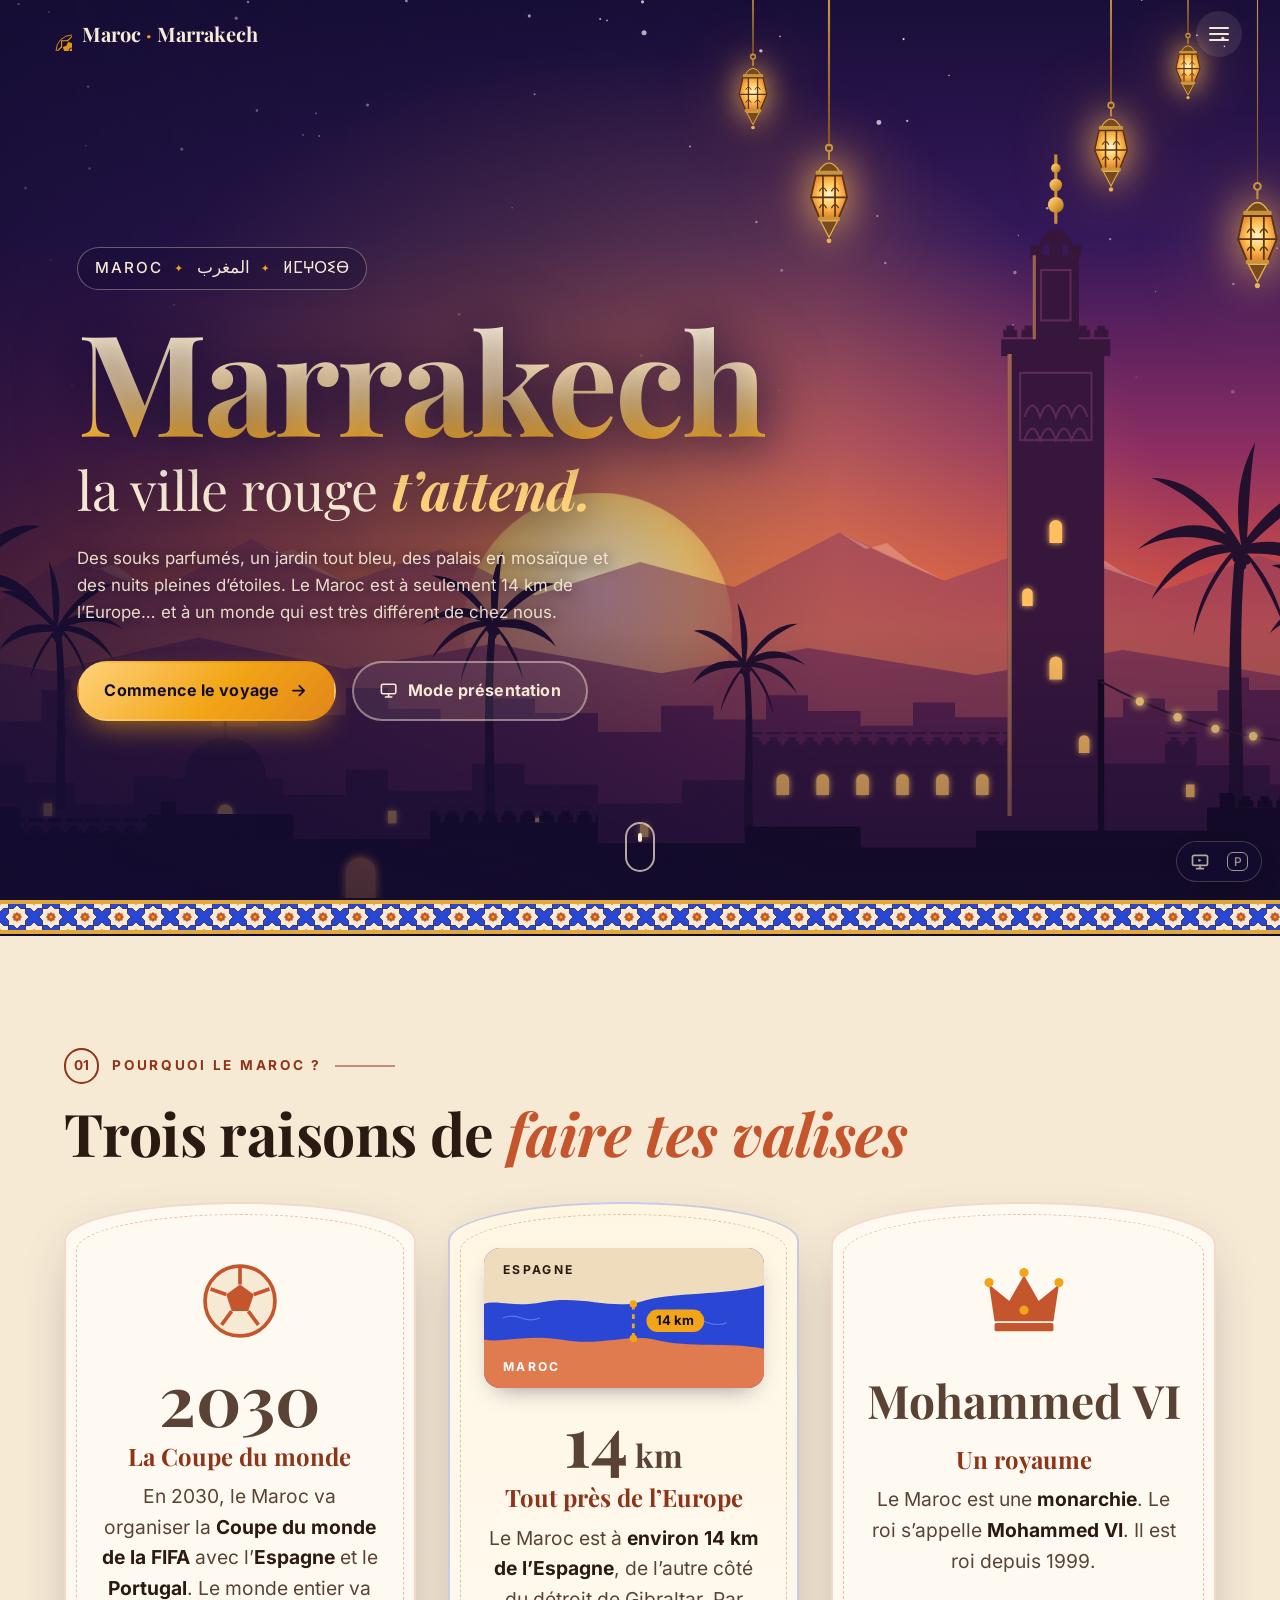
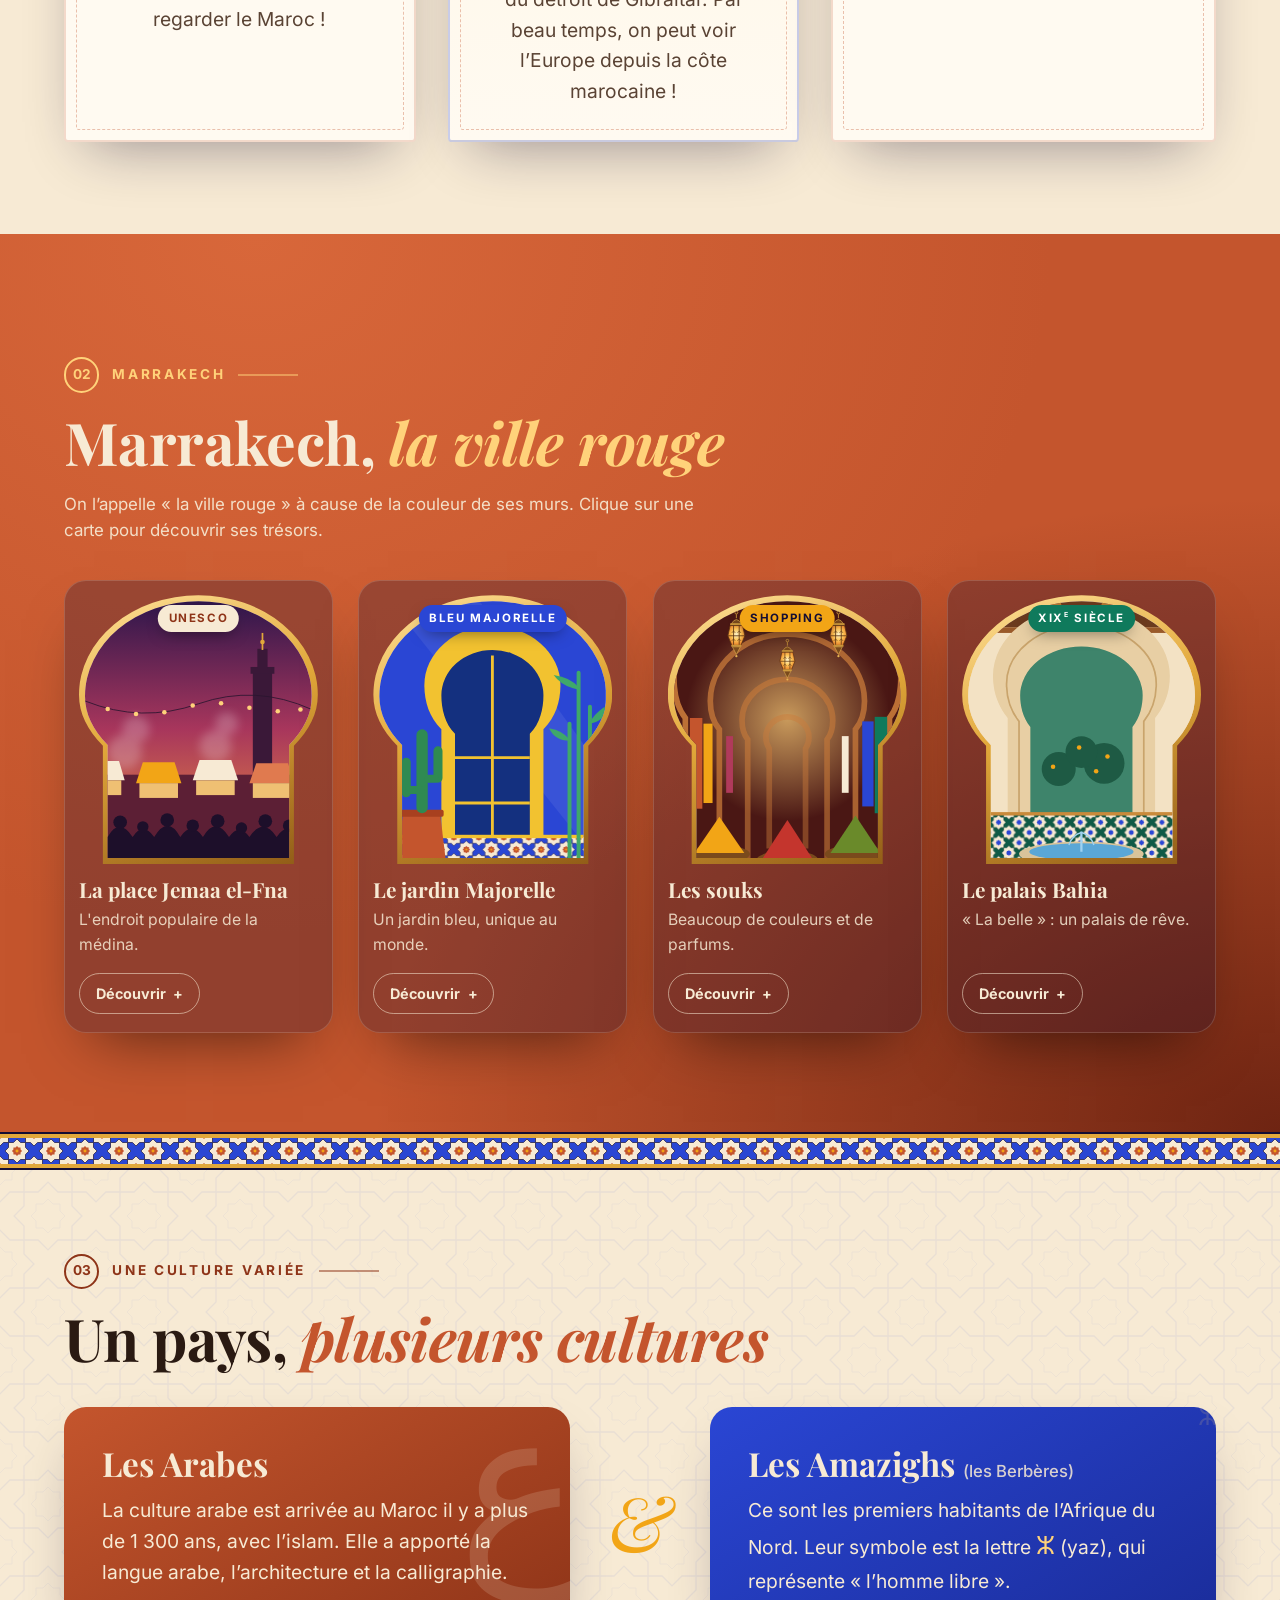
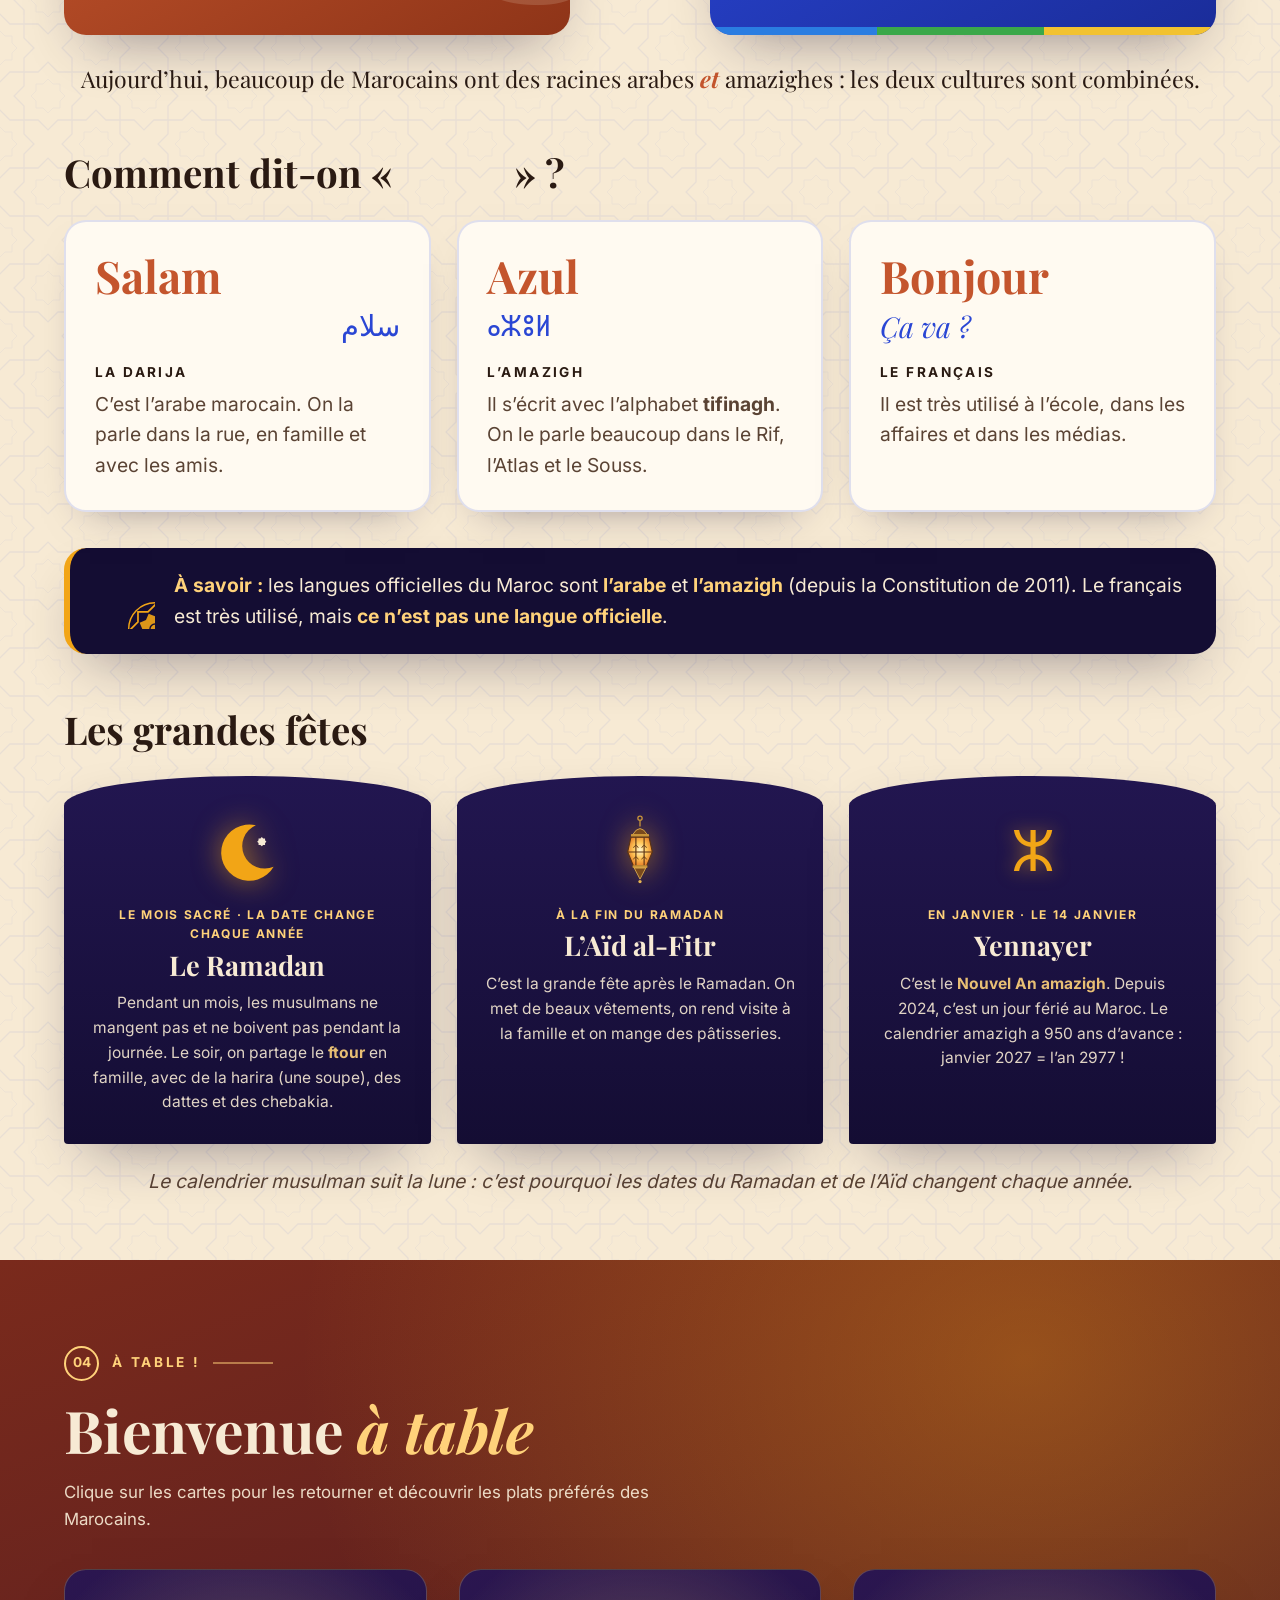
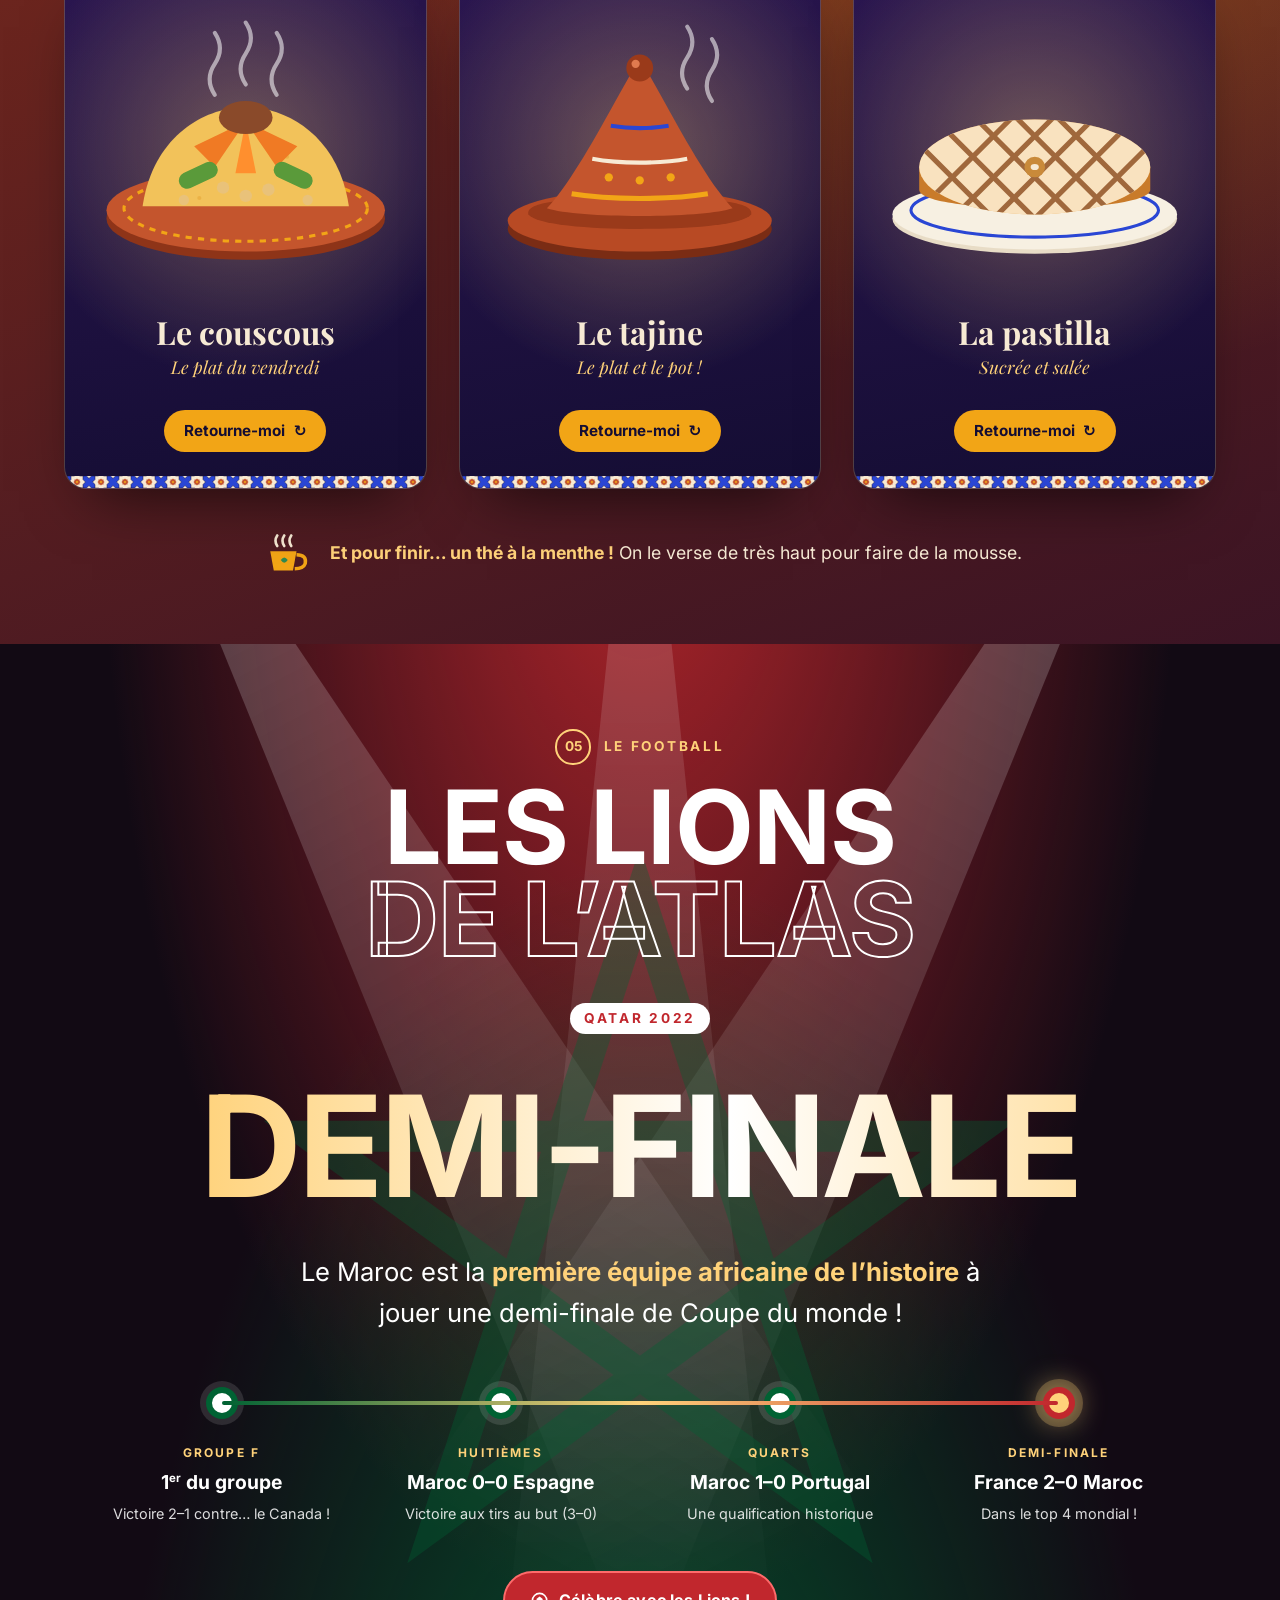
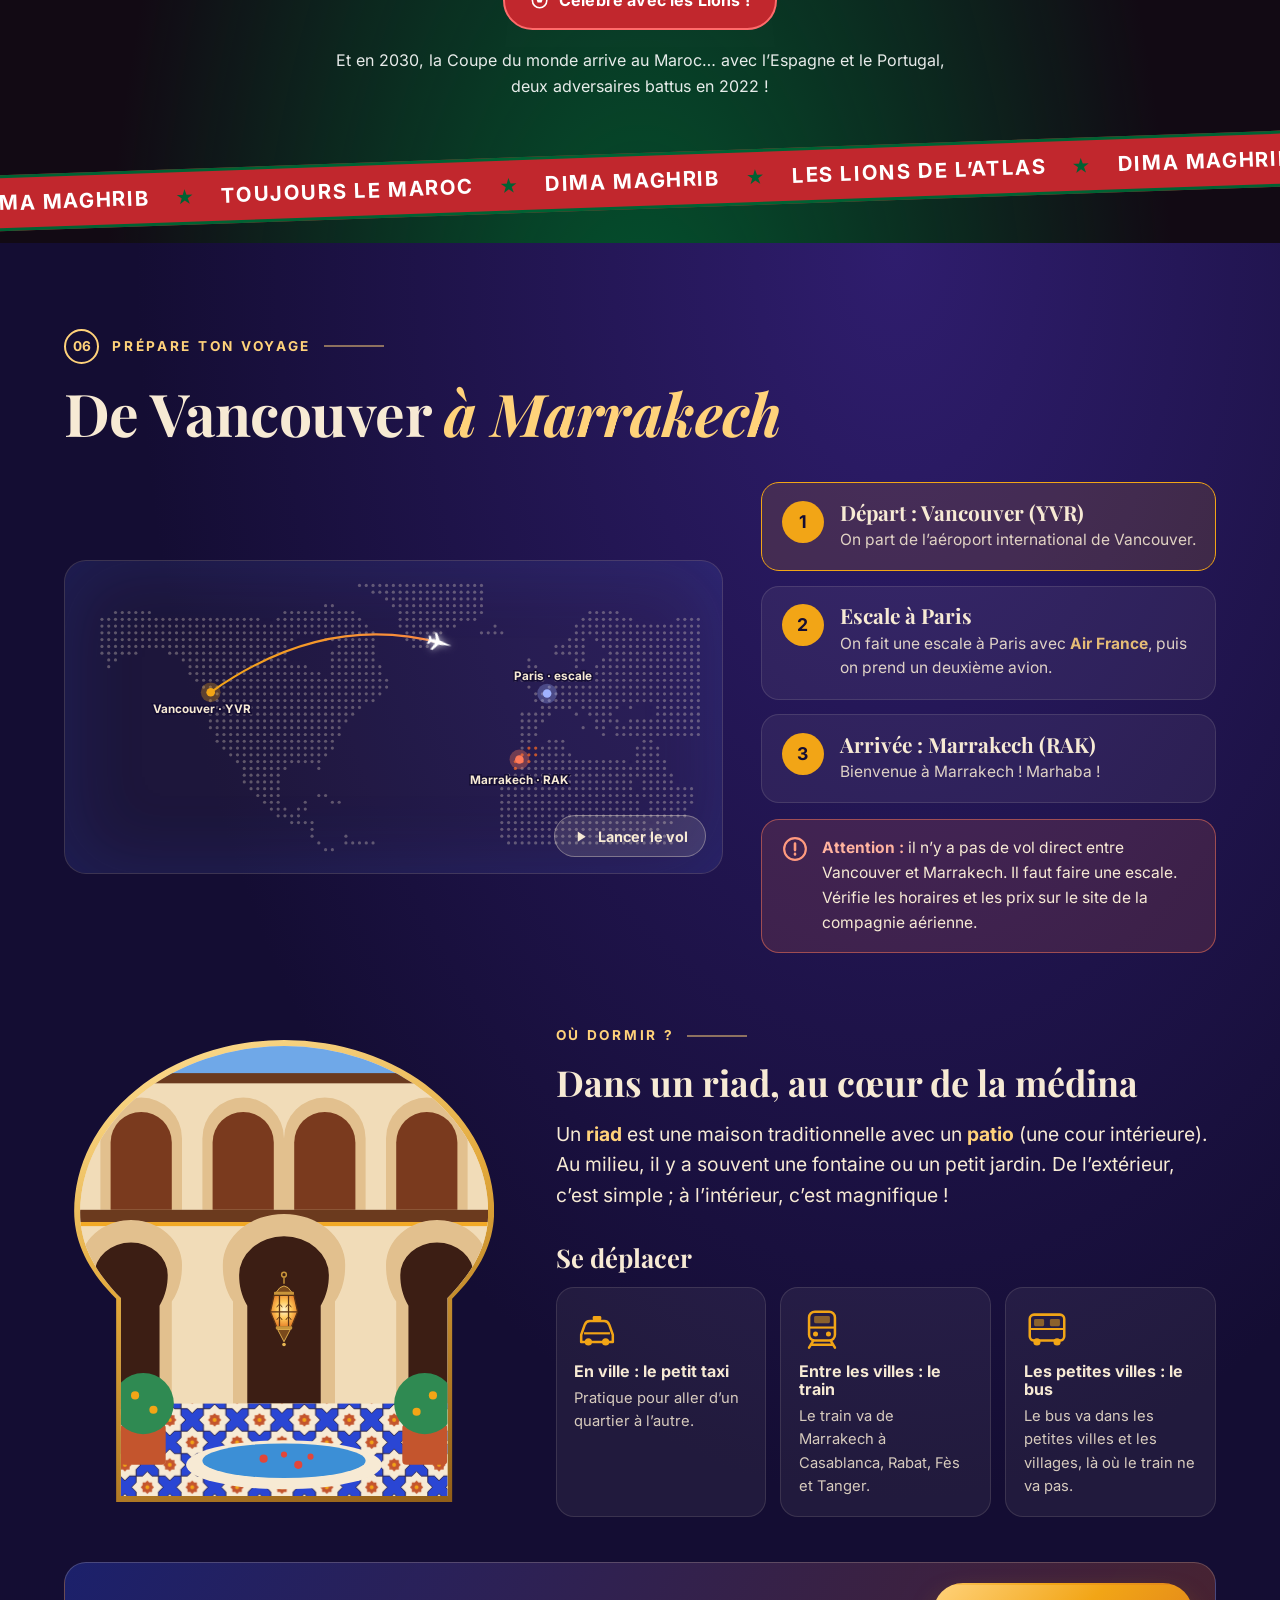
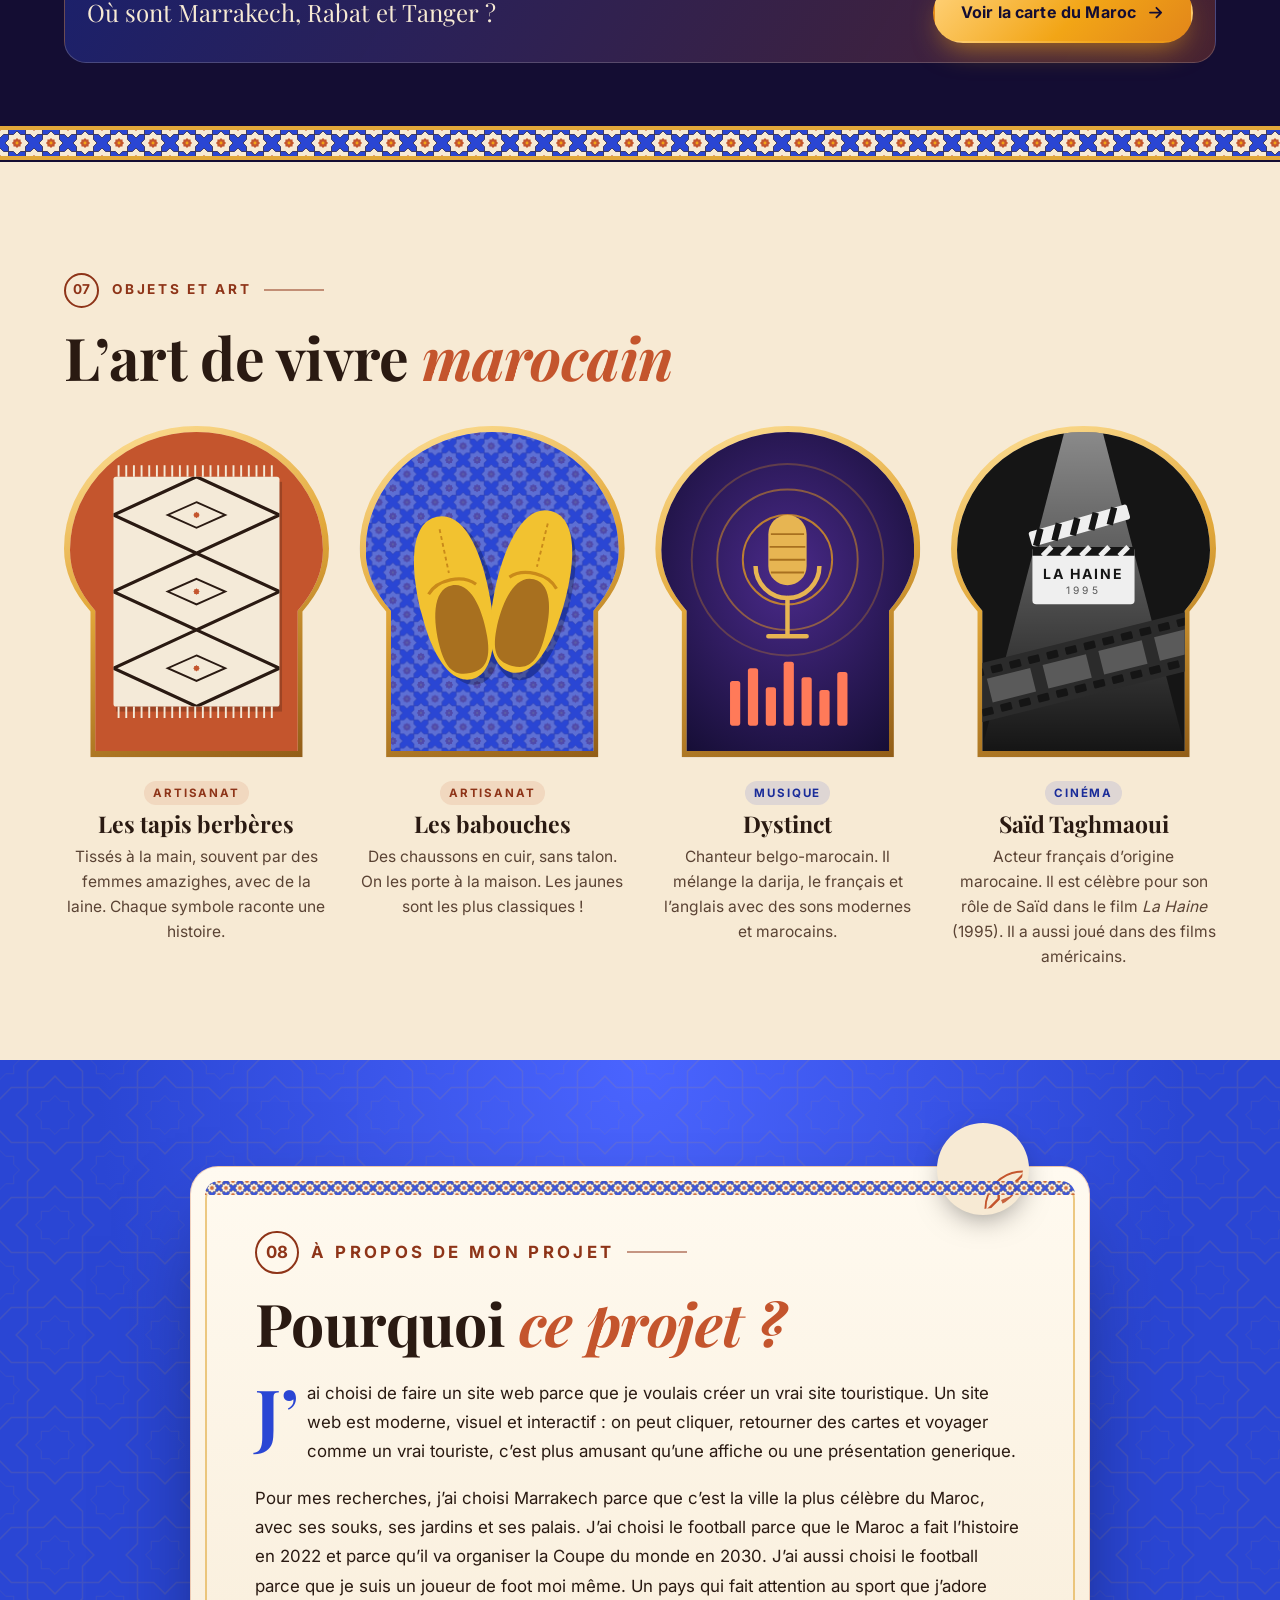
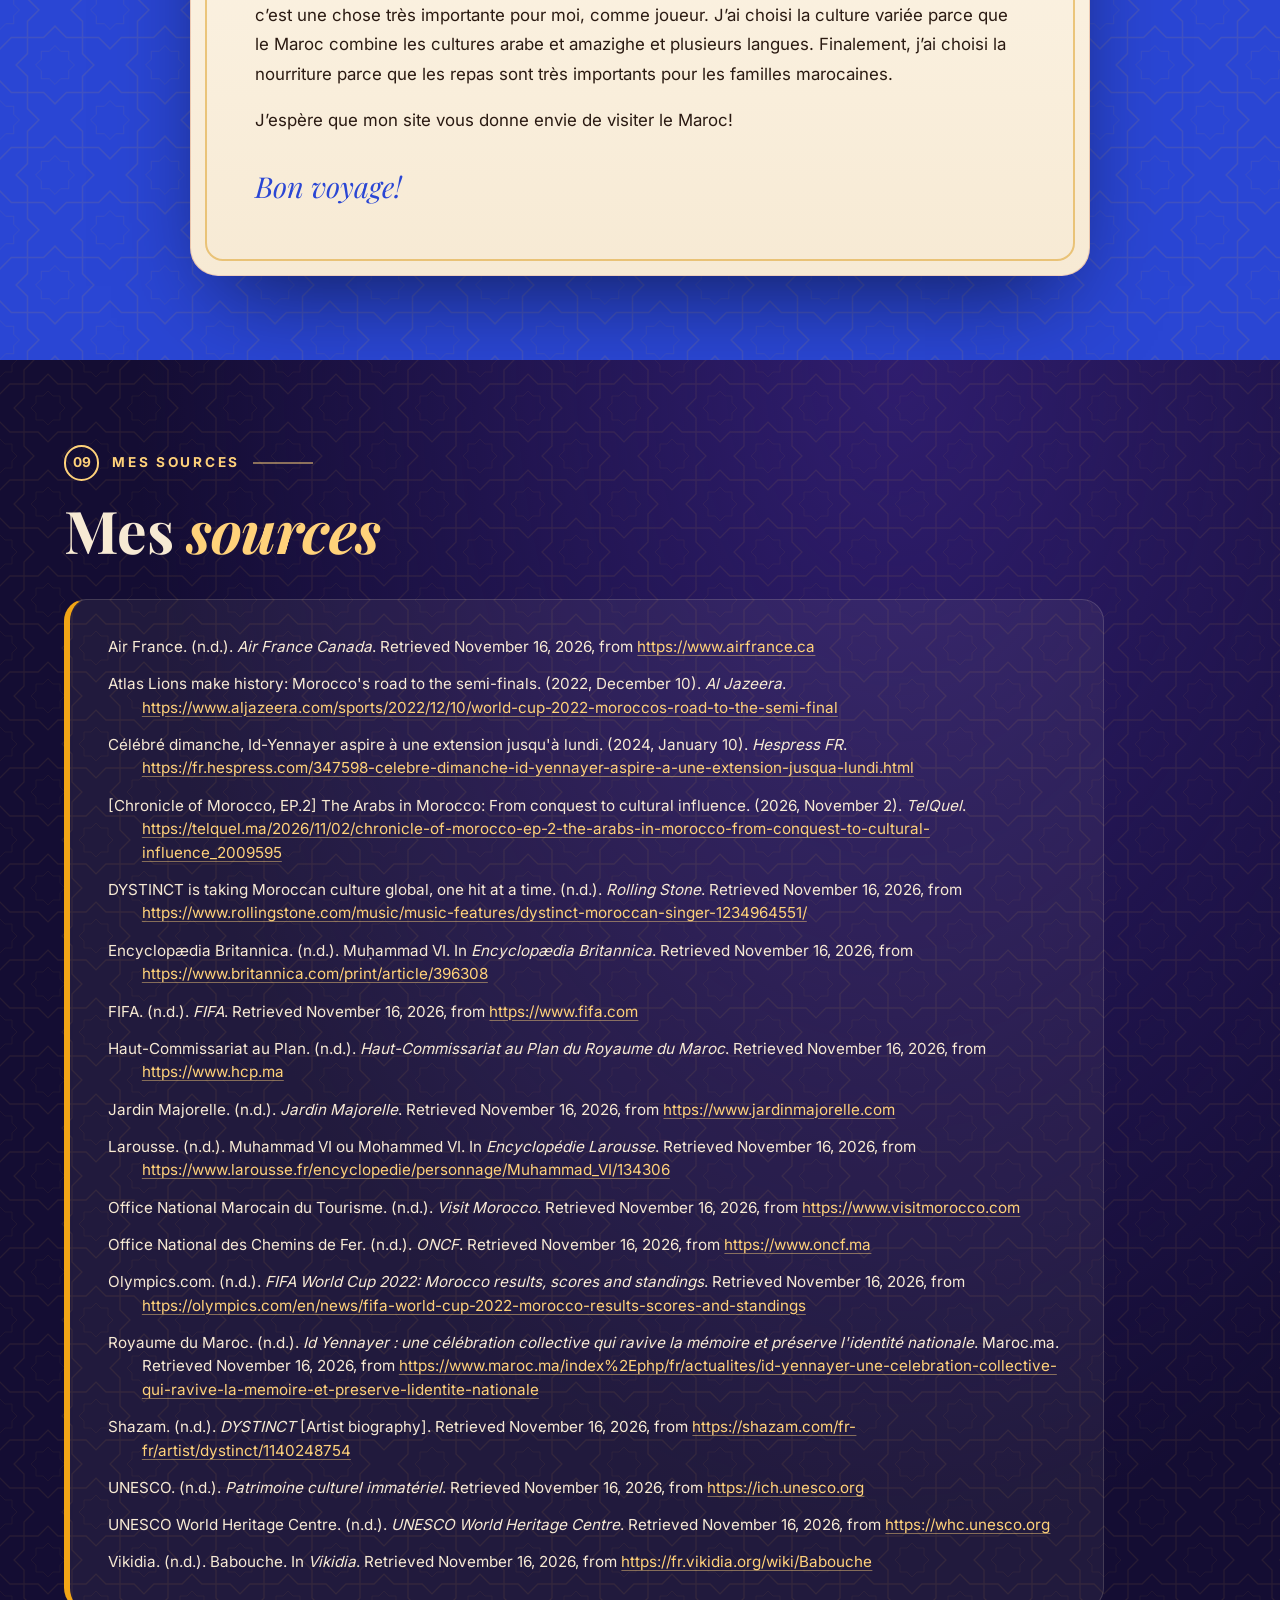
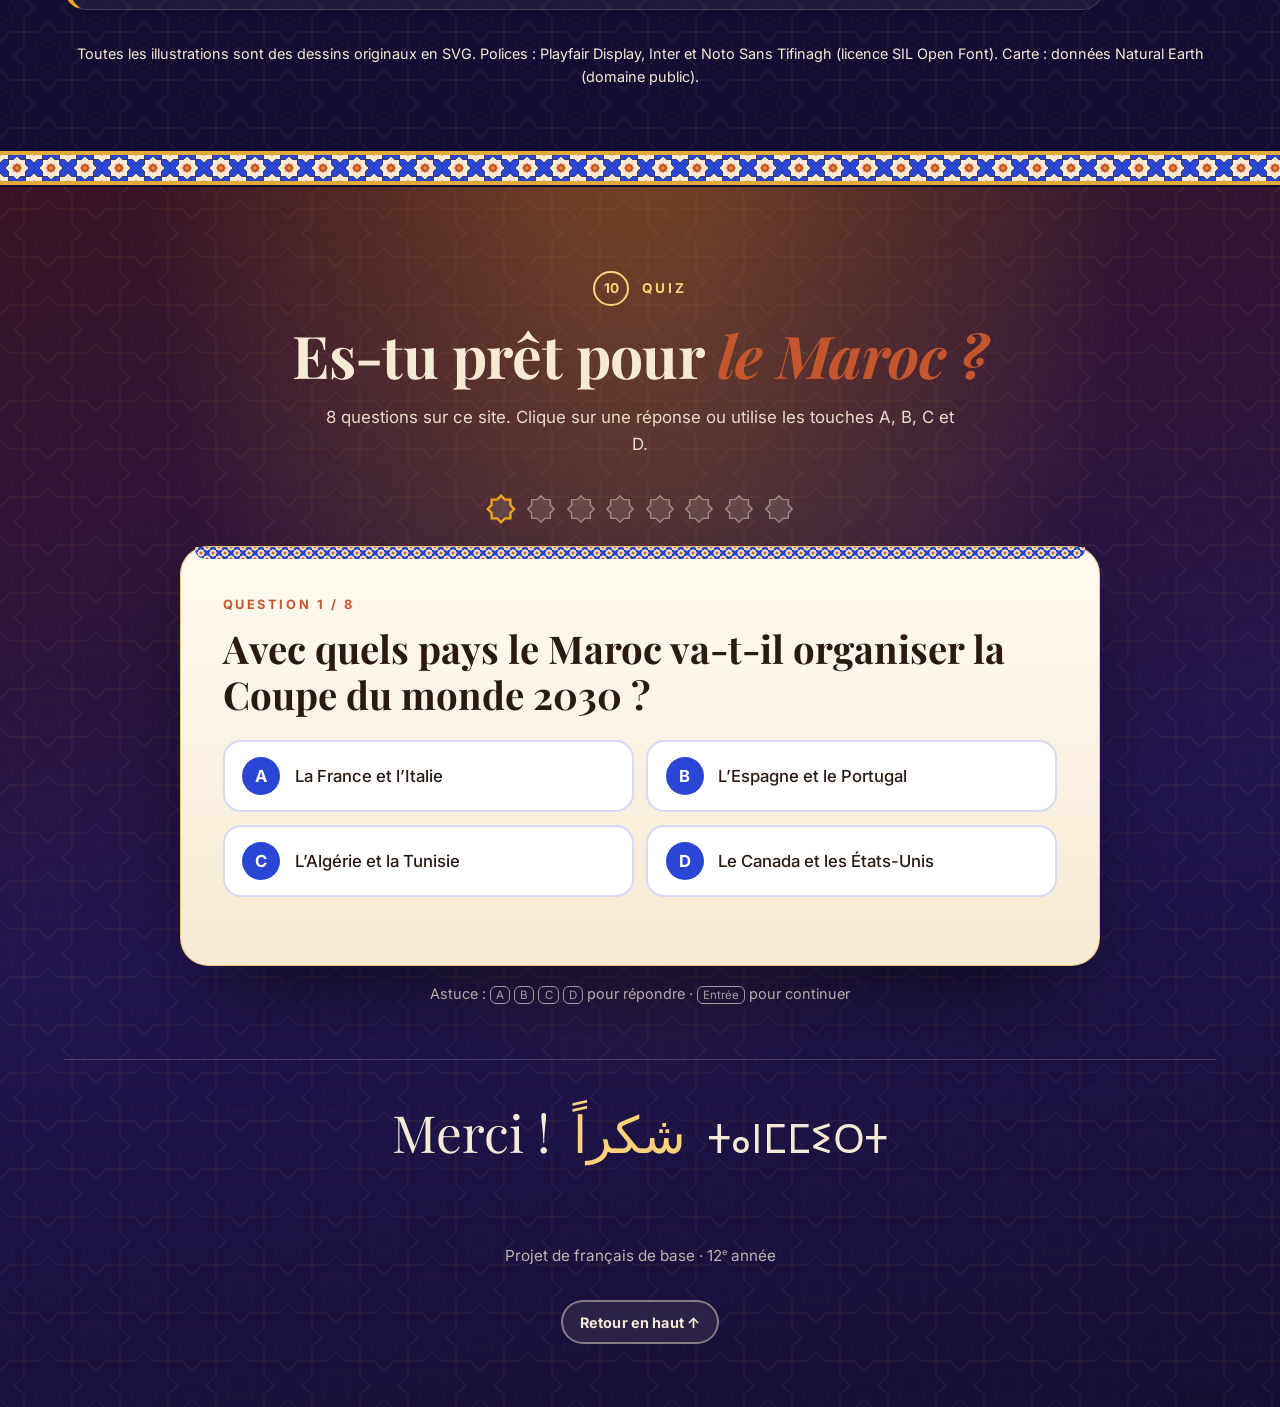
==== index.html @ 2f566de4 "Site touristique : Marrakech t'attend Projet de français de base 12 : site sur le Maroc et Marrakech" ====
<!doctype html>
<html lang="fr">
<head>
  <meta charset="utf-8">
  <meta name="viewport" content="width=device-width, initial-scale=1">
  <title>Marrakech t’attend — Découvre le Maroc</title>
  <meta name="description" content="Une publicité touristique pour le Maroc et Marrakech : culture, cuisine, football et conseils de voyage. Projet de français de base, 12e année.">
  <meta name="theme-color" content="#140d33">
  <link rel="icon" href="data:image/svg+xml,%3Csvg xmlns='http://www.w3.org/2000/svg' viewBox='-32 -32 64 64'%3E%3Cpath d='M28.28 0L20 8.28L20 20L8.28 20L0 28.28L-8.28 20L-20 20L-20 8.28L-28.28 0L-20 -8.28L-20 -20L-8.28 -20L0 -28.28L8.28 -20L20 -20L20 -8.28Z' fill='%23f2a516'/%3E%3Ccircle r='9' fill='%232a46d4'/%3E%3C/svg%3E">
  <script>document.documentElement.classList.add('js');</script>
  <link rel="stylesheet" href="css/style.css">
</head>
<body>

<!-- ============================================================
     Bibliothèque SVG partagée : motifs, symboles, masques
     ============================================================ -->
<svg class="svg-defs" width="0" height="0" aria-hidden="true" focusable="false">
  <defs>
    <path id="star8" d="M28.28 0L20 8.28L20 20L8.28 20L0 28.28L-8.28 20L-20 20L-20 8.28L-28.28 0L-20 -8.28L-20 -20L-8.28 -20L0 -28.28L8.28 -20L20 -20L20 -8.28Z"/>

    <!-- Arc outrepassé (en fer à cheval) -->
    <clipPath id="arch-clip" clipPathUnits="objectBoundingBox">
      <path d="M0.1,1 V0.56 C0.035,0.5 0,0.44 0,0.37 A0.5,0.37 0 0 1 1,0.37 C1,0.44 0.965,0.5 0.9,0.56 V1 Z"/>
    </clipPath>

    <!-- Zellige plein -->
    <pattern id="zellige-fill" width="44" height="44" patternUnits="userSpaceOnUse" viewBox="0 0 80 80">
      <rect width="80" height="80" fill="#2a46d4"/>
      <g fill="#f7ead4" stroke="#140d33" stroke-width="1.5">
        <use href="#star8" x="40" y="40"/><use href="#star8"/><use href="#star8" x="80"/><use href="#star8" y="80"/><use href="#star8" x="80" y="80"/>
      </g>
      <g fill="#c4552d">
        <use href="#star8" transform="translate(40 40) scale(.42)"/><use href="#star8" transform="scale(.42)"/><use href="#star8" transform="translate(80 0) scale(.42)"/><use href="#star8" transform="translate(0 80) scale(.42)"/><use href="#star8" transform="translate(80 80) scale(.42)"/>
      </g>
      <g fill="#f2a516"><circle cx="40" cy="40" r="3.5"/><circle r="3.5"/><circle cx="80" r="3.5"/><circle cy="80" r="3.5"/><circle cx="80" cy="80" r="3.5"/></g>
    </pattern>

    <!-- Zellige vert et blanc (pour la cuisine et le palais) -->
    <pattern id="zellige-green" width="36" height="36" patternUnits="userSpaceOnUse" viewBox="0 0 80 80">
      <rect width="80" height="80" fill="#0f5a46"/>
      <g fill="#f7ead4" stroke="#0a3a2e" stroke-width="1.5">
        <use href="#star8" x="40" y="40"/><use href="#star8"/><use href="#star8" x="80"/><use href="#star8" y="80"/><use href="#star8" x="80" y="80"/>
      </g>
      <g fill="#2a46d4"><use href="#star8" transform="translate(40 40) scale(.4)"/><use href="#star8" transform="scale(.4)"/><use href="#star8" transform="translate(80 0) scale(.4)"/><use href="#star8" transform="translate(0 80) scale(.4)"/><use href="#star8" transform="translate(80 80) scale(.4)"/></g>
    </pattern>

    <linearGradient id="gold-grad" x1="0" y1="0" x2="1" y2="1">
      <stop offset="0" stop-color="#ffe29a"/><stop offset=".5" stop-color="#e2a83a"/><stop offset="1" stop-color="#a8701f"/>
    </linearGradient>
    <radialGradient id="lantern-light" cx="50%" cy="45%" r="60%">
      <stop offset="0" stop-color="#fff6cf"/><stop offset=".45" stop-color="#ffc85a"/><stop offset="1" stop-color="#e2731f"/>
    </radialGradient>

    <!-- Rosace -->
    <symbol id="rosette" viewBox="-50 -50 100 100">
      <circle r="47" fill="none" stroke="currentColor" stroke-width="2.5"/>
      <use href="#star8" transform="scale(1.52)" fill="none" stroke="currentColor" stroke-width="2"/>
      <use href="#star8" transform="rotate(22.5) scale(1.05)" fill="currentColor" opacity=".9"/>
      <circle r="9" fill="none" stroke="#140d33" stroke-width="2.5"/>
    </symbol>

    <!-- Palmier -->
    <symbol id="palm" viewBox="0 0 200 400">
      <path d="M95,400 C98,300 92,200 103,108 L113,108 C103,200 111,300 111,400 Z"/>
      <path d="M108,108 C80,80 40,80 4,112 C40,92 76,98 108,114 Z"/>
      <path d="M108,108 C82,62 52,40 18,40 C52,54 82,78 106,114 Z"/>
      <path d="M108,108 C100,62 108,30 122,4 C116,40 116,72 113,112 Z"/>
      <path d="M108,108 C140,62 170,46 198,52 C166,62 140,84 110,114 Z"/>
      <path d="M108,108 C150,96 182,112 200,144 C176,122 144,114 110,116 Z"/>
      <path d="M108,110 C88,130 70,160 60,198 C64,160 84,128 106,106 Z"/>
      <path d="M108,110 C130,130 146,160 152,192 C140,160 126,136 106,108 Z"/>
      <path d="M108,108 C70,100 36,124 18,162 C44,128 76,114 108,114 Z"/>
      <circle cx="104" cy="120" r="5"/><circle cx="113" cy="122" r="5"/><circle cx="108" cy="128" r="5"/>
    </symbol>

    <!-- Lanterne marocaine -->
    <symbol id="lantern" viewBox="0 0 40 90">
      <circle cx="20" cy="4" r="2.6" fill="none" stroke="#c9953a" stroke-width="1.6"/>
      <path d="M20,7 V14" stroke="#c9953a" stroke-width="1.6"/>
      <path d="M11,24 Q20,9 29,24 Z" fill="#7a4a1c" stroke="#e7b552" stroke-width="1"/>
      <rect x="9" y="23" width="22" height="4" rx="1" fill="#c9953a"/>
      <path d="M9,27 H31 L35,45 L28,62 H12 L5,45 Z" fill="url(#lantern-light)"/>
      <g fill="none" stroke="#5a3314" stroke-width="1.4">
        <path d="M9,27 H31 L35,45 L28,62 H12 L5,45 Z"/>
        <path d="M15,27 V62 M25,27 V62 M5,45 H35"/>
        <path d="M12,40 q3,-6 6,0 M22,40 q3,-6 6,0 M12,54 q3,-6 6,0 M22,54 q3,-6 6,0" stroke-width="1"/>
      </g>
      <rect x="11" y="61" width="18" height="3.5" rx="1" fill="#c9953a"/>
      <path d="M13,64.5 H27 L20,78 Z" fill="#7a4a1c" stroke="#e7b552" stroke-width="1"/>
      <circle cx="20" cy="81" r="2" fill="#e7b552"/>
    </symbol>
  </defs>
</svg>

<a class="skip-link" href="#pourquoi">Aller au contenu</a>

<!-- Ouverture : les portes de la médina -->
<div class="intro" id="intro" aria-hidden="true">
  <div class="intro__door intro__door--l"><span class="intro__studs"></span></div>
  <div class="intro__door intro__door--r"><span class="intro__studs"></span></div>
  <div class="intro__center">
    <svg class="intro__rosette" viewBox="-50 -50 100 100"><use href="#rosette"/></svg>
    <p class="intro__hello"><span>Bienvenue</span><span lang="ar" dir="rtl">مرحبا</span><span class="tfng" lang="zgh">ⴰⵣⵓⵍ</span></p>
  </div>
</div>

<div class="progress" aria-hidden="true"><span id="progress-bar"></span></div>

<header class="nav" id="nav">
  <a class="nav__brand" href="#accueil" aria-label="Retour à l’accueil">
    <svg viewBox="-50 -50 100 100" aria-hidden="true"><use href="#rosette"/></svg>
    <span>Maroc<em>·</em>Marrakech</span>
  </a>
  <button class="nav__burger" id="nav-burger" aria-expanded="false" aria-controls="nav-menu">
    <span></span><span></span><span></span><span class="sr-only">Ouvrir le menu</span>
  </button>
  <nav id="nav-menu" class="nav__menu" aria-label="Navigation principale">
    <ul>
      <li><a href="#accueil">Accueil</a></li>
      <li><a href="#pourquoi">Pourquoi&nbsp;?</a></li>
      <li><a href="#marrakech">Marrakech</a></li>
      <li><a href="#culture">Culture</a></li>
      <li><a href="#cuisine">À&nbsp;table</a></li>
      <li><a href="#football">Football</a></li>
      <li><a href="#voyage">Voyage</a></li>
      <li><a href="#art">Art</a></li>
      <li><a href="#projet">Mon projet</a></li>
      <li><a href="#sources">Sources</a></li>
      <li><a href="#quiz">Quiz</a></li>
      <li><a href="map.html" class="nav__map">Carte&nbsp;↗</a></li>
    </ul>
  </nav>
</header>

<main id="main">

<!-- =========================================================
     1. HERO
     ========================================================= -->
<section id="accueil" class="hero" data-slide="Accueil" aria-labelledby="hero-title">
  <div class="hero__layers" aria-hidden="true">
    <!-- Ciel + soleil -->
    <div class="hero__layer" data-depth="0.6">
      <svg viewBox="0 0 1600 900" preserveAspectRatio="xMidYMax slice">
        <defs>
          <linearGradient id="sky" x1="0" y1="0" x2="0" y2="1">
            <stop offset="0" stop-color="#140d33"/>
            <stop offset=".3" stop-color="#34185a"/>
            <stop offset=".52" stop-color="#8a2d63"/>
            <stop offset=".68" stop-color="#cf4f45"/>
            <stop offset=".82" stop-color="#ef8f3a"/>
            <stop offset="1" stop-color="#f8c45e"/>
          </linearGradient>
          <radialGradient id="sun-glow" cx="760" cy="650" r="560" gradientUnits="userSpaceOnUse">
            <stop offset="0" stop-color="#ffd884" stop-opacity=".95"/>
            <stop offset=".22" stop-color="#f9a04a" stop-opacity=".55"/>
            <stop offset="1" stop-color="#f9a04a" stop-opacity="0"/>
          </radialGradient>
          <radialGradient id="sun-disc" cx="50%" cy="38%" r="65%">
            <stop offset="0" stop-color="#fff7d6"/><stop offset=".55" stop-color="#ffd270"/><stop offset="1" stop-color="#f4863a"/>
          </radialGradient>
        </defs>
        <rect width="1600" height="900" fill="url(#sky)"/>
        <g id="hero-stars" class="stars"></g>
        <circle cx="760" cy="650" r="560" fill="url(#sun-glow)"/>
        <g class="sun"><circle cx="760" cy="640" r="128" fill="url(#sun-disc)"/></g>
        <g class="birds" fill="none" stroke="#2a1035" stroke-width="2.4" stroke-linecap="round">
          <path d="M0,0 q7,-7 14,0 q7,-7 14,0"/>
          <path d="M40,22 q5,-5 10,0 q5,-5 10,0"/>
          <path d="M-30,30 q4,-4 8,0 q4,-4 8,0"/>
        </g>
      </svg>
    </div>
    <!-- Atlas -->
    <div class="hero__layer" data-depth="0.45">
      <svg viewBox="0 0 1600 900" preserveAspectRatio="xMidYMax slice">
        <path d="M0,640 L90,606 L170,626 L260,572 L340,606 L430,556 L520,598 L610,566 L700,610 L800,578 L890,602 L990,550 L1090,596 L1190,560 L1300,604 L1390,572 L1490,608 L1600,580 V900 H0 Z" fill="#8c3d62" opacity=".55"/>
        <path d="M260,572 L282,585 L300,580 L318,594 L340,606 L300,592 Z M430,556 L452,570 L470,566 L495,584 L520,598 L470,578 Z M990,550 L1015,566 L1035,560 L1060,580 L1090,596 L1035,572 Z M1190,560 L1212,574 L1232,570 L1260,588 L1300,604 L1230,580 Z" fill="#f6c9b3" opacity=".35"/>
        <path d="M0,690 L120,664 L240,682 L380,650 L520,680 L660,656 L820,684 L960,660 L1120,686 L1260,662 L1420,688 L1600,666 V900 H0 Z" fill="#6c2a55" opacity=".7"/>
      </svg>
    </div>
    <!-- Ville lointaine -->
    <div class="hero__layer" data-depth="0.35">
      <svg viewBox="0 0 1600 900" preserveAspectRatio="xMidYMax slice">
        <path fill="#54204a" d="M0,900 V738 H38 V722 H52 V712 H64 V722 H96 V744 H140 V716 H186 V730 H230 V700 H246 V690 H258 V700 H290 V726 H340 V710 H392 V735 H436 V706 H480 V724 H520 V698 H560 V718 H610 V730 H660 V708 H700 V722 H760 V740 H820 V715 H870 V728 H920 V705 H960 V720 H1010 V734 H1060 V712 H1100 V726 H1260 V708 H1300 V720 H1350 V700 H1366 V688 H1380 V700 H1420 V724 H1470 V710 H1520 V730 H1560 V714 H1600 V900 Z"/>
      </svg>
    </div>
    <!-- Koutoubia + médina -->
    <div class="hero__layer" data-depth="0.25">
      <svg viewBox="0 0 1600 900" preserveAspectRatio="xMidYMax slice">
        <defs>
          <pattern id="merl-mid" width="17.333" height="14" patternUnits="userSpaceOnUse">
            <path d="M2,14 V7 H5 V3 H12.3 V7 H15.3 V14 Z" fill="#37163c"/>
          </pattern>
          <filter id="win-glow" x="-200%" y="-200%" width="500%" height="500%">
            <feGaussianBlur stdDeviation="3" result="b"/>
            <feMerge><feMergeNode in="b"/><feMergeNode in="SourceGraphic"/></feMerge>
          </filter>
        </defs>
        <g fill="#37163c">
          <path d="M0,900 V792 H48 V780 H112 V800 H170 V770 H214 V788 H262 V808 H318 V782 H352 V900 Z"/>
          <rect x="350" y="784" width="110" height="116"/>
          <path d="M366,784 A39,39 0 0 1 444,784 Z"/>
          <rect x="403.5" y="728" width="3" height="20"/><circle cx="405" cy="726" r="4"/>
          <path d="M460,900 V800 H520 V776 H560 V796 H640 V770 H690 V790 H760 V808 H840 V786 H900 V900 Z"/>
          <rect x="905" y="752" width="245" height="148"/>
          <rect x="905" y="740" width="245" height="14" fill="url(#merl-mid)"/>
          <path d="M1242,900 V770 H1300 V752 H1330 V772 H1400 V790 H1460 V760 H1510 V780 H1560 V800 H1600 V900 Z"/>
          <rect x="1300" y="740" width="30" height="14" fill="url(#merl-mid)"/>
          <!-- Minaret -->
          <rect x="1150" y="380" width="92" height="520"/>
          <rect x="1144" y="366" width="104" height="16"/>
          <rect x="1144" y="352" width="104" height="14" fill="url(#merl-mid)"/>
          <rect x="1174" y="286" width="44" height="82"/>
          <rect x="1172" y="276" width="12" height="12"/><rect x="1190" y="276" width="12" height="12"/><rect x="1208" y="276" width="12" height="12"/>
          <path d="M1180,276 Q1196,244 1212,276 Z"/>
        </g>
        <!-- Lumière dorée sur l’arête gauche -->
        <rect x="1150" y="380" width="4" height="440" fill="#f0a35c" opacity=".55"/>
        <rect x="1174" y="286" width="3" height="80" fill="#f0a35c" opacity=".55"/>
        <!-- Décor du minaret -->
        <g fill="none" stroke="#5c2a58" stroke-width="2">
          <rect x="1162" y="398" width="68" height="64"/>
          <path d="M1166,462 q8,-22 15,0 q8,-22 15,0 q8,-22 15,0 q8,-22 15,0"/>
          <path d="M1166,440 q8,-22 15,0 q8,-22 15,0 q8,-22 15,0 q8,-22 15,0"/>
          <rect x="1182" y="300" width="28" height="48"/>
        </g>
        <!-- Flèche dorée et boules (jamour) -->
        <rect x="1194.5" y="190" width="3" height="66" fill="#c89036"/>
        <circle cx="1196" cy="238" r="7.5" fill="url(#gold-grad)"/>
        <circle cx="1196" cy="219" r="6" fill="url(#gold-grad)"/>
        <circle cx="1196" cy="203" r="4.5" fill="url(#gold-grad)"/>
        <!-- Fenêtres allumées -->
        <g fill="#ffbf5e" filter="url(#win-glow)">
          <path d="M1190,560 v-16 a6,6 0 0 1 12,0 v16 z"/>
          <path d="M1190,690 v-16 a6,6 0 0 1 12,0 v16 z"/>
          <path d="M1164,620 v-12 a5,5 0 0 1 10,0 v12 z"/>
          <path d="M1218,760 v-12 a5,5 0 0 1 10,0 v12 z"/>
          <path d="M930,800 v-14 a6,6 0 0 1 12,0 v14 z"/><path d="M968,800 v-14 a6,6 0 0 1 12,0 v14 z"/><path d="M1006,800 v-14 a6,6 0 0 1 12,0 v14 z"/><path d="M1044,800 v-14 a6,6 0 0 1 12,0 v14 z"/><path d="M1082,800 v-14 a6,6 0 0 1 12,0 v14 z"/><path d="M1120,800 v-14 a6,6 0 0 1 12,0 v14 z"/>
          <rect x="60" y="812" width="8" height="12"/><rect x="130" y="822" width="8" height="12"/><rect x="232" y="808" width="8" height="12"/>
          <path d="M398,830 v-14 a7,7 0 0 1 14,0 v14 z"/>
          <rect x="560" y="815" width="8" height="12"/><rect x="700" y="822" width="8" height="12"/><rect x="800" y="828" width="8" height="12"/>
          <rect x="1320" y="790" width="8" height="12"/><rect x="1420" y="810" width="8" height="12"/><rect x="1480" y="786" width="8" height="12"/><rect x="1540" y="814" width="8" height="12"/>
        </g>
      </svg>
    </div>
    <!-- Palmiers -->
    <div class="hero__layer" data-depth="0.12">
      <svg viewBox="0 0 1600 900" preserveAspectRatio="xMidYMax slice" fill="#22102c">
        <use href="#palm" x="60" y="500" width="170" height="340"/>
        <use href="#palm" x="190" y="570" width="120" height="250" transform="translate(500 0) scale(-1 1)"/>
        <use href="#palm" x="590" y="560" width="130" height="270"/>
        <use href="#palm" x="1270" y="460" width="190" height="380"/>
        <use href="#palm" x="1400" y="540" width="140" height="290" transform="translate(2940 0) scale(-1 1)"/>
        <use href="#palm" x="850" y="610" width="110" height="230" transform="translate(1810 0) scale(-1 1)"/>
      </svg>
    </div>
    <!-- Premier plan : toits-terrasses -->
    <div class="hero__layer" data-depth="0">
      <svg viewBox="0 0 1600 900" preserveAspectRatio="xMidYMax slice">
        <defs>
          <pattern id="merl-front" width="18" height="14" patternUnits="userSpaceOnUse">
            <path d="M2,14 V7 H5 V3 H13 V7 H16 V14 Z" fill="#130920"/>
          </pattern>
          <filter id="bulb-glow" x="-300%" y="-300%" width="700%" height="700%">
            <feGaussianBlur stdDeviation="4" result="b"/>
            <feMerge><feMergeNode in="b"/><feMergeNode in="b"/><feMergeNode in="SourceGraphic"/></feMerge>
          </filter>
        </defs>
        <path fill="#130920" d="M0,900 V812 H70 V800 H84 V812 H210 V836 H330 V818 H344 V806 H358 V818 H470 V842 H600 V826 H760 V846 H900 V830 H1010 V850 H1120 V834 H1236 V690 H1242 V834 H1340 V812 H1352 V798 H1366 V812 H1480 V826 H1600 V900 Z"/>
        <rect x="0" y="798" width="70" height="14" fill="url(#merl-front)"/>
        <rect x="210" y="822" width="120" height="14" fill="url(#merl-front)"/>
        <rect x="600" y="812" width="160" height="14" fill="url(#merl-front)"/>
        <rect x="1366" y="798" width="114" height="14" fill="url(#merl-front)"/>
        <path d="M520,900 V874 a14,14 0 0 1 28,0 V900 Z" fill="#ff9d45" opacity=".85" filter="url(#bulb-glow)"/>
        <path d="M1239,692 Q1420,790 1600,724" fill="none" stroke="#2b1630" stroke-width="2"/>
        <g class="bulbs" fill="#ffd27a" filter="url(#bulb-glow)">
          <circle cx="1276" cy="711" r="4"/><circle cx="1312" cy="726" r="4"/><circle cx="1348" cy="737" r="4"/><circle cx="1384" cy="744" r="4"/><circle cx="1420" cy="747" r="4"/><circle cx="1456" cy="747" r="4"/><circle cx="1492" cy="744" r="4"/><circle cx="1528" cy="739" r="4"/><circle cx="1564" cy="731" r="4"/>
        </g>
      </svg>
    </div>
  </div>

  <div class="hero__lanterns" aria-hidden="true">
    <div class="lantern" style="--x:57%;--rope:70px;--s:.8;--d:6.2s;--delay:-1s"><span class="lantern__rope"></span><svg viewBox="0 0 40 90"><use href="#lantern"/></svg></div>
    <div class="lantern" style="--x:63%;--rope:140px;--s:1.05;--d:5.4s;--delay:-3s"><span class="lantern__rope"></span><svg viewBox="0 0 40 90"><use href="#lantern"/></svg></div>
    <div class="lantern" style="--x:85%;--rope:110px;--s:.95;--d:6.8s;--delay:-2s"><span class="lantern__rope"></span><svg viewBox="0 0 40 90"><use href="#lantern"/></svg></div>
    <div class="lantern" style="--x:91%;--rope:50px;--s:.7;--d:5.8s;--delay:-4s"><span class="lantern__rope"></span><svg viewBox="0 0 40 90"><use href="#lantern"/></svg></div>
    <div class="lantern" style="--x:96.5%;--rope:160px;--s:1.15;--d:7.2s;--delay:-.5s"><span class="lantern__rope"></span><svg viewBox="0 0 40 90"><use href="#lantern"/></svg></div>
  </div>
  <div class="hero__embers" id="hero-embers" aria-hidden="true"></div>
  <div class="hero__shade" aria-hidden="true"></div>

  <div class="hero__content">
    <p class="hero__eyebrow">
      <span>Maroc</span><span class="dot" aria-hidden="true">✦</span><span lang="ar" dir="rtl">المغرب</span><span class="dot" aria-hidden="true">✦</span><span class="tfng" lang="zgh">ⵍⵎⵖⵔⵉⴱ</span>
    </p>
    <h1 id="hero-title" class="hero__title">
      <span class="hero__title-big">Marrakech</span>
      <span class="hero__title-line">la ville rouge <em>t’attend.</em></span>
    </h1>
    <p class="hero__sub">Des souks parfumés, un jardin tout bleu, des palais en mosaïque et des nuits pleines d’étoiles. Le Maroc est à seulement 14&nbsp;km de l’Europe… et à un monde qui est très différent de chez nous.</p>
    <div class="hero__ctas">
      <a href="#pourquoi" class="btn btn--gold">Commence le voyage
        <svg viewBox="0 0 24 24" aria-hidden="true"><path d="M5 12h14M13 6l6 6-6 6" fill="none" stroke="currentColor" stroke-width="2.2" stroke-linecap="round" stroke-linejoin="round"/></svg>
      </a>
      <button type="button" class="btn btn--ghost" data-present>
        <svg viewBox="0 0 24 24" aria-hidden="true"><rect x="3" y="4" width="18" height="12" rx="2" fill="none" stroke="currentColor" stroke-width="2"/><path d="M12 16v4M8 20h8" stroke="currentColor" stroke-width="2" stroke-linecap="round"/></svg>
        Mode présentation
      </button>
    </div>
  </div>
  <a href="#pourquoi" class="hero__scroll" aria-label="Défiler vers la section suivante"><span></span></a>
</section>

<div class="divider" aria-hidden="true"></div>

<!-- =========================================================
     2. POURQUOI LE MAROC ?
     ========================================================= -->
<section id="pourquoi" class="section section--sand" data-slide="Pourquoi le Maroc ?" aria-labelledby="pourquoi-title">
  <div class="container">
    <header class="section__head" data-reveal>
      <p class="kicker"><span>01</span> Pourquoi le Maroc&nbsp;?</p>
      <h2 id="pourquoi-title">Trois raisons de <em>faire tes valises</em></h2>
    </header>

    <div class="facts">
      <article class="fact" data-reveal style="--i:0">
        <div class="fact__icon" aria-hidden="true">
          <svg viewBox="0 0 100 100"><circle cx="50" cy="50" r="38" fill="#f7ead4" stroke="currentColor" stroke-width="4"/><path d="M50 32 l15 11 -6 18 h-18 l-6 -18z" fill="currentColor"/><path d="M50 32 V14 M65 43 l17 -6 M59 61 l11 15 M41 61 l-11 15 M35 43 l-17 -6" stroke="currentColor" stroke-width="4"/></svg>
        </div>
        <p class="fact__big"><span data-count="2030">2030</span></p>
        <h3>La Coupe du monde</h3>
        <p>En 2030, le Maroc va organiser la <strong>Coupe du monde de la FIFA</strong> avec l’<strong>Espagne</strong> et le <strong>Portugal</strong>. Le monde entier va regarder le Maroc&nbsp;!</p>
      </article>

      <article class="fact fact--featured" data-reveal style="--i:1">
        <div class="fact__map" aria-hidden="true">
          <svg viewBox="0 0 300 150">
            <rect width="300" height="150" fill="#2a46d4"/>
            <g stroke="#7d93ff" stroke-width="1.2" fill="none" opacity=".6"><path d="M20,75 q10,-4 20,0 t20,0"/><path d="M220,80 q10,-4 20,0 t20,0"/><path d="M200,68 q8,-3 16,0 t16,0"/></g>
            <path d="M0,0 H300 V40 C255,52 205,46 166,58 C136,66 104,50 62,58 C32,64 12,55 0,60 Z" fill="#efdcbc"/>
            <path d="M0,150 H300 V108 C262,100 222,108 182,98 C154,92 122,106 82,98 C44,92 20,102 0,98 Z" fill="#e07a4f"/>
            <path d="M160,61 V96" stroke="#f2a516" stroke-width="3" stroke-dasharray="5 5" class="strait-line"/>
            <circle cx="160" cy="60" r="4" fill="#f2a516"/><circle cx="160" cy="97" r="4" fill="#f2a516"/>
            <text x="20" y="28" class="map-label">ESPAGNE</text>
            <text x="20" y="132" class="map-label map-label--light">MAROC</text>
            <rect x="174" y="66" width="62" height="24" rx="12" fill="#f2a516"/>
            <text x="205" y="83" text-anchor="middle" class="map-km">14 km</text>
          </svg>
        </div>
        <p class="fact__big"><span data-count="14">14</span><small>&nbsp;km</small></p>
        <h3>Tout près de l’Europe</h3>
        <p>Le Maroc est à <strong>environ 14&nbsp;km de l’Espagne</strong>, de l’autre côté du détroit de Gibraltar. Par beau temps, on peut voir l’Europe depuis la côte marocaine&nbsp;!</p>
      </article>

      <article class="fact" data-reveal style="--i:2">
        <div class="fact__icon" aria-hidden="true">
          <svg viewBox="0 0 100 100"><path d="M18 72 L12 32 L34 50 L50 22 L66 50 L88 32 L82 72 Z" fill="currentColor"/><rect x="18" y="74" width="64" height="9" rx="2" fill="currentColor"/><circle cx="12" cy="30" r="5" fill="#f2a516"/><circle cx="50" cy="19" r="5" fill="#f2a516"/><circle cx="88" cy="30" r="5" fill="#f2a516"/><circle cx="50" cy="60" r="5" fill="#f2a516"/></svg>
        </div>
        <p class="fact__big fact__big--text">Mohammed&nbsp;VI</p>
        <h3>Un royaume</h3>
        <p>Le Maroc est une <strong>monarchie</strong>. Le roi s’appelle <strong>Mohammed&nbsp;VI</strong>. Il est roi depuis 1999.</p>
      </article>
    </div>
  </div>
</section>

<!-- =========================================================
     3. MARRAKECH
     ========================================================= -->
<section id="marrakech" class="section section--terracotta" data-slide="Marrakech" aria-labelledby="marrakech-title">
  <div class="container">
    <header class="section__head" data-reveal>
      <p class="kicker kicker--light"><span>02</span> Marrakech</p>
      <h2 id="marrakech-title">Marrakech, <em>la ville rouge</em></h2>
      <p class="section__lead">On l’appelle «&nbsp;la ville rouge&nbsp;» à cause de la couleur de ses murs. Clique sur une carte pour découvrir ses trésors.</p>
    </header>

    <div class="places">
      <!-- Jemaa el-Fna -->
      <article class="place" data-reveal style="--i:0">
        <div class="place__front">
          <div class="frame">
            <div class="photo" data-photo>
              <svg class="photo__art" viewBox="0 0 400 500" preserveAspectRatio="xMidYMid slice" aria-hidden="true">
                <defs><linearGradient id="j-sky" x1="0" y1="0" x2="0" y2="1"><stop offset="0" stop-color="#22134a"/><stop offset=".5" stop-color="#a8365c"/><stop offset="1" stop-color="#f29a3a"/></linearGradient>
                <filter id="j-blur"><feGaussianBlur stdDeviation="8"/></filter></defs>
                <rect width="400" height="500" fill="url(#j-sky)"/>
                <g fill="#3a1838"><rect x="296" y="150" width="34" height="260"/><rect x="292" y="140" width="42" height="12"/><rect x="304" y="108" width="18" height="34"/><rect x="311.5" y="80" width="3" height="30" fill="#e2a83a"/><circle cx="313" cy="96" r="4" fill="#e2a83a"/></g>
                <rect y="330" width="400" height="170" fill="#5c1f35"/>
                <g fill="#fff" opacity=".22" filter="url(#j-blur)" class="smoke"><circle cx="70" cy="290" r="30"/><circle cx="90" cy="250" r="24"/><circle cx="230" cy="280" r="28"/><circle cx="250" cy="240" r="20"/></g>
                <g>
                  <path d="M0,340 L70,340 L60,306 L10,306 Z" fill="#f7ead4"/><path d="M90,345 L170,345 L158,308 L102,308 Z" fill="#f2a516"/><path d="M190,340 L270,340 L258,304 L202,304 Z" fill="#f7ead4"/><path d="M290,345 L370,345 L358,310 L302,310 Z" fill="#e07a4f"/><path d="M380,340 L400,340 L400,306 Z" fill="#f7ead4"/>
                </g>
                <g fill="#ffd27a"><rect x="8" y="340" width="56" height="26" opacity=".9"/><rect x="96" y="345" width="68" height="26" opacity=".9"/><rect x="196" y="340" width="68" height="26" opacity=".9"/><rect x="296" y="345" width="68" height="26" opacity=".9"/></g>
                <path d="M0,200 Q100,240 200,205 T400,215" fill="none" stroke="#2b1630" stroke-width="1.5"/>
                <g fill="#ffd27a"><circle cx="40" cy="214" r="4"/><circle cx="90" cy="223" r="4"/><circle cx="140" cy="220" r="4"/><circle cx="190" cy="208" r="4"/><circle cx="240" cy="204" r="4"/><circle cx="290" cy="212" r="4"/><circle cx="340" cy="218" r="4"/><circle cx="380" cy="215" r="4"/></g>
                <g fill="#1d0f2a">
                  <path d="M0,500 V440 q20,-30 40,0 q20,-36 44,0 q18,-28 38,0 q24,-40 46,0 q20,-30 40,0 q22,-38 46,0 q18,-26 36,0 q24,-36 48,0 q20,-30 40,0 q14,-24 22,0 V500 Z"/>
                  <circle cx="20" cy="420" r="11"/><circle cx="62" cy="414" r="12"/><circle cx="102" cy="422" r="10"/><circle cx="145" cy="410" r="12"/><circle cx="190" cy="420" r="11"/><circle cx="234" cy="412" r="12"/><circle cx="276" cy="424" r="10"/><circle cx="318" cy="412" r="12"/><circle cx="360" cy="420" r="11"/>
                </g>
              </svg>
              <img src="images/jemaa-el-fna.jpg" alt="La place Jemaa el-Fna à Marrakech, pleine de monde le soir" loading="lazy" decoding="async">
            </div>
          </div>
          <span class="badge">UNESCO</span>
          <h3>La place Jemaa el-Fna</h3>
          <p>L'endroit populaire de la médina.</p>
          <button type="button" class="place__open" aria-expanded="false">Découvrir <span aria-hidden="true">+</span></button>
        </div>
        <div class="place__panel" inert>
          <h3>La place Jemaa el-Fna</h3>
          <p>Le jour, il y a des vendeurs de jus d’orange, des musiciens et des conteurs. Le soir, la place devient un immense restaurant en plein air&nbsp;!</p>
          <p>Elle est inscrite au <strong>patrimoine culturel immatériel de l’UNESCO</strong>.</p>
          <ul class="chips"><li>Conteurs</li><li>Musique</li><li>Cuisine de rue</li></ul>
          <button type="button" class="place__close">Fermer <span aria-hidden="true">×</span></button>
        </div>
      </article>

      <!-- Jardin Majorelle -->
      <article class="place" data-reveal style="--i:1">
        <div class="place__front">
          <div class="frame">
            <div class="photo" data-photo>
              <svg class="photo__art" viewBox="0 0 400 500" preserveAspectRatio="xMidYMid slice" aria-hidden="true">
                <rect width="400" height="500" fill="#2a46d4"/>
                <polygon points="0,0 160,0 400,330 400,500" fill="#fff" opacity=".07"/>
                <path d="M110,500 V250 C88,228 80,200 80,172 A120,104 0 0 1 320,172 C320,200 312,228 290,250 V500 Z" fill="#f2c230"/>
                <path d="M134,500 V258 C116,240 110,214 110,190 A90,80 0 0 1 290,190 C290,214 284,240 266,258 V500 Z" fill="#14307f"/>
                <g stroke="#f2c230" stroke-width="5"><path d="M200,120 V500"/><path d="M134,300 H266 M134,380 H266"/></g>
                <rect y="440" width="400" height="60" fill="url(#zellige-fill)"/>
                <rect y="436" width="400" height="6" fill="#f2c230"/>
                <path d="M30,500 L42,400 H108 L120,500 Z" fill="#c4552d"/><rect x="36" y="392" width="78" height="12" rx="3" fill="#a8401f"/>
                <g fill="#2f8a52"><rect x="66" y="250" width="20" height="148" rx="10"/><rect x="40" y="300" width="16" height="70" rx="8"/><rect x="96" y="280" width="16" height="64" rx="8"/><rect x="46" y="350" width="34" height="14" rx="7"/><rect x="80" y="330" width="26" height="14" rx="7"/></g>
                <g stroke="#3fa86a" stroke-width="7" stroke-linecap="round"><path d="M352,500 V150"/><path d="M372,500 V210"/><path d="M336,500 V240"/></g>
                <g fill="#3fa86a"><path d="M352,180 q-30,-6 -44,-26 q30,4 44,22z"/><path d="M372,240 q30,-6 26,-30 q-20,14 -26,28z"/><path d="M336,270 q-26,0 -36,-22 q24,4 36,20z"/></g>
              </svg>
              <img src="images/majorelle.jpg" alt="Les bâtiments bleu Majorelle et les cactus du jardin Majorelle" loading="lazy" decoding="async">
            </div>
          </div>
          <span class="badge badge--blue">Bleu Majorelle</span>
          <h3>Le jardin Majorelle</h3>
          <p>Un jardin bleu, unique au monde.</p>
          <button type="button" class="place__open" aria-expanded="false">Découvrir <span aria-hidden="true">+</span></button>
        </div>
        <div class="place__panel place__panel--blue" inert>
          <h3>Le jardin Majorelle</h3>
          <p>Le peintre français Jacques Majorelle a créé ce jardin. Ses bâtiments sont peints d’un bleu très intense&nbsp;: le <strong>«&nbsp;bleu Majorelle&nbsp;»</strong>.</p>
          <p>En 1980, le créateur de mode <strong>Yves Saint Laurent</strong> et Pierre Bergé ont acheté le jardin et l’ont <strong>restauré</strong>.</p>
          <ul class="chips"><li>Cactus</li><li>Bambous</li><li>Bâtiments bleus</li></ul>
          <button type="button" class="place__close">Fermer <span aria-hidden="true">×</span></button>
        </div>
      </article>

      <!-- Souks -->
      <article class="place" data-reveal style="--i:2">
        <div class="place__front">
          <div class="frame">
            <div class="photo" data-photo>
              <svg class="photo__art" viewBox="0 0 400 500" preserveAspectRatio="xMidYMid slice" aria-hidden="true">
                <defs><radialGradient id="s-light" cx="50%" cy="48%" r="45%"><stop offset="0" stop-color="#ffd27a"/><stop offset="1" stop-color="#ffd27a" stop-opacity="0"/></radialGradient></defs>
                <rect width="400" height="500" fill="#4a1714"/>
                <circle cx="200" cy="240" r="200" fill="url(#s-light)" opacity=".7"/>
                <g fill="none" stroke="#c97a3a" stroke-width="10">
                  <path d="M20,500 V230 C4,210 0,186 0,160 A200,170 0 0 1 400,160 C400,186 396,210 380,230 V500" opacity=".9"/>
                  <path d="M80,500 V250 C68,236 64,218 64,200 A136,118 0 0 1 336,200 C336,218 332,236 320,250 V500" opacity=".75"/>
                  <path d="M130,500 V268 C122,258 120,246 120,234 A80,72 0 0 1 280,234 C280,246 278,258 270,268 V500" opacity=".6"/>
                  <path d="M168,460 V284 C164,278 162,272 162,264 A38,36 0 0 1 238,264 C238,272 236,278 232,284 V460" opacity=".45"/>
                </g>
                <g><rect x="28" y="230" width="22" height="160" fill="#c4552d"/><rect x="52" y="240" width="16" height="140" fill="#f2a516"/><rect x="332" y="236" width="20" height="150" fill="#2a46d4"/><rect x="354" y="228" width="22" height="170" fill="#0f7a5c"/><rect x="92" y="262" width="12" height="100" fill="#b03a5b"/><rect x="296" y="262" width="12" height="100" fill="#f7ead4"/></g>
                <g><svg x="90" y="40" width="40" height="90" viewBox="0 0 40 90"><use href="#lantern"/></svg><svg x="270" y="40" width="40" height="90" viewBox="0 0 40 90"><use href="#lantern"/></svg><svg x="182" y="90" width="36" height="80" viewBox="0 0 40 90"><use href="#lantern"/></svg></g>
                <g><ellipse cx="80" cy="470" rx="54" ry="16" fill="#7a4a1c"/><path d="M36,468 L80,404 L124,468 Z" fill="#f2a516"/>
                <ellipse cx="200" cy="480" rx="54" ry="16" fill="#7a4a1c"/><path d="M156,478 L200,410 L244,478 Z" fill="#c4352d"/>
                <ellipse cx="320" cy="470" rx="54" ry="16" fill="#7a4a1c"/><path d="M276,468 L320,402 L364,468 Z" fill="#6a8a2a"/></g>
              </svg>
              <img src="images/souks.jpg" alt="Une ruelle des souks de Marrakech avec des lanternes et des épices" loading="lazy" decoding="async">
            </div>
          </div>
          <span class="badge badge--gold">Shopping</span>
          <h3>Les souks</h3>
          <p>Beaucoup de couleurs et de parfums.</p>
          <button type="button" class="place__open" aria-expanded="false">Découvrir <span aria-hidden="true">+</span></button>
        </div>
        <div class="place__panel place__panel--gold" inert>
          <h3>Les souks</h3>
          <p>Derrière la place Jemaa el-Fna, des centaines de petites boutiques vendent des épices, des lanternes, des tapis, du cuir et des babouches.</p>
          <p>Ici, on <strong>négocie le prix</strong>&nbsp;: c’est une tradition&nbsp;!</p>
          <ul class="chips"><li>Épices</li><li>Lanternes</li><li>Cuir</li></ul>
          <button type="button" class="place__close">Fermer <span aria-hidden="true">×</span></button>
        </div>
      </article>

      <!-- Palais Bahia -->
      <article class="place" data-reveal style="--i:3">
        <div class="place__front">
          <div class="frame">
            <div class="photo" data-photo>
              <svg class="photo__art" viewBox="0 0 400 500" preserveAspectRatio="xMidYMid slice" aria-hidden="true">
                <rect width="400" height="500" fill="#f3e2c4"/>
                <rect width="400" height="70" fill="#6b3a1e"/>
                <g fill="#9a5a2a"><rect y="70" width="400" height="10"/></g>
                <g fill="#c98a3a" opacity=".8"><use href="#star8" transform="translate(50 35) scale(.7)"/><use href="#star8" transform="translate(150 35) scale(.7)"/><use href="#star8" transform="translate(250 35) scale(.7)"/><use href="#star8" transform="translate(350 35) scale(.7)"/></g>
                <path d="M70,420 V230 C52,208 44,182 44,156 A156,124 0 0 1 356,156 C356,182 348,208 330,230 V420 Z" fill="#e8cfa4"/>
                <g fill="none" stroke="#c9a46c" stroke-width="3"><path d="M90,420 V236 C74,216 68,192 68,170 A132,104 0 0 1 332,170 C332,192 326,216 310,236 V420"/><path d="M96,190 q13,-20 26,0 q13,-20 26,0 q13,-20 26,0 q13,-20 26,0 q13,-20 26,0 q13,-20 26,0 q13,-20 26,0 q13,-20 26,0"/></g>
                <path d="M110,420 V246 C96,228 92,208 92,190 A108,86 0 0 1 308,190 C308,208 304,228 290,246 V420 Z" fill="#2e7a5e"/>
                <path d="M110,420 V246 C96,228 92,208 92,190 A108,86 0 0 1 308,190 C308,208 304,228 290,246 V420 Z" fill="#fff" opacity=".08"/>
                <g fill="#1e5a44"><circle cx="160" cy="320" r="30"/><circle cx="240" cy="310" r="36"/><circle cx="200" cy="290" r="28"/></g>
                <g fill="#f2a516"><circle cx="150" cy="316" r="4"/><circle cx="246" cy="298" r="4"/><circle cx="226" cy="324" r="4"/><circle cx="196" cy="282" r="4"/></g>
                <rect y="400" width="400" height="100" fill="url(#zellige-green)"/>
                <rect y="396" width="400" height="6" fill="#c98a3a"/>
                <ellipse cx="200" cy="470" rx="110" ry="22" fill="#d9c49a"/>
                <ellipse cx="200" cy="466" rx="92" ry="15" fill="#5aa7d6"/>
                <path d="M200,466 V430" stroke="#9fd2f0" stroke-width="4"/><path d="M200,432 q-16,4 -22,22 M200,432 q16,4 22,22" stroke="#9fd2f0" stroke-width="2.5" fill="none"/>
              </svg>
              <img src="images/bahia.jpg" alt="La cour du palais Bahia avec ses mosaïques et ses arcs" loading="lazy" decoding="async">
            </div>
          </div>
          <span class="badge badge--green">XIX<sup>e</sup> siècle</span>
          <h3>Le palais Bahia</h3>
          <p>«&nbsp;La belle&nbsp;»&nbsp;: un palais de rêve.</p>
          <button type="button" class="place__open" aria-expanded="false">Découvrir <span aria-hidden="true">+</span></button>
        </div>
        <div class="place__panel place__panel--green" inert>
          <h3>Le palais Bahia</h3>
          <p>Construit à la fin du XIX<sup>e</sup>&nbsp;siècle pour un grand vizir, le palais Bahia a des jardins, des cours et des plafonds en bois de cèdre peint.</p>
          <p>Les murs sont couverts de <strong>zellige</strong> (mosaïque) et de stuc sculpté.</p>
          <ul class="chips"><li>Zellige</li><li>Cèdre</li><li>Jardins</li></ul>
          <button type="button" class="place__close">Fermer <span aria-hidden="true">×</span></button>
        </div>
      </article>
    </div>
  </div>
</section>

<div class="divider" aria-hidden="true"></div>

<!-- =========================================================
     4. UNE CULTURE VARIÉE
     ========================================================= -->
<section id="culture" class="section section--sand section--zellige" data-slide="Une culture variée" aria-labelledby="culture-title">
  <div class="container">
    <header class="section__head" data-reveal>
      <p class="kicker"><span>03</span> Une culture variée</p>
      <h2 id="culture-title">Un pays, <em>plusieurs cultures</em></h2>
    </header>

    <div class="peoples">
      <article class="people people--arab" data-reveal style="--i:0">
        <span class="people__glyph" lang="ar" aria-hidden="true">ع</span>
        <h3>Les Arabes</h3>
        <p>La culture arabe est arrivée au Maroc il y a plus de 1&nbsp;300 ans, avec l’islam. Elle a apporté la langue arabe, l’architecture et la calligraphie.</p>
      </article>
      <div class="peoples__and" aria-hidden="true">&amp;</div>
      <article class="people people--amazigh" data-reveal style="--i:1">
        <span class="people__glyph tfng" lang="zgh" aria-hidden="true">ⵣ</span>
        <h3>Les Amazighs <small>(les Berbères)</small></h3>
        <p>Ce sont les premiers habitants de l’Afrique du Nord. Leur symbole est la lettre <span class="tfng" lang="zgh">ⵣ</span> (yaz), qui représente «&nbsp;l’homme libre&nbsp;».</p>
      </article>
    </div>
    <p class="peoples__note" data-reveal>Aujourd’hui, beaucoup de Marocains ont des racines arabes <em>et</em> amazighes&nbsp;: les deux cultures sont combinées.</p>

    <h3 class="sub-title" data-reveal>Comment dit-on «&nbsp;<span class="hello-rotator" id="hello-rotator" aria-live="off">bonjour</span>&nbsp;»&nbsp;?</h3>
    <div class="langs">
      <article class="lang" data-reveal style="--i:0">
        <p class="lang__word">Salam</p>
        <p class="lang__script" lang="ar" dir="rtl">سلام</p>
        <h4>La darija</h4>
        <p>C’est l’arabe marocain. On la parle dans la rue, en famille et avec les amis.</p>
      </article>
      <article class="lang lang--amazigh" data-reveal style="--i:1">
        <p class="lang__word">Azul</p>
        <p class="lang__script tfng" lang="zgh">ⴰⵣⵓⵍ</p>
        <h4>L’amazigh</h4>
        <p>Il s’écrit avec l’alphabet <strong>tifinagh</strong>. On le parle beaucoup dans le Rif, l’Atlas et le Souss.</p>
      </article>
      <article class="lang lang--fr" data-reveal style="--i:2">
        <p class="lang__word">Bonjour</p>
        <p class="lang__script">Ça va&nbsp;?</p>
        <h4>Le français</h4>
        <p>Il est très utilisé à l’école, dans les affaires et dans les médias.</p>
      </article>
    </div>

    <aside class="note" data-reveal>
      <svg viewBox="-50 -50 100 100" aria-hidden="true"><use href="#rosette"/></svg>
      <p><strong>À savoir&nbsp;:</strong> les langues officielles du Maroc sont <strong>l’arabe</strong> et <strong>l’amazigh</strong> (depuis la Constitution de 2011). Le français est très utilisé, mais <strong>ce n’est pas une langue officielle</strong>.</p>
    </aside>

    <h3 class="sub-title" data-reveal>Les grandes fêtes</h3>
    <div class="fetes">
      <article class="fete" data-reveal style="--i:0">
        <div class="fete__icon" aria-hidden="true"><svg viewBox="0 0 100 100"><path d="M62 14 A38 38 0 1 0 86 70 A30 30 0 1 1 62 14 Z" fill="#f2a516"/><use href="#star8" transform="translate(70 36) scale(.22)" fill="#f7ead4"/></svg></div>
        <p class="fete__when">Le mois sacré · la date change chaque année</p>
        <h4>Le Ramadan</h4>
        <p>Pendant un mois, les musulmans ne mangent pas et ne boivent pas pendant la journée. Le soir, on partage le <strong>ftour</strong> en famille, avec de la harira (une soupe), des dattes et des chebakia.</p>
      </article>
      <article class="fete" data-reveal style="--i:1">
        <div class="fete__icon" aria-hidden="true"><svg viewBox="0 0 40 90"><use href="#lantern"/></svg></div>
        <p class="fete__when">À la fin du Ramadan</p>
        <h4>L’Aïd al-Fitr</h4>
        <p>C’est la grande fête après le Ramadan. On met de beaux vêtements, on rend visite à la famille et on mange des pâtisseries.</p>
      </article>
      <article class="fete" data-reveal style="--i:2">
        <div class="fete__icon fete__icon--tfng" aria-hidden="true"><span class="tfng">ⵣ</span></div>
        <p class="fete__when">En janvier · le 14 janvier</p>
        <h4>Yennayer</h4>
        <p>C’est le <strong>Nouvel An amazigh</strong>. Depuis 2024, c’est un jour férié au Maroc. Le calendrier amazigh a 950 ans d’avance&nbsp;: janvier 2027 = l’an 2977&nbsp;!</p>
      </article>
    </div>
    <p class="fetes__tip" data-reveal>Le calendrier musulman suit la lune&nbsp;: c’est pourquoi les dates du Ramadan et de l’Aïd changent chaque année.</p>
  </div>
</section>

<!-- =========================================================
     5. À TABLE !
     ========================================================= -->
<section id="cuisine" class="section section--spice" data-slide="À table !" aria-labelledby="cuisine-title">
  <div class="container">
    <header class="section__head" data-reveal>
      <p class="kicker kicker--light"><span>04</span> À table&nbsp;!</p>
      <h2 id="cuisine-title">Bienvenue <em>à table</em></h2>
      <p class="section__lead">Clique sur les cartes pour les retourner et découvrir les plats préférés des Marocains.</p>
    </header>

    <div class="dishes">
      <!-- Couscous -->
      <article class="flip" data-reveal style="--i:0">
        <div class="flip__inner">
          <div class="flip__face flip__face--front">
            <div class="dish-art photo" data-photo>
              <svg class="photo__art" viewBox="0 0 300 240" aria-hidden="true">
                <g class="steam" fill="none" stroke="#fff" stroke-width="4" stroke-linecap="round" opacity=".55"><path d="M120,70 q-10,-15 0,-30 q10,-15 0,-30"/><path d="M150,60 q-10,-15 0,-30 q10,-15 0,-30"/><path d="M180,70 q-10,-15 0,-30 q10,-15 0,-30"/></g>
                <ellipse cx="150" cy="190" rx="135" ry="40" fill="#8e3418"/>
                <ellipse cx="150" cy="182" rx="135" ry="40" fill="#c4552d"/>
                <ellipse cx="150" cy="180" rx="118" ry="32" fill="none" stroke="#f2a516" stroke-width="3" stroke-dasharray="6 6"/>
                <path d="M50,178 C60,110 110,82 150,82 C190,82 240,110 250,178 Z" fill="#f2c25a"/>
                <g fill="#e8a83a" opacity=".6"><circle cx="90" cy="150" r="2"/><circle cx="120" cy="120" r="2"/><circle cx="190" cy="130" r="2"/><circle cx="210" cy="160" r="2"/><circle cx="150" cy="105" r="2"/><circle cx="105" cy="170" r="2"/></g>
                <path d="M100,120 L150,96 L120,140 Z" fill="#f07a24"/><path d="M200,120 L150,96 L180,140 Z" fill="#f07a24"/>
                <path d="M150,96 L140,146 L160,146 Z" fill="#ff8f2e"/>
                <ellipse cx="150" cy="92" rx="26" ry="16" fill="#8a4a2a"/>
                <rect x="84" y="140" width="40" height="16" rx="8" fill="#5a9a3a" transform="rotate(-25 104 148)"/>
                <rect x="176" y="140" width="40" height="16" rx="8" fill="#5a9a3a" transform="rotate(25 196 148)"/>
                <g fill="#e9c27a"><circle cx="128" cy="160" r="6"/><circle cx="172" cy="162" r="6"/><circle cx="150" cy="168" r="6"/><circle cx="210" cy="172" r="5"/><circle cx="90" cy="172" r="5"/></g>
              </svg>
              <img src="images/couscous.jpg" alt="Un grand plat de couscous aux légumes" loading="lazy" decoding="async">
            </div>
            <h3>Le couscous</h3>
            <p class="flip__hint">Le plat du vendredi</p>
            <button type="button" class="flip__btn" aria-label="Retourner la carte du couscous">Retourne-moi <span aria-hidden="true">↻</span></button>
          </div>
          <div class="flip__face flip__face--back" inert>
            <h3>Le couscous</h3>
            <p>C’est le plat de la famille. <strong>Le vendredi</strong>, la famille se réunit pour manger le couscous ensemble, souvent après la prière.</p>
            <ul class="chips chips--dark"><li>Semoule</li><li>Sept légumes</li><li>Viande</li></ul>
            <p class="flip__fact">Depuis 2020, le couscous fait partie du patrimoine immatériel de l’UNESCO.</p>
            <button type="button" class="flip__btn" aria-label="Revenir à l’image du couscous">Retour <span aria-hidden="true">↺</span></button>
          </div>
        </div>
      </article>

      <!-- Tajine -->
      <article class="flip" data-reveal style="--i:1">
        <div class="flip__inner">
          <div class="flip__face flip__face--front">
            <div class="dish-art photo" data-photo>
              <svg class="photo__art" viewBox="0 0 300 240" aria-hidden="true">
                <g class="steam" fill="none" stroke="#fff" stroke-width="4" stroke-linecap="round" opacity=".55"><path d="M196,64 q-10,-15 0,-30 q10,-15 0,-30"/><path d="M220,76 q-10,-15 0,-30 q10,-15 0,-30"/></g>
                <ellipse cx="150" cy="200" rx="128" ry="30" fill="#7a2c14"/>
                <ellipse cx="150" cy="192" rx="128" ry="30" fill="#b84a24"/>
                <path d="M42,186 C40,176 60,170 150,170 C240,170 260,176 258,186 C250,196 200,200 150,200 C100,200 50,196 42,186 Z" fill="#9a3a1a"/>
                <path d="M60,180 C88,150 118,90 140,52 L160,52 C182,90 212,150 240,180 C210,190 90,190 60,180 Z" fill="#c4552d"/>
                <path d="M84,166 C120,172 180,172 216,166" stroke="#f2a516" stroke-width="5" fill="none"/>
                <path d="M104,132 C130,137 170,137 196,132" stroke="#f7ead4" stroke-width="4" fill="none"/>
                <g fill="#f2a516"><circle cx="120" cy="150" r="4"/><circle cx="150" cy="153" r="4"/><circle cx="180" cy="150" r="4"/></g>
                <path d="M122,100 C140,103 160,103 178,100" stroke="#2a46d4" stroke-width="4" fill="none"/>
                <circle cx="150" cy="44" r="13" fill="#9a3a1a"/><circle cx="146" cy="40" r="4" fill="#e07a4f"/>
              </svg>
              <img src="images/tajine.jpg" alt="Un tajine en terre cuite avec son couvercle en forme de cône" loading="lazy" decoding="async">
            </div>
            <h3>Le tajine</h3>
            <p class="flip__hint">Le plat et le pot&nbsp;!</p>
            <button type="button" class="flip__btn" aria-label="Retourner la carte du tajine">Retourne-moi <span aria-hidden="true">↻</span></button>
          </div>
          <div class="flip__face flip__face--back" inert>
            <h3>Le tajine</h3>
            <p>Un plat cuit lentement dans un pot en terre avec un couvercle en forme de cône. Le mot <strong>«&nbsp;tajine&nbsp;»</strong> désigne le plat <em>et</em> le pot&nbsp;!</p>
            <ul class="chips chips--dark"><li>Poulet</li><li>Citron confit</li><li>Olives</li><li>Épices</li></ul>
            <p class="flip__fact">Le couvercle garde la vapeur&nbsp;: la viande devient très tendre.</p>
            <button type="button" class="flip__btn" aria-label="Revenir à l’image du tajine">Retour <span aria-hidden="true">↺</span></button>
          </div>
        </div>
      </article>

      <!-- Pastilla -->
      <article class="flip" data-reveal style="--i:2">
        <div class="flip__inner">
          <div class="flip__face flip__face--front">
            <div class="dish-art photo" data-photo>
              <svg class="photo__art" viewBox="0 0 300 240" aria-hidden="true">
                <defs><clipPath id="pastilla-top"><ellipse cx="150" cy="140" rx="112" ry="46"/></clipPath></defs>
                <ellipse cx="150" cy="190" rx="138" ry="34" fill="#e8dcc6"/>
                <ellipse cx="150" cy="186" rx="138" ry="34" fill="#f7f0e2"/>
                <ellipse cx="150" cy="182" rx="120" ry="26" fill="none" stroke="#2a46d4" stroke-width="3"/>
                <path d="M38,140 V162 C38,186 262,186 262,162 V140 Z" fill="#c97b2a"/>
                <ellipse cx="150" cy="140" rx="112" ry="46" fill="#e8a64a"/>
                <ellipse cx="150" cy="140" rx="112" ry="46" fill="#fff6e6" opacity=".75"/>
                <g clip-path="url(#pastilla-top)" stroke="#8a4a1c" stroke-width="5" opacity=".8">
                  <path d="M20,60 L180,220 M60,60 L220,220 M100,60 L260,220 M140,60 L300,220 M-20,60 L140,220"/>
                  <path d="M280,60 L120,220 M240,60 L80,220 M200,60 L40,220 M160,60 L0,220 M320,60 L160,220"/>
                </g>
                <g fill="#c98a3a"><circle cx="150" cy="140" r="10"/></g>
                <g fill="#f7ead4"><ellipse cx="150" cy="140" rx="4" ry="3"/></g>
              </svg>
              <img src="images/pastilla.jpg" alt="Une pastilla dorée décorée de sucre glace et de cannelle" loading="lazy" decoding="async">
            </div>
            <h3>La pastilla</h3>
            <p class="flip__hint">Sucrée et salée</p>
            <button type="button" class="flip__btn" aria-label="Retourner la carte de la pastilla">Retourne-moi <span aria-hidden="true">↻</span></button>
          </div>
          <div class="flip__face flip__face--back" inert>
            <h3>La pastilla</h3>
            <p>Une tourte croustillante, <strong>sucrée et salée</strong> en même temps&nbsp;! On la sert pour les fêtes et les mariages.</p>
            <ul class="chips chips--dark"><li>Pâte fine</li><li>Poulet</li><li>Amandes</li><li>Cannelle</li></ul>
            <p class="flip__fact">Sur le dessus&nbsp;: du sucre glace et de la cannelle en motif.</p>
            <button type="button" class="flip__btn" aria-label="Revenir à l’image de la pastilla">Retour <span aria-hidden="true">↺</span></button>
          </div>
        </div>
      </article>
    </div>

    <p class="tea" data-reveal>
      <svg viewBox="0 0 64 64" aria-hidden="true"><path d="M14 30 h30 l-4 22 h-22 z" fill="#f2a516"/><path d="M44 34 q12 0 10 10 q-2 6 -12 6" fill="none" stroke="#f2a516" stroke-width="4"/><path d="M22 24 q-4 -6 0 -12 M30 24 q-4 -6 0 -12 M38 24 q-4 -6 0 -12" stroke="#f7ead4" stroke-width="3" fill="none" stroke-linecap="round"/><path d="M26 40 q4 -6 8 0 q-4 6 -8 0z" fill="#2f8a52"/></svg>
      <span><strong>Et pour finir… un thé à la menthe&nbsp;!</strong> On le verse de très haut pour faire de la mousse.</span>
    </p>
  </div>
</section>

<!-- =========================================================
     6. LE FOOTBALL
     ========================================================= -->
<section id="football" class="section section--foot" data-slide="Le football" aria-labelledby="foot-title">
  <div class="foot__beams" aria-hidden="true"><span></span><span></span><span></span></div>
  <svg class="foot__star" viewBox="-110 -110 220 220" aria-hidden="true"><path d="M0,-100 L58.8,80.9 L-95.1,-30.9 L95.1,-30.9 L-58.8,80.9 Z" fill="none" stroke="currentColor" stroke-width="9" stroke-linejoin="miter"/></svg>
  <div class="container">
    <header class="section__head foot__head" data-reveal>
      <p class="kicker kicker--light"><span>05</span> Le football</p>
      <h2 id="foot-title" class="foot__title"><span>Les Lions</span> <span>de l’Atlas</span></h2>
    </header>

    <div class="foot__hero" data-reveal>
      <p class="foot__year">Qatar 2022</p>
      <p class="foot__big" aria-hidden="true">DEMI-FINALE</p>
      <p class="foot__claim">Le Maroc est la <strong>première équipe africaine de l’histoire</strong> à jouer une demi-finale de Coupe du monde&nbsp;!</p>
    </div>

    <ol class="road" data-reveal aria-label="Le parcours du Maroc en 2022">
      <li class="road__step" style="--i:0">
        <span class="road__round">Groupe F</span>
        <span class="road__score">1<sup>er</sup> du groupe</span>
        <span class="road__extra">Victoire 2–1 contre… le Canada&nbsp;!</span>
      </li>
      <li class="road__step" style="--i:1">
        <span class="road__round">Huitièmes</span>
        <span class="road__score">Maroc 0–0 Espagne</span>
        <span class="road__extra">Victoire aux tirs au but (3–0)</span>
      </li>
      <li class="road__step" style="--i:2">
        <span class="road__round">Quarts</span>
        <span class="road__score">Maroc 1–0 Portugal</span>
        <span class="road__extra">Une qualification historique</span>
      </li>
      <li class="road__step road__step--final" style="--i:3">
        <span class="road__round">Demi-finale</span>
        <span class="road__score">France 2–0 Maroc</span>
        <span class="road__extra">Dans le top 4 mondial&nbsp;!</span>
      </li>
    </ol>

    <div class="foot__cta" data-reveal>
      <button type="button" class="btn btn--red" id="celebrate">
        <svg viewBox="0 0 24 24" aria-hidden="true"><circle cx="12" cy="12" r="9" fill="none" stroke="currentColor" stroke-width="2"/><path d="M12 7l4 3-1.5 4.5h-5L8 10z" fill="currentColor"/></svg>
        Célèbre avec les Lions&nbsp;!
      </button>
      <p class="foot__link">Et en 2030, la Coupe du monde arrive au Maroc… avec l’Espagne et le Portugal, deux adversaires battus en 2022&nbsp;!</p>
    </div>
  </div>
  <div class="marquee" aria-hidden="true">
    <div class="marquee__track">
      <span>Dima Maghrib</span><i>★</i><span>Toujours le Maroc</span><i>★</i><span>Dima Maghrib</span><i>★</i><span>Les Lions de l’Atlas</span><i>★</i><span>Dima Maghrib</span><i>★</i><span>Toujours le Maroc</span><i>★</i><span>Dima Maghrib</span><i>★</i><span>Les Lions de l’Atlas</span><i>★</i>
    </div>
  </div>
</section>

<!-- =========================================================
     7. PRÉPARE TON VOYAGE
     ========================================================= -->
<section id="voyage" class="section section--night" data-slide="Prépare ton voyage" aria-labelledby="voyage-title">
  <div class="container">
    <header class="section__head" data-reveal>
      <p class="kicker kicker--light"><span>06</span> Prépare ton voyage</p>
      <h2 id="voyage-title">De Vancouver <em>à Marrakech</em></h2>
    </header>

    <div class="trip">
      <div class="trip__map" data-reveal>
        <svg class="map" id="map" viewBox="0 0 1000 440" role="img" aria-label="Carte de l’itinéraire : départ de Vancouver, escale à Paris, arrivée à Marrakech">
          <defs>
            <linearGradient id="route-grad" x1="0" x2="1"><stop offset="0" stop-color="#f2a516"/><stop offset="1" stop-color="#ff7a59"/></linearGradient>
          </defs>
          <g id="map-dots" class="map__dots"></g>
          <path id="route-1" class="map__route" d="M204,179 Q470,-10 750,181"/>
          <path id="route-2" class="map__route" d="M750,181 Q800,250 705,288"/>
          <g class="map__pin" transform="translate(204 179)"><circle r="16" class="pulse"/><circle r="7"/><text x="-14" y="34" text-anchor="middle">Vancouver · YVR</text></g>
          <g class="map__pin map__pin--stop" transform="translate(750 181)"><circle r="16" class="pulse"/><circle r="7"/><text x="10" y="-22" text-anchor="middle">Paris · escale</text></g>
          <g class="map__pin map__pin--end" transform="translate(705 288)"><circle r="16" class="pulse"/><circle r="7"/><text x="0" y="40" text-anchor="middle">Marrakech · RAK</text></g>
          <g id="plane" class="map__plane"><path d="M16,0 L-5,-3.5 L-12,-14 L-16,-14 L-11,-3 L-18,-2.4 L-21,-7 L-24,-7 L-22,0 L-24,7 L-21,7 L-18,2.4 L-11,3 L-16,14 L-12,14 L-5,3.5 Z"/></g>
        </svg>
        <button type="button" class="btn btn--small" id="replay-flight">
          <svg viewBox="0 0 24 24" aria-hidden="true"><path d="M8 5v14l11-7z" fill="currentColor"/></svg>
          Lancer le vol
        </button>
      </div>

      <div class="trip__info">
        <ol class="steps">
          <li class="step" data-step="1" data-reveal style="--i:0">
            <span class="step__num">1</span>
            <div><h3>Départ&nbsp;: Vancouver (YVR)</h3><p>On part de l’aéroport international de Vancouver.</p></div>
          </li>
          <li class="step" data-step="2" data-reveal style="--i:1">
            <span class="step__num">2</span>
            <div><h3>Escale à Paris</h3><p>On fait une escale à Paris avec <strong>Air France</strong>, puis on prend un deuxième avion.</p></div>
          </li>
          <li class="step" data-step="3" data-reveal style="--i:2">
            <span class="step__num">3</span>
            <div><h3>Arrivée&nbsp;: Marrakech (RAK)</h3><p>Bienvenue à Marrakech&nbsp;! <span lang="ary">Marhaba&nbsp;!</span></p></div>
          </li>
        </ol>
        <p class="warning" data-reveal>
          <svg viewBox="0 0 24 24" aria-hidden="true"><circle cx="12" cy="12" r="10" fill="none" stroke="currentColor" stroke-width="2"/><path d="M12 7v6M12 16.5v.5" stroke="currentColor" stroke-width="2.4" stroke-linecap="round"/></svg>
          <span><strong>Attention&nbsp;:</strong> il n’y a pas de vol direct entre Vancouver et Marrakech. Il faut faire une escale. Vérifie les horaires et les prix sur le site de la compagnie aérienne.</span>
        </p>
      </div>
    </div>

    <div class="stay">
      <div class="stay__art" data-reveal>
        <div class="frame frame--wide">
          <div class="photo" data-photo>
            <svg class="photo__art" viewBox="0 0 400 500" preserveAspectRatio="xMidYMid slice" aria-hidden="true">
              <rect width="400" height="500" fill="#f1dcb8"/>
              <rect width="400" height="60" fill="#6fa8e8"/>
              <rect y="56" width="400" height="10" fill="#6b3a1e"/>
              <g fill="#e2c08e"><path d="M20,190 V120 a40,40 0 0 1 80,0 V190 Z"/><path d="M120,190 V120 a40,40 0 0 1 80,0 V190 Z"/><path d="M200,190 V120 a40,40 0 0 1 80,0 V190 Z"/><path d="M300,190 V120 a40,40 0 0 1 80,0 V190 Z"/></g>
              <g fill="#7a3a1e"><path d="M30,190 V124 a30,30 0 0 1 60,0 V190 Z"/><path d="M130,190 V124 a30,30 0 0 1 60,0 V190 Z"/><path d="M210,190 V124 a30,30 0 0 1 60,0 V190 Z"/><path d="M310,190 V124 a30,30 0 0 1 60,0 V190 Z"/></g>
              <rect y="190" width="400" height="12" fill="#6b3a1e"/>
              <g fill="#f2a516" opacity=".9"><rect x="0" y="202" width="400" height="4"/></g>
              <g fill="#e2c08e"><path d="M10,380 V280 C2,268 0,256 0,244 A50,44 0 0 1 100,244 C100,256 98,268 90,280 V380 Z"/><path d="M150,380 V280 C142,268 140,256 140,244 A60,50 0 0 1 260,244 C260,256 258,268 250,280 V380 Z"/><path d="M310,380 V280 C302,268 300,256 300,244 A50,44 0 0 1 400,244 C400,256 398,268 390,280 V380 Z"/></g>
              <g fill="#3c1e14"><path d="M22,380 V284 C16,274 14,264 14,254 A36,32 0 0 1 86,254 C86,264 84,274 78,284 V380 Z"/><path d="M164,380 V284 C158,274 156,264 156,254 A44,38 0 0 1 244,254 C244,264 242,274 236,284 V380 Z"/><path d="M322,380 V284 C316,274 314,264 314,254 A36,32 0 0 1 386,254 C386,264 384,274 378,284 V380 Z"/></g>
              <g><svg x="182" y="250" width="36" height="80" viewBox="0 0 40 90"><use href="#lantern"/></svg></g>
              <rect y="380" width="400" height="120" fill="url(#zellige-fill)"/>
              <ellipse cx="200" cy="440" rx="96" ry="24" fill="#f7ead4"/>
              <ellipse cx="200" cy="436" rx="80" ry="17" fill="#3c8fd6"/>
              <g fill="#e2463a"><circle cx="180" cy="434" r="4"/><circle cx="214" cy="440" r="4"/><circle cx="200" cy="430" r="3"/><circle cx="226" cy="432" r="3"/></g>
              <g><rect x="40" y="400" width="44" height="40" rx="4" fill="#c4552d"/><circle cx="62" cy="380" r="30" fill="#2f8a52"/><circle cx="54" cy="372" r="4" fill="#f2a516"/><circle cx="72" cy="386" r="4" fill="#f2a516"/>
              <rect x="316" y="400" width="44" height="40" rx="4" fill="#c4552d"/><circle cx="338" cy="380" r="30" fill="#2f8a52"/><circle cx="330" cy="388" r="4" fill="#f2a516"/><circle cx="346" cy="372" r="4" fill="#f2a516"/></g>
            </svg>
            <img src="images/riad.jpg" alt="Le patio d’un riad avec une fontaine au milieu" loading="lazy" decoding="async">
          </div>
        </div>
      </div>
      <div class="stay__text" data-reveal>
        <p class="kicker kicker--light">Où dormir&nbsp;?</p>
        <h3>Dans un riad, au cœur de la médina</h3>
        <p>Un <strong>riad</strong> est une maison traditionnelle avec un <strong>patio</strong> (une cour intérieure). Au milieu, il y a souvent une fontaine ou un petit jardin. De l’extérieur, c’est simple&nbsp;; à l’intérieur, c’est magnifique&nbsp;!</p>

        <h3 class="move__title">Se déplacer</h3>
        <ul class="move">
          <li class="move__item">
            <svg viewBox="0 0 64 64" aria-hidden="true"><path d="M10 40 l5 -14 q2 -5 7 -5 h20 q5 0 7 5 l5 14 v10 h-44z" fill="none" stroke="currentColor" stroke-width="3.5" stroke-linejoin="round"/><circle cx="20" cy="50" r="5" fill="currentColor"/><circle cx="44" cy="50" r="5" fill="currentColor"/><rect x="26" y="14" width="12" height="6" rx="2" fill="currentColor"/><path d="M14 38 h36" stroke="currentColor" stroke-width="3"/></svg>
            <div><h4>En ville&nbsp;: le petit taxi</h4><p>Pratique pour aller d’un quartier à l’autre.</p></div>
          </li>
          <li class="move__item">
            <svg viewBox="0 0 64 64" aria-hidden="true"><rect x="14" y="8" width="36" height="40" rx="8" fill="none" stroke="currentColor" stroke-width="3.5"/><path d="M14 30 h36" stroke="currentColor" stroke-width="3"/><circle cx="23" cy="39" r="3.5" fill="currentColor"/><circle cx="41" cy="39" r="3.5" fill="currentColor"/><path d="M20 48 l-6 10 M44 48 l6 10 M17 54 h30" stroke="currentColor" stroke-width="3.5" stroke-linecap="round"/><rect x="21" y="14" width="22" height="10" rx="2" fill="currentColor" opacity=".5"/></svg>
            <div><h4>Entre les villes&nbsp;: le train</h4><p>Le train va de Marrakech à Casablanca, Rabat, Fès et Tanger.</p></div>
          </li>
          <li class="move__item">
            <svg viewBox="0 0 64 64" aria-hidden="true"><rect x="8" y="12" width="48" height="36" rx="6" fill="none" stroke="currentColor" stroke-width="3.5"/><path d="M8 32 h48" stroke="currentColor" stroke-width="3"/><rect x="14" y="18" width="14" height="10" rx="2" fill="currentColor" opacity=".5"/><rect x="36" y="18" width="14" height="10" rx="2" fill="currentColor" opacity=".5"/><circle cx="18" cy="50" r="5" fill="currentColor"/><circle cx="46" cy="50" r="5" fill="currentColor"/></svg>
            <div><h4>Les petites villes&nbsp;: le bus</h4><p>Le bus va dans les petites villes et les villages, là où le train ne va pas.</p></div>
          </li>
        </ul>
      </div>
    </div>

    <div class="map-cta" data-reveal>
      <p>Où sont Marrakech, Rabat et Tanger&nbsp;?</p>
      <a class="btn btn--gold" href="map.html">Voir la carte du Maroc
        <svg viewBox="0 0 24 24" aria-hidden="true"><path d="M5 12h14M13 6l6 6-6 6" fill="none" stroke="currentColor" stroke-width="2.2" stroke-linecap="round" stroke-linejoin="round"/></svg>
      </a>
    </div>
  </div>
</section>

<div class="divider" aria-hidden="true"></div>

<!-- =========================================================
     8. OBJETS ET ART
     ========================================================= -->
<section id="art" class="section section--sand" data-slide="Objets et art" aria-labelledby="art-title">
  <div class="container">
    <header class="section__head" data-reveal>
      <p class="kicker"><span>07</span> Objets et art</p>
      <h2 id="art-title">L’art de vivre <em>marocain</em></h2>
    </header>

    <div class="gallery">
      <article class="item" data-reveal style="--i:0">
        <div class="frame">
          <div class="photo" data-photo>
            <svg class="photo__art" viewBox="0 0 400 500" preserveAspectRatio="xMidYMid slice" aria-hidden="true">
              <defs><clipPath id="rug"><rect x="70" y="70" width="260" height="360" rx="4"/></clipPath></defs>
              <rect width="400" height="500" fill="#c4552d"/>
              <rect x="74" y="78" width="260" height="360" fill="#000" opacity=".2"/>
              <rect x="70" y="70" width="260" height="360" rx="4" fill="#f4ead8"/>
              <g clip-path="url(#rug)" fill="none" stroke="#2a1a12" stroke-width="5">
                <path d="M70,130 L200,70 L330,130 L200,190 Z M70,250 L200,190 L330,250 L200,310 Z M70,370 L200,310 L330,370 L200,430 Z"/>
                <path d="M200,110 L245,130 L200,150 L155,130 Z M200,230 L245,250 L200,270 L155,250 Z M200,350 L245,370 L200,390 L155,370 Z" stroke-width="3"/>
              </g>
              <g fill="#c4552d"><use href="#star8" transform="translate(200 130) scale(.18)"/><use href="#star8" transform="translate(200 250) scale(.18)"/><use href="#star8" transform="translate(200 370) scale(.18)"/></g>
              <g stroke="#f4ead8" stroke-width="3"><path d="M78,70 v-18 M90,70 v-18 M102,70 v-18 M114,70 v-18 M126,70 v-18 M138,70 v-18 M150,70 v-18 M162,70 v-18 M174,70 v-18 M186,70 v-18 M198,70 v-18 M210,70 v-18 M222,70 v-18 M234,70 v-18 M246,70 v-18 M258,70 v-18 M270,70 v-18 M282,70 v-18 M294,70 v-18 M306,70 v-18 M318,70 v-18"/><path d="M78,430 v18 M90,430 v18 M102,430 v18 M114,430 v18 M126,430 v18 M138,430 v18 M150,430 v18 M162,430 v18 M174,430 v18 M186,430 v18 M198,430 v18 M210,430 v18 M222,430 v18 M234,430 v18 M246,430 v18 M258,430 v18 M270,430 v18 M282,430 v18 M294,430 v18 M306,430 v18 M318,430 v18"/></g>
            </svg>
            <img src="images/tapis.jpg" alt="Un tapis berbère en laine avec des motifs géométriques" loading="lazy" decoding="async">
          </div>
        </div>
        <p class="item__tag">Artisanat</p>
        <h3>Les tapis berbères</h3>
        <p>Tissés à la main, souvent par des femmes amazighes, avec de la laine. Chaque symbole raconte une histoire.</p>
      </article>

      <article class="item" data-reveal style="--i:1">
        <div class="frame">
          <div class="photo" data-photo>
            <svg class="photo__art" viewBox="0 0 400 500" preserveAspectRatio="xMidYMid slice" aria-hidden="true">
              <rect width="400" height="500" fill="#2a46d4"/>
              <rect width="400" height="500" fill="url(#zellige-fill)" opacity=".25"/>
              <g transform="translate(140 260) rotate(-12)">
                <path d="M0,-130 C44,-130 58,-60 55,14 C52,86 32,130 0,130 C-32,130 -52,86 -55,14 C-58,-60 -44,-130 0,-130Z" fill="#000" opacity=".25" transform="translate(8 10)"/>
                <path d="M0,-130 C44,-130 58,-60 55,14 C52,86 32,130 0,130 C-32,130 -52,86 -55,14 C-58,-60 -44,-130 0,-130Z" fill="#f2c230"/>
                <path d="M0,-20 C32,-20 40,30 38,70 C36,110 22,120 0,120 C-22,120 -36,110 -38,70 C-40,30 -32,-20 0,-20Z" fill="#a8701f"/>
                <path d="M-38,-14 C-20,-34 20,-34 38,-14" fill="none" stroke="#c98a1a" stroke-width="5"/>
                <path d="M0,-110 V-40" stroke="#c98a1a" stroke-width="3" stroke-dasharray="6 5"/>
              </g>
              <g transform="translate(260 250) rotate(14)">
                <path d="M0,-130 C44,-130 58,-60 55,14 C52,86 32,130 0,130 C-32,130 -52,86 -55,14 C-58,-60 -44,-130 0,-130Z" fill="#000" opacity=".25" transform="translate(8 10)"/>
                <path d="M0,-130 C44,-130 58,-60 55,14 C52,86 32,130 0,130 C-32,130 -52,86 -55,14 C-58,-60 -44,-130 0,-130Z" fill="#f2c230"/>
                <path d="M0,-20 C32,-20 40,30 38,70 C36,110 22,120 0,120 C-22,120 -36,110 -38,70 C-40,30 -32,-20 0,-20Z" fill="#a8701f"/>
                <path d="M-38,-14 C-20,-34 20,-34 38,-14" fill="none" stroke="#c98a1a" stroke-width="5"/>
                <path d="M0,-110 V-40" stroke="#c98a1a" stroke-width="3" stroke-dasharray="6 5"/>
              </g>
            </svg>
            <img src="images/babouches.jpg" alt="Des babouches jaunes en cuir dans un souk" loading="lazy" decoding="async">
          </div>
        </div>
        <p class="item__tag">Artisanat</p>
        <h3>Les babouches</h3>
        <p>Des chaussons en cuir, sans talon. On les porte à la maison. Les jaunes sont les plus classiques&nbsp;!</p>
      </article>

      <article class="item" data-reveal style="--i:2">
        <div class="frame">
          <div class="photo" data-photo>
            <svg class="photo__art" viewBox="0 0 400 500" preserveAspectRatio="xMidYMid slice" aria-hidden="true">
              <defs><radialGradient id="mic-bg" cx="50%" cy="45%" r="70%"><stop offset="0" stop-color="#4a2a8a"/><stop offset="1" stop-color="#140d33"/></radialGradient></defs>
              <rect width="400" height="500" fill="url(#mic-bg)"/>
              <g fill="none" stroke="#f2a516" stroke-width="3" class="waves"><circle cx="200" cy="200" r="70" opacity=".7"/><circle cx="200" cy="200" r="110" opacity=".45"/><circle cx="200" cy="200" r="150" opacity=".25"/></g>
              <rect x="170" y="130" width="60" height="110" rx="30" fill="#e7b552"/>
              <g stroke="#a8701f" stroke-width="3"><path d="M174,160 H226 M172,180 H228 M172,200 H228 M174,220 H226"/></g>
              <path d="M150,210 a50,50 0 0 0 100,0" fill="none" stroke="#e7b552" stroke-width="7"/>
              <path d="M200,260 V320 M170,320 H230" stroke="#e7b552" stroke-width="7" stroke-linecap="round"/>
              <g class="eq" fill="#ff7a59"><rect x="110" y="390" width="16" height="70" rx="4"/><rect x="138" y="370" width="16" height="90" rx="4"/><rect x="166" y="400" width="16" height="60" rx="4"/><rect x="194" y="360" width="16" height="100" rx="4"/><rect x="222" y="384" width="16" height="76" rx="4"/><rect x="250" y="404" width="16" height="56" rx="4"/><rect x="278" y="376" width="16" height="84" rx="4"/></g>
            </svg>
            <img src="images/dystinct.jpg" alt="Le chanteur Dystinct en concert" loading="lazy" decoding="async">
          </div>
        </div>
        <p class="item__tag item__tag--blue">Musique</p>
        <h3>Dystinct</h3>
        <p>Chanteur belgo-marocain. Il mélange la darija, le français et l’anglais avec des sons modernes et marocains.</p>
      </article>

      <article class="item" data-reveal style="--i:3">
        <div class="frame">
          <div class="photo" data-photo>
            <svg class="photo__art" viewBox="0 0 400 500" preserveAspectRatio="xMidYMid slice" aria-hidden="true">
              <defs><linearGradient id="spot" x1="0" y1="0" x2="0" y2="1"><stop offset="0" stop-color="#fff" stop-opacity=".5"/><stop offset="1" stop-color="#fff" stop-opacity="0"/></linearGradient></defs>
              <rect width="400" height="500" fill="#151515"/>
              <polygon points="170,0 230,0 360,500 40,500" fill="url(#spot)"/>
              <g transform="rotate(-14 200 250)">
                <rect x="-40" y="320" width="480" height="90" fill="#2b2b2b"/>
                <g fill="#151515"><rect x="-30" y="328" width="18" height="12" rx="2"/><rect x="0" y="328" width="18" height="12" rx="2"/><rect x="30" y="328" width="18" height="12" rx="2"/><rect x="60" y="328" width="18" height="12" rx="2"/><rect x="90" y="328" width="18" height="12" rx="2"/><rect x="120" y="328" width="18" height="12" rx="2"/><rect x="150" y="328" width="18" height="12" rx="2"/><rect x="180" y="328" width="18" height="12" rx="2"/><rect x="210" y="328" width="18" height="12" rx="2"/><rect x="240" y="328" width="18" height="12" rx="2"/><rect x="270" y="328" width="18" height="12" rx="2"/><rect x="300" y="328" width="18" height="12" rx="2"/><rect x="330" y="328" width="18" height="12" rx="2"/><rect x="360" y="328" width="18" height="12" rx="2"/><rect x="390" y="328" width="18" height="12" rx="2"/>
                <rect x="-30" y="390" width="18" height="12" rx="2"/><rect x="0" y="390" width="18" height="12" rx="2"/><rect x="30" y="390" width="18" height="12" rx="2"/><rect x="60" y="390" width="18" height="12" rx="2"/><rect x="90" y="390" width="18" height="12" rx="2"/><rect x="120" y="390" width="18" height="12" rx="2"/><rect x="150" y="390" width="18" height="12" rx="2"/><rect x="180" y="390" width="18" height="12" rx="2"/><rect x="210" y="390" width="18" height="12" rx="2"/><rect x="240" y="390" width="18" height="12" rx="2"/><rect x="270" y="390" width="18" height="12" rx="2"/><rect x="300" y="390" width="18" height="12" rx="2"/><rect x="330" y="390" width="18" height="12" rx="2"/><rect x="360" y="390" width="18" height="12" rx="2"/><rect x="390" y="390" width="18" height="12" rx="2"/></g>
                <g fill="#5a5a5a"><rect x="20" y="346" width="70" height="38"/><rect x="110" y="346" width="70" height="38"/><rect x="200" y="346" width="70" height="38"/><rect x="290" y="346" width="70" height="38"/></g>
              </g>
              <g transform="translate(200 190)">
                <rect x="-80" y="-10" width="160" height="90" rx="6" fill="#efefef"/>
                <g transform="rotate(-16 -80 -10)"><rect x="-80" y="-34" width="160" height="24" rx="4" fill="#efefef"/><path d="M-60,-34 l-14,24 M-30,-34 l-14,24 M0,-34 l-14,24 M30,-34 l-14,24 M60,-34 l-14,24" stroke="#151515" stroke-width="10"/></g>
                <path d="M-80,-10 h160 v14 h-160z" fill="#151515"/>
                <path d="M-50,-10 l-14,14 M-20,-10 l-14,14 M10,-10 l-14,14 M40,-10 l-14,14 M70,-10 l-14,14" stroke="#efefef" stroke-width="8"/>
                <text x="0" y="40" text-anchor="middle" class="clap-text">LA HAINE</text>
                <text x="0" y="64" text-anchor="middle" class="clap-sub">1995</text>
              </g>
            </svg>
            <img src="images/taghmaoui.jpg" alt="L’acteur Saïd Taghmaoui" loading="lazy" decoding="async">
          </div>
        </div>
        <p class="item__tag item__tag--blue">Cinéma</p>
        <h3>Saïd Taghmaoui</h3>
        <p>Acteur français d’origine marocaine. Il est célèbre pour son rôle de Saïd dans le film <cite>La Haine</cite> (1995). Il a aussi joué dans des films américains.</p>
      </article>
    </div>
  </div>
</section>

<!-- =========================================================
     9. À PROPOS DE MON PROJET
     ========================================================= -->
<section id="projet" class="section section--majorelle" data-slide="À propos de mon projet" aria-labelledby="projet-title">
  <div class="container container--narrow">
    <article class="letter" data-reveal>
      <svg class="letter__seal" viewBox="-50 -50 100 100" aria-hidden="true"><use href="#rosette"/></svg>
      <p class="kicker"><span>08</span> À propos de mon projet</p>
      <h2 id="projet-title">Pourquoi <em>ce projet&nbsp;?</em></h2>
      <!-- Texte de l’élève : ne pas corriger. -->
      <p class="letter__dropcap">J’ai choisi de faire un site web parce que je voulais créer un vrai site touristique. Un site web est moderne, visuel et interactif : on peut cliquer, retourner des cartes et voyager comme un vrai touriste, c’est plus amusant qu’une affiche ou une présentation generique.</p>
      <p>Pour mes recherches, j’ai choisi Marrakech parce que c’est la ville la plus célèbre du Maroc, avec ses souks, ses jardins et ses palais. J’ai choisi le football parce que le Maroc a fait l’histoire en 2022 et parce qu’il va organiser la Coupe du monde en 2030. J’ai aussi choisi le football parce que je suis un joueur de foot moi même. Un pays qui fait attention au sport que j’adore c’est une chose très importante pour moi, comme joueur. J’ai choisi la culture variée parce que le Maroc combine les cultures arabe et amazighe et plusieurs langues. Finalement, j’ai choisi la nourriture parce que les repas sont très importants pour les familles marocaines.</p>
      <p>J’espère que mon site vous donne envie de visiter le Maroc!</p>
      <p class="letter__sign">Bon voyage!</p>
    </article>
  </div>
</section>

<!-- =========================================================
     10. MES SOURCES
     ========================================================= -->
<section id="sources" class="section section--night section--zellige-dark" data-slide="Mes sources" aria-labelledby="sources-title">
  <div class="container">
    <header class="section__head" data-reveal>
      <p class="kicker kicker--light"><span>09</span> Mes sources</p>
      <h2 id="sources-title">Mes <em>sources</em></h2>
    </header>

    <!-- Bibliographie APA : entrées de l’élève, copiées telles quelles. -->
    <div class="bib">
      <p class="bib__entry">Air France. (n.d.). <em>Air France Canada</em>. Retrieved November 16, 2026, from <a href="https://www.airfrance.ca" target="_blank" rel="noopener noreferrer">https://www.airfrance.ca</a></p>
      <p class="bib__entry">Atlas Lions make history: Morocco's road to the semi-finals. (2022, December 10). <em>Al Jazeera</em>. <a href="https://www.aljazeera.com/sports/2022/12/10/world-cup-2022-moroccos-road-to-the-semi-final" target="_blank" rel="noopener noreferrer">https://www.aljazeera.com/sports/2022/12/10/world-cup-2022-moroccos-road-to-the-semi-final</a></p>
      <p class="bib__entry">Célébré dimanche, Id-Yennayer aspire à une extension jusqu'à lundi. (2024, January 10). <em>Hespress FR</em>. <a href="https://fr.hespress.com/347598-celebre-dimanche-id-yennayer-aspire-a-une-extension-jusqua-lundi.html" target="_blank" rel="noopener noreferrer">https://fr.hespress.com/347598-celebre-dimanche-id-yennayer-aspire-a-une-extension-jusqua-lundi.html</a></p>
      <p class="bib__entry">[Chronicle of Morocco, EP.2] The Arabs in Morocco: From conquest to cultural influence. (2026, November 2). <em>TelQuel</em>. <a href="https://telquel.ma/2026/11/02/chronicle-of-morocco-ep-2-the-arabs-in-morocco-from-conquest-to-cultural-influence_2009595" target="_blank" rel="noopener noreferrer">https://telquel.ma/2026/11/02/chronicle-of-morocco-ep-2-the-arabs-in-morocco-from-conquest-to-cultural-influence_2009595</a></p>
      <p class="bib__entry">DYSTINCT is taking Moroccan culture global, one hit at a time. (n.d.). <em>Rolling Stone</em>. Retrieved November 16, 2026, from <a href="https://www.rollingstone.com/music/music-features/dystinct-moroccan-singer-1234964551/" target="_blank" rel="noopener noreferrer">https://www.rollingstone.com/music/music-features/dystinct-moroccan-singer-1234964551/</a></p>
      <p class="bib__entry">Encyclopædia Britannica. (n.d.). Muḥammad VI. In <em>Encyclopædia Britannica</em>. Retrieved November 16, 2026, from <a href="https://www.britannica.com/print/article/396308" target="_blank" rel="noopener noreferrer">https://www.britannica.com/print/article/396308</a></p>
      <p class="bib__entry">FIFA. (n.d.). <em>FIFA</em>. Retrieved November 16, 2026, from <a href="https://www.fifa.com" target="_blank" rel="noopener noreferrer">https://www.fifa.com</a></p>
      <p class="bib__entry">Haut-Commissariat au Plan. (n.d.). <em>Haut-Commissariat au Plan du Royaume du Maroc</em>. Retrieved November 16, 2026, from <a href="https://www.hcp.ma" target="_blank" rel="noopener noreferrer">https://www.hcp.ma</a></p>
      <p class="bib__entry">Jardin Majorelle. (n.d.). <em>Jardin Majorelle</em>. Retrieved November 16, 2026, from <a href="https://www.jardinmajorelle.com" target="_blank" rel="noopener noreferrer">https://www.jardinmajorelle.com</a></p>
      <p class="bib__entry">Larousse. (n.d.). Muhammad VI ou Mohammed VI. In <em>Encyclopédie Larousse</em>. Retrieved November 16, 2026, from <a href="https://www.larousse.fr/encyclopedie/personnage/Muhammad_VI/134306" target="_blank" rel="noopener noreferrer">https://www.larousse.fr/encyclopedie/personnage/Muhammad_VI/134306</a></p>
      <p class="bib__entry">Office National Marocain du Tourisme. (n.d.). <em>Visit Morocco</em>. Retrieved November 16, 2026, from <a href="https://www.visitmorocco.com" target="_blank" rel="noopener noreferrer">https://www.visitmorocco.com</a></p>
      <p class="bib__entry">Office National des Chemins de Fer. (n.d.). <em>ONCF</em>. Retrieved November 16, 2026, from <a href="https://www.oncf.ma" target="_blank" rel="noopener noreferrer">https://www.oncf.ma</a></p>
      <p class="bib__entry">Olympics.com. (n.d.). <em>FIFA World Cup 2022: Morocco results, scores and standings</em>. Retrieved November 16, 2026, from <a href="https://olympics.com/en/news/fifa-world-cup-2022-morocco-results-scores-and-standings" target="_blank" rel="noopener noreferrer">https://olympics.com/en/news/fifa-world-cup-2022-morocco-results-scores-and-standings</a></p>
      <p class="bib__entry">Royaume du Maroc. (n.d.). <em>Id Yennayer : une célébration collective qui ravive la mémoire et préserve l'identité nationale</em>. Maroc.ma. Retrieved November 16, 2026, from <a href="https://www.maroc.ma/index%2Ephp/fr/actualites/id-yennayer-une-celebration-collective-qui-ravive-la-memoire-et-preserve-lidentite-nationale" target="_blank" rel="noopener noreferrer">https://www.maroc.ma/index%2Ephp/fr/actualites/id-yennayer-une-celebration-collective-qui-ravive-la-memoire-et-preserve-lidentite-nationale</a></p>
      <p class="bib__entry">Shazam. (n.d.). <em>DYSTINCT</em> [Artist biography]. Retrieved November 16, 2026, from <a href="https://shazam.com/fr-fr/artist/dystinct/1140248754" target="_blank" rel="noopener noreferrer">https://shazam.com/fr-fr/artist/dystinct/1140248754</a></p>
      <p class="bib__entry">UNESCO. (n.d.). <em>Patrimoine culturel immatériel</em>. Retrieved November 16, 2026, from <a href="https://ich.unesco.org" target="_blank" rel="noopener noreferrer">https://ich.unesco.org</a></p>
      <p class="bib__entry">UNESCO World Heritage Centre. (n.d.). <em>UNESCO World Heritage Centre</em>. Retrieved November 16, 2026, from <a href="https://whc.unesco.org" target="_blank" rel="noopener noreferrer">https://whc.unesco.org</a></p>
      <p class="bib__entry">Vikidia. (n.d.). Babouche. In <em>Vikidia</em>. Retrieved November 16, 2026, from <a href="https://fr.vikidia.org/wiki/Babouche" target="_blank" rel="noopener noreferrer">https://fr.vikidia.org/wiki/Babouche</a></p>
    </div>

    <p class="credits" data-reveal>Toutes les illustrations sont des dessins originaux en SVG. Polices&nbsp;: Playfair Display, Inter et Noto Sans Tifinagh (licence SIL Open Font). Carte&nbsp;: données Natural Earth (domaine public).</p>
  </div>
</section>

<div class="divider" aria-hidden="true"></div>

<!-- =========================================================
     11. QUIZ
     ========================================================= -->
<section id="quiz" class="section section--quiz" data-slide="Quiz" aria-labelledby="quiz-title">
  <div class="container">
    <header class="section__head" data-reveal>
      <p class="kicker kicker--light"><span>10</span> Quiz</p>
      <h2 id="quiz-title">Es-tu prêt pour <em>le Maroc&nbsp;?</em></h2>
      <p class="section__lead">8 questions sur ce site. Clique sur une réponse ou utilise les touches A, B, C et D.</p>
    </header>

    <div class="quiz" id="quiz-app" data-reveal>
      <div class="quiz__stars" id="quiz-stars" aria-hidden="true"></div>
      <div class="quiz__card" id="quiz-card" aria-live="polite">
        <noscript><p>Le quiz a besoin de JavaScript.</p></noscript>
      </div>
      <p class="quiz__hint">Astuce&nbsp;: <kbd>A</kbd> <kbd>B</kbd> <kbd>C</kbd> <kbd>D</kbd> pour répondre · <kbd>Entrée</kbd> pour continuer</p>
    </div>

    <footer class="footer" data-reveal>
      <p class="footer__thanks"><span>Merci&nbsp;!</span><span lang="ar" dir="rtl">شكراً</span><span class="tfng" lang="zgh">ⵜⴰⵏⵎⵎⵉⵔⵜ</span></p>
      <p class="footer__meta">Projet de français de base · 12<sup>e</sup> année</p>
      <a href="#accueil" class="btn btn--ghost btn--small">Retour en haut ↑</a>
    </footer>
  </div>
</section>

</main>

<!-- Mode présentation -->
<button type="button" class="pres-toggle" id="pres-toggle" data-present aria-label="Mode présentation : flèches pour naviguer, Échap pour quitter">
  <svg viewBox="0 0 24 24" aria-hidden="true"><rect x="3" y="4" width="18" height="12" rx="2" fill="none" stroke="currentColor" stroke-width="2"/><path d="M10 8l4 2-4 2z" fill="currentColor"/><path d="M12 16v4M8 20h8" stroke="currentColor" stroke-width="2" stroke-linecap="round"/></svg>
  <span class="pres-toggle__label">Mode présentation</span>
  <span class="pres-toggle__keys"><kbd>P</kbd></span>
</button>
<div class="pres-hud" id="pres-hud" aria-live="polite">
  <span class="pres-hud__count" id="pres-count">1 / 10</span>
  <span class="pres-hud__title" id="pres-title">Accueil</span>
  <span class="pres-hud__keys"><kbd>←</kbd><kbd>→</kbd> naviguer · <kbd>Échap</kbd> quitter</span>
</div>
<div class="pres-dots" id="pres-dots" aria-hidden="true"></div>

<canvas class="confetti" id="confetti" aria-hidden="true"></canvas>

<script src="js/main.js" defer></script>
<script src="js/quiz.js" defer></script>
</body>
</html>
---- css/style.css ----
/* ==========================================================
   Marrakech au coucher du soleil — feuille de style
   ========================================================== */

/* ---------- Polices (auto-hébergées, licence SIL OFL) ---------- */
@font-face { font-family: "Playfair Display"; src: url("../fonts/playfair-display-latin-400-normal.woff2") format("woff2"); font-weight: 400; font-style: normal; font-display: swap; }
@font-face { font-family: "Playfair Display"; src: url("../fonts/playfair-display-latin-700-normal.woff2") format("woff2"); font-weight: 700; font-style: normal; font-display: swap; }
@font-face { font-family: "Playfair Display"; src: url("../fonts/playfair-display-latin-400-italic.woff2") format("woff2"); font-weight: 400; font-style: italic; font-display: swap; }
@font-face { font-family: "Playfair Display"; src: url("../fonts/playfair-display-latin-700-italic.woff2") format("woff2"); font-weight: 700; font-style: italic; font-display: swap; }
@font-face { font-family: "Inter"; src: url("../fonts/inter-latin-400-normal.woff2") format("woff2"); font-weight: 400; font-style: normal; font-display: swap; }
@font-face { font-family: "Inter"; src: url("../fonts/inter-latin-500-normal.woff2") format("woff2"); font-weight: 500; font-style: normal; font-display: swap; }
@font-face { font-family: "Inter"; src: url("../fonts/inter-latin-700-normal.woff2") format("woff2"); font-weight: 700; font-style: normal; font-display: swap; }
@font-face { font-family: "Noto Sans Tifinagh"; src: url("../fonts/noto-sans-tifinagh-tifinagh-400-normal.woff2") format("woff2"); font-weight: 400; font-style: normal; font-display: swap; unicode-range: U+2D30-2D7F; }

/* ---------- Jetons de design ---------- */
:root {
  --majorelle: #2a46d4;
  --majorelle-deep: #1a2c99;
  --terracotta: #c4552d;
  --terracotta-deep: #8e3418;
  --saffron: #f2a516;
  --gold: #e2a83a;
  --gold-soft: #ffd27a;
  --sand: #f7ead4;
  --sand-2: #efdcbc;
  --indigo: #140d33;
  --indigo-2: #221650;
  --plum: #3a1838;
  --rose: #b03a5b;
  --ink: #2a1a12;
  --ink-soft: #5a4334;
  --green: #0f7a5c;
  --ma-red: #c1272d;
  --ma-green: #006233;

  --serif: "Playfair Display", Georgia, "Times New Roman", serif;
  --sans: "Inter", system-ui, -apple-system, "Segoe UI", Roboto, Arial, sans-serif;
  --tfng: "Noto Sans Tifinagh", "Ebrima", "Segoe UI Historic", sans-serif;

  --nav-h: 68px;
  --radius: 22px;
  --ease: cubic-bezier(.22, 1, .36, 1);
  --shadow: 0 24px 60px -24px rgba(20, 13, 51, .45);

  /* Zellige : contours dorés (fonds sombres) */
  --zellige-gold: url("data:image/svg+xml,%3Csvg xmlns='http://www.w3.org/2000/svg' viewBox='0 0 80 80'%3E%3Cdefs%3E%3Cpath id='s' d='M28.28 0L20 8.28L20 20L8.28 20L0 28.28L-8.28 20L-20 20L-20 8.28L-28.28 0L-20 -8.28L-20 -20L-8.28 -20L0 -28.28L8.28 -20L20 -20L20 -8.28Z'/%3E%3C/defs%3E%3Cg fill='none' stroke='%23e2a83a' stroke-width='1.1'%3E%3Cuse href='%23s' x='40' y='40'/%3E%3Cuse href='%23s'/%3E%3Cuse href='%23s' x='80'/%3E%3Cuse href='%23s' y='80'/%3E%3Cuse href='%23s' x='80' y='80'/%3E%3Cuse href='%23s' transform='translate(40 40) scale(.5)'/%3E%3Cuse href='%23s' transform='scale(.5)'/%3E%3Cuse href='%23s' transform='translate(80 0) scale(.5)'/%3E%3Cuse href='%23s' transform='translate(0 80) scale(.5)'/%3E%3Cuse href='%23s' transform='translate(80 80) scale(.5)'/%3E%3C/g%3E%3C/svg%3E");
  /* Zellige : contours bleus (fonds clairs) */
  --zellige-blue: url("data:image/svg+xml,%3Csvg xmlns='http://www.w3.org/2000/svg' viewBox='0 0 80 80'%3E%3Cdefs%3E%3Cpath id='s' d='M28.28 0L20 8.28L20 20L8.28 20L0 28.28L-8.28 20L-20 20L-20 8.28L-28.28 0L-20 -8.28L-20 -20L-8.28 -20L0 -28.28L8.28 -20L20 -20L20 -8.28Z'/%3E%3C/defs%3E%3Cg fill='none' stroke='%232a46d4' stroke-width='1.1'%3E%3Cuse href='%23s' x='40' y='40'/%3E%3Cuse href='%23s'/%3E%3Cuse href='%23s' x='80'/%3E%3Cuse href='%23s' y='80'/%3E%3Cuse href='%23s' x='80' y='80'/%3E%3Cuse href='%23s' transform='translate(40 40) scale(.5)'/%3E%3Cuse href='%23s' transform='scale(.5)'/%3E%3Cuse href='%23s' transform='translate(80 0) scale(.5)'/%3E%3Cuse href='%23s' transform='translate(0 80) scale(.5)'/%3E%3Cuse href='%23s' transform='translate(80 80) scale(.5)'/%3E%3C/g%3E%3C/svg%3E");
  /* Zellige : carreau plein (frises) */
  --zellige-tile: url("data:image/svg+xml,%3Csvg xmlns='http://www.w3.org/2000/svg' viewBox='0 0 80 80'%3E%3Cdefs%3E%3Cpath id='s' d='M28.28 0L20 8.28L20 20L8.28 20L0 28.28L-8.28 20L-20 20L-20 8.28L-28.28 0L-20 -8.28L-20 -20L-8.28 -20L0 -28.28L8.28 -20L20 -20L20 -8.28Z'/%3E%3C/defs%3E%3Crect width='80' height='80' fill='%232a46d4'/%3E%3Cg fill='%23f7ead4' stroke='%23140d33' stroke-width='1.6'%3E%3Cuse href='%23s' x='40' y='40'/%3E%3Cuse href='%23s'/%3E%3Cuse href='%23s' x='80'/%3E%3Cuse href='%23s' y='80'/%3E%3Cuse href='%23s' x='80' y='80'/%3E%3C/g%3E%3Cg fill='%23c4552d'%3E%3Cuse href='%23s' transform='translate(40 40) scale(.42)'/%3E%3Cuse href='%23s' transform='scale(.42)'/%3E%3Cuse href='%23s' transform='translate(80 0) scale(.42)'/%3E%3Cuse href='%23s' transform='translate(0 80) scale(.42)'/%3E%3Cuse href='%23s' transform='translate(80 80) scale(.42)'/%3E%3C/g%3E%3Cg fill='%23f2a516'%3E%3Ccircle cx='40' cy='40' r='3.5'/%3E%3Ccircle r='3.5'/%3E%3Ccircle cx='80' r='3.5'/%3E%3Ccircle cy='80' r='3.5'/%3E%3Ccircle cx='80' cy='80' r='3.5'/%3E%3C/g%3E%3C/svg%3E");
}

/* ---------- Base ---------- */
*, *::before, *::after { box-sizing: border-box; }
html { scroll-behavior: smooth; scroll-padding-top: var(--nav-h); -webkit-text-size-adjust: 100%; }
body {
  margin: 0;
  font-family: var(--sans);
  font-size: clamp(1rem, .55vw + .8rem, 1.2rem);
  line-height: 1.6;
  color: var(--ink);
  background: var(--indigo);
  overflow-x: hidden;
  -webkit-font-smoothing: antialiased;
}
img, svg { display: block; max-width: 100%; }
h1, h2, h3, h4 { margin: 0; line-height: 1.12; }
p { margin: 0 0 1em; }
p:last-child { margin-bottom: 0; }
a { color: inherit; }
button { font: inherit; color: inherit; cursor: pointer; }
ul, ol { margin: 0; padding: 0; list-style: none; }
em { font-style: italic; }
sup { font-size: .6em; line-height: 0; }
.tfng { font-family: var(--tfng); font-style: normal; }
[lang="ar"] { font-family: "Geeza Pro", "Segoe UI", "Noto Naskh Arabic", "Arial", sans-serif; font-style: normal; }
.svg-defs { position: absolute; width: 0; height: 0; overflow: hidden; }
.sr-only { position: absolute; width: 1px; height: 1px; padding: 0; margin: -1px; overflow: hidden; clip: rect(0 0 0 0); white-space: nowrap; border: 0; }
.skip-link { position: fixed; top: -100px; left: 16px; z-index: 1000; padding: .7em 1.2em; border-radius: 999px; background: var(--saffron); color: var(--indigo); font-weight: 700; text-decoration: none; }
.skip-link:focus { top: 16px; }
:focus-visible { outline: 3px solid var(--saffron); outline-offset: 3px; border-radius: 6px; }
kbd { font-family: var(--sans); font-size: .8em; padding: .1em .45em; border-radius: 6px; border: 1px solid currentColor; opacity: .9; }

.container { width: 100%; max-width: 1240px; margin: 0 auto; position: relative; z-index: 2; }
.container--narrow { max-width: 900px; }

/* ---------- Boutons ---------- */
.btn {
  display: inline-flex; align-items: center; gap: .6em;
  padding: .95em 1.6em; border-radius: 999px; border: 2px solid transparent;
  font-weight: 700; font-size: 1rem; letter-spacing: .01em; text-decoration: none;
  transition: transform .35s var(--ease), box-shadow .35s var(--ease), background-color .3s, color .3s;
}
.btn svg { width: 1.2em; height: 1.2em; }
.btn:hover { transform: translateY(-3px); }
.btn--gold { background: linear-gradient(135deg, #ffd27a, var(--saffron) 55%, #e2861a); color: var(--indigo); box-shadow: 0 12px 30px -10px rgba(242, 165, 22, .7); }
.btn--gold:hover { box-shadow: 0 18px 40px -10px rgba(242, 165, 22, .9); }
.btn--gold:hover svg { transform: translateX(4px); }
.btn--gold svg { transition: transform .3s var(--ease); }
.btn--ghost { background: rgba(247, 234, 212, .08); color: var(--sand); border-color: rgba(247, 234, 212, .45); backdrop-filter: blur(6px); }
.btn--ghost:hover { background: rgba(247, 234, 212, .18); border-color: var(--sand); }
.btn--red { background: var(--ma-red); color: #fff; border-color: #ff6b6b; box-shadow: 0 0 0 0 rgba(193, 39, 45, .6); animation: pulse-red 2.4s infinite; }
.btn--small { padding: .6em 1.15em; font-size: .9rem; }

/* ---------- Barre de progression ---------- */
.progress { position: fixed; inset: 0 0 auto 0; height: 3px; z-index: 120; pointer-events: none; }
.progress span { display: block; height: 100%; width: 100%; transform-origin: 0 50%; transform: scaleX(0); background: linear-gradient(90deg, var(--saffron), var(--terracotta), var(--majorelle)); }

/* ---------- Navigation ---------- */
.nav {
  position: fixed; inset: 0 0 auto 0; z-index: 110; height: var(--nav-h);
  display: flex; align-items: center; justify-content: space-between; gap: 1rem;
  padding: 0 clamp(16px, 3vw, 40px);
  color: var(--sand);
  transition: background-color .4s, box-shadow .4s, transform .5s var(--ease);
}
.nav.is-solid { background: rgba(20, 13, 51, .86); backdrop-filter: blur(14px) saturate(140%); -webkit-backdrop-filter: blur(14px) saturate(140%); box-shadow: 0 10px 30px -18px rgba(0, 0, 0, .6); }
.nav__brand { display: flex; align-items: center; gap: .6rem; text-decoration: none; font-family: var(--serif); font-weight: 700; font-size: 1.25rem; white-space: nowrap; }
.nav__brand svg { width: 34px; height: 34px; color: var(--saffron); transition: transform 1.2s var(--ease); }
.nav__brand:hover svg { transform: rotate(180deg); }
.nav__brand em { color: var(--saffron); margin: 0 .25em; font-style: normal; }
.nav__menu ul { display: flex; gap: .2rem; }
.nav__menu a {
  position: relative; display: block; padding: .5em .7em; border-radius: 999px;
  font-size: .9rem; font-weight: 500; text-decoration: none; white-space: nowrap; opacity: .85;
  transition: opacity .3s, background-color .3s;
}
.nav__menu a::after { content: ""; position: absolute; left: .7em; right: .7em; bottom: .25em; height: 2px; background: var(--saffron); transform: scaleX(0); transition: transform .4s var(--ease); }
.nav__menu a:hover { opacity: 1; background: rgba(247, 234, 212, .08); }
.nav__menu a.is-active { opacity: 1; color: var(--gold-soft); }
.nav__menu a.is-active::after { transform: scaleX(1); }
.nav__burger { display: none; width: 46px; height: 46px; border: 0; border-radius: 50%; background: rgba(247, 234, 212, .1); position: relative; }
.nav__burger span:not(.sr-only) { position: absolute; left: 13px; right: 13px; height: 2px; background: var(--sand); border-radius: 2px; transition: transform .35s var(--ease), opacity .3s; }
.nav__burger span:nth-child(1) { top: 16px; }
.nav__burger span:nth-child(2) { top: 22px; }
.nav__burger span:nth-child(3) { top: 28px; }
.nav__burger[aria-expanded="true"] span:nth-child(1) { transform: translateY(6px) rotate(45deg); }
.nav__burger[aria-expanded="true"] span:nth-child(2) { opacity: 0; }
.nav__burger[aria-expanded="true"] span:nth-child(3) { transform: translateY(-6px) rotate(-45deg); }

@media (max-width: 1360px) {
  .nav__burger { display: block; }
  .nav__menu {
    position: fixed; inset: var(--nav-h) 0 auto 0; max-height: calc(100vh - var(--nav-h)); overflow-y: auto;
    background: rgba(20, 13, 51, .97); backdrop-filter: blur(14px);
    padding: 1rem 16px 1.5rem; transform: translateY(-12px); opacity: 0; visibility: hidden;
    transition: transform .4s var(--ease), opacity .3s, visibility .3s;
  }
  .nav__menu.is-open { transform: none; opacity: 1; visibility: visible; }
  .nav__menu ul { flex-direction: column; gap: .2rem; max-width: 520px; margin: 0 auto; }
  .nav__menu a { font-size: 1.15rem; padding: .7em 1em; }
  .nav__menu a::after { display: none; }
  .nav.menu-open { background: rgba(20, 13, 51, .97); }
}

/* ---------- Ouverture : portes ---------- */
.intro { display: none; }
.js .intro { display: flex; position: fixed; inset: 0; z-index: 2000; align-items: center; justify-content: center; perspective: 1600px; pointer-events: auto; cursor: pointer; }
.intro__door {
  position: absolute; top: 0; bottom: 0; width: 50.5%;
  background:
    radial-gradient(ellipse at 50% 40%, rgba(242, 165, 22, .18), transparent 60%),
    var(--zellige-gold) 0 0 / 90px 90px,
    linear-gradient(180deg, #2a1650, var(--indigo));
  transition: transform 1.5s cubic-bezier(.7, 0, .2, 1);
  box-shadow: inset 0 0 120px rgba(0, 0, 0, .6);
}
.intro__door--l { left: 0; transform-origin: 0 50%; border-right: 3px solid var(--gold); }
.intro__door--r { right: 0; transform-origin: 100% 50%; border-left: 3px solid var(--gold); }
.intro__studs { position: absolute; top: 12%; bottom: 12%; width: 10px; background: radial-gradient(circle, var(--gold) 3.5px, transparent 4.5px) 0 0 / 10px 36px repeat-y; }
.intro__door--l .intro__studs { right: 26px; }
.intro__door--r .intro__studs { left: 26px; }
.intro__center { position: relative; z-index: 2; text-align: center; color: var(--sand); transition: opacity .6s, transform .8s var(--ease); }
.intro__rosette { width: 120px; height: 120px; margin: 0 auto 1.4rem; color: var(--saffron); animation: spin 14s linear infinite; filter: drop-shadow(0 0 24px rgba(242, 165, 22, .6)); }
.intro__hello { display: flex; gap: 1.2rem; justify-content: center; align-items: baseline; font-family: var(--serif); font-size: clamp(1.6rem, 3.5vw, 2.6rem); }
.intro__hello span { opacity: 0; animation: rise .9s var(--ease) forwards; }
.intro__hello span:nth-child(2) { animation-delay: .25s; color: var(--gold-soft); }
.intro__hello span:nth-child(3) { animation-delay: .5s; }
.intro.is-opening .intro__door--l { transform: rotateY(105deg); }
.intro.is-opening .intro__door--r { transform: rotateY(-105deg); }
.intro.is-opening .intro__center { opacity: 0; transform: scale(1.2); }
.intro.is-opening { pointer-events: none; }
.intro.is-gone { display: none; }

/* ==========================================================
   HERO
   ========================================================== */
.hero {
  position: relative; height: 100vh; height: 100svh; min-height: 620px;
  overflow: hidden; color: var(--sand); background: #140d33;
  display: flex; align-items: center;
  padding: var(--nav-h) clamp(16px, 6vw, 96px) 0;
}
.hero__layers { position: absolute; inset: 0; }
.hero__layer { position: absolute; inset: 0; will-change: transform; }
.hero__layer svg { width: 100%; height: 100%; }
@media (max-aspect-ratio: 1/1) {
  /* En portrait, on garde la Koutoubia bien visible à droite */
  .hero__layers { left: calc(72vw - 131vh); right: auto; width: 178vh; }
  .hero__layers .hero__layer svg { width: 178vh; }
}
.stars circle { fill: #fff; animation: twinkle var(--tw, 3s) ease-in-out infinite; animation-delay: var(--td, 0s); }
.sun { animation: sunrise 3.2s var(--ease) both; animation-delay: .6s; }
.birds { animation: birds 38s linear infinite; }
.bulbs circle { animation: bulb 2.6s ease-in-out infinite; }
.bulbs circle:nth-child(odd) { animation-delay: -1.3s; }

.hero__shade { position: absolute; inset: 0; pointer-events: none; background: linear-gradient(90deg, rgba(20, 13, 51, .72) 0%, rgba(20, 13, 51, .35) 42%, transparent 65%), linear-gradient(0deg, rgba(20, 13, 51, .55), transparent 30%); }

.hero__lanterns { position: absolute; inset: 0 0 auto 0; height: 0; z-index: 3; pointer-events: none; }
.lantern { position: absolute; left: var(--x); top: 0; transform-origin: 50% 0; transform: scale(var(--s)); animation: swing var(--d) ease-in-out infinite; animation-delay: var(--delay); }
.lantern__rope { display: block; width: 1.5px; height: var(--rope); margin: 0 auto; background: linear-gradient(#c9953a, #7a4a1c); }
.lantern svg { width: 46px; height: 104px; margin: -4px auto 0; filter: drop-shadow(0 0 18px rgba(255, 190, 90, .85)) drop-shadow(0 0 40px rgba(255, 140, 40, .45)); animation: flicker 3.4s ease-in-out infinite; }

.hero__embers { position: absolute; inset: 0; z-index: 3; pointer-events: none; overflow: hidden; }
.ember { position: absolute; bottom: -10px; width: var(--size, 4px); height: var(--size, 4px); border-radius: 50%; background: var(--gold-soft); box-shadow: 0 0 10px 2px rgba(255, 190, 90, .8); opacity: 0; animation: ember var(--dur, 9s) linear infinite; animation-delay: var(--delay, 0s); }

.hero__content { position: relative; z-index: 5; max-width: 760px; }
.hero__eyebrow { display: inline-flex; flex-wrap: wrap; align-items: center; gap: .7rem; margin-bottom: 1.4rem; padding: .45em 1.1em; border: 1px solid rgba(247, 234, 212, .35); border-radius: 999px; background: rgba(20, 13, 51, .35); backdrop-filter: blur(6px); font-size: .95rem; font-weight: 500; letter-spacing: .14em; text-transform: uppercase; }
.hero__eyebrow [lang="ar"], .hero__eyebrow .tfng { letter-spacing: 0; font-size: 1.05rem; }
.hero__eyebrow .dot { color: var(--saffron); font-size: .7em; }
.hero__title { font-family: var(--serif); font-weight: 700; text-shadow: 0 4px 40px rgba(20, 13, 51, .6); }
.hero__title-big {
  display: block; font-size: clamp(3.6rem, 11vw, 9.5rem); line-height: .95; letter-spacing: -.02em;
  background: linear-gradient(180deg, #fff7e8 0%, #ffe1a6 55%, #f2a516 100%);
  -webkit-background-clip: text; background-clip: text; color: transparent;
  filter: drop-shadow(0 6px 30px rgba(20, 13, 51, .55));
}
.hero__title-line { display: block; margin-top: .25em; font-size: clamp(1.7rem, 4.2vw, 3.4rem); font-weight: 400; color: var(--sand); }
.hero__title-line em { color: var(--gold-soft); font-weight: 700; }
.hero__sub { max-width: 560px; margin: 1.6rem 0 2.2rem; font-size: clamp(1.05rem, 1.3vw, 1.3rem); color: rgba(247, 234, 212, .92); text-shadow: 0 2px 14px rgba(20, 13, 51, .8); }
.hero__ctas { display: flex; flex-wrap: wrap; gap: 1rem; }
.hero__content > * { opacity: 0; transform: translateY(30px); animation: rise 1.1s var(--ease) forwards; }
.hero__content > :nth-child(1) { animation-delay: .9s; }
.hero__content > :nth-child(2) { animation-delay: 1.05s; }
.hero__content > :nth-child(3) { animation-delay: 1.25s; }
.hero__content > :nth-child(4) { animation-delay: 1.4s; }
.hero__scroll { position: absolute; left: 50%; bottom: 28px; z-index: 6; width: 30px; height: 50px; margin-left: -15px; border: 2px solid rgba(247, 234, 212, .7); border-radius: 20px; }
.hero__scroll span { position: absolute; left: 50%; top: 9px; width: 4px; height: 9px; margin-left: -2px; border-radius: 2px; background: var(--sand); animation: scroll-cue 1.8s ease-in-out infinite; }

/* ---------- Frise de zellige ---------- */
.divider { position: relative; z-index: 3; height: 34px; background: var(--zellige-tile) 0 50% / 34px 34px repeat-x; border-block: 4px solid var(--gold); box-shadow: 0 0 0 2px var(--indigo); }

/* ==========================================================
   SECTIONS
   ========================================================== */
.section { position: relative; min-height: 100vh; display: flex; flex-direction: column; justify-content: center; padding: clamp(80px, 9.5vh, 120px) clamp(16px, 5vw, 64px) clamp(56px, 7vh, 100px); overflow: hidden; }
.section--sand { background: var(--sand); }
.section--zellige::before, .section--zellige-dark::before { content: ""; position: absolute; inset: 0; pointer-events: none; background: var(--zellige-blue) 0 0 / 96px 96px; opacity: .07; }
.section--zellige-dark::before { background-image: var(--zellige-gold); opacity: .09; }
.section--terracotta { background: radial-gradient(ellipse at 20% 0%, #d8673a 0%, transparent 55%), radial-gradient(ellipse at 100% 100%, #6e2412, transparent 50%), var(--terracotta); color: var(--sand); }
.section--spice { background: radial-gradient(ellipse at 80% 10%, rgba(242, 165, 22, .35), transparent 50%), linear-gradient(160deg, #7a2a1c, #3b1424); color: var(--sand); }
.section--night { background: radial-gradient(ellipse at 70% 0%, #2f1d6e 0%, transparent 60%), var(--indigo); color: var(--sand); }
.section--majorelle { background: radial-gradient(ellipse at 50% 0%, #4a64ff 0%, transparent 60%), var(--majorelle); color: var(--sand); }
.section--majorelle::before { content: ""; position: absolute; inset: 0; background: var(--zellige-gold) 0 0 / 110px 110px; opacity: .12; }

.section__head { max-width: 980px; margin-bottom: clamp(1.6rem, 4vh, 3rem); }
.section__head h2, .letter h2 { font-family: var(--serif); font-size: clamp(2.3rem, 4.6vw, 4.1rem); font-weight: 700; letter-spacing: -.01em; }
.section__head h2 em, .letter h2 em { color: var(--terracotta); }
.section--terracotta .section__head h2 em, .section--spice .section__head h2 em, .section--night .section__head h2 em { color: var(--gold-soft); }
.section__lead { margin-top: 1rem; font-size: clamp(1.05rem, 1.25vw, 1.3rem); max-width: 640px; opacity: .92; }
.kicker { display: flex; align-items: center; gap: .8rem; margin-bottom: 1rem; font-size: .85rem; font-weight: 700; letter-spacing: .2em; text-transform: uppercase; color: var(--terracotta-deep); }
.kicker span { display: inline-grid; place-items: center; min-width: 2.6em; height: 2.6em; padding: 0 .4em; border-radius: 50%; border: 2px solid currentColor; letter-spacing: 0; }
.kicker::after { content: ""; flex: 0 0 60px; height: 2px; background: currentColor; opacity: .5; }
.kicker--light { color: var(--gold-soft); }
.sub-title { font-family: var(--serif); font-size: clamp(1.6rem, 3vw, 2.4rem); margin: clamp(2.5rem, 6vh, 4rem) 0 1.6rem; }

/* ---------- Apparition au défilement ---------- */
.js [data-reveal] { opacity: 0; transform: translateY(40px); transition: opacity 1s var(--ease), transform 1s var(--ease); transition-delay: calc(var(--i, 0) * 120ms); }
.js [data-reveal].is-visible { opacity: 1; transform: none; }

/* ---------- Cadre en arc outrepassé + photos ---------- */
.frame { position: relative; aspect-ratio: 4 / 5; padding: 6px; background: linear-gradient(160deg, #ffe29a, var(--gold) 45%, #8e5a16); -webkit-clip-path: url(#arch-clip); clip-path: url(#arch-clip); }
.frame--wide { aspect-ratio: 4 / 4.4; }
.photo { position: relative; width: 100%; height: 100%; overflow: hidden; background: var(--sand-2); }
.frame .photo { -webkit-clip-path: url(#arch-clip); clip-path: url(#arch-clip); }
.photo__art { position: absolute; inset: 0; width: 100%; height: 100%; transition: transform 1.2s var(--ease); }
.photo img { position: absolute; inset: 0; width: 100%; height: 100%; object-fit: cover; opacity: 0; transition: opacity .8s, transform 1.2s var(--ease); }
.photo.has-photo img { opacity: 1; }
.photo.has-photo .photo__art { opacity: 0; }

/* ==========================================================
   2. POURQUOI
   ========================================================== */
.facts { display: grid; grid-template-columns: repeat(3, 1fr); gap: clamp(1rem, 2.5vw, 2rem); align-items: stretch; }
.fact {
  position: relative; padding: clamp(1.6rem, 2.6vw, 2.4rem); padding-top: clamp(2.6rem, 4vw, 3.4rem);
  border-radius: 999px 999px var(--radius) var(--radius) / 220px 220px var(--radius) var(--radius);
  background: #fffaf1; border: 2px solid rgba(196, 85, 45, .2); box-shadow: var(--shadow);
  text-align: center; color: var(--ink);
  transition: transform .5s var(--ease), box-shadow .5s var(--ease);
}
.fact::before { content: ""; position: absolute; inset: 10px; border-radius: inherit; border: 1.5px dashed rgba(196, 85, 45, .35); pointer-events: none; }
.fact:hover { transform: translateY(-10px); box-shadow: 0 34px 70px -26px rgba(20, 13, 51, .55); }
.fact__icon { width: 92px; height: 92px; margin: 0 auto 1rem; color: var(--terracotta); }
.fact__icon svg { width: 100%; height: 100%; }
.fact:hover .fact__icon svg { animation: bob 1s var(--ease); }
.fact__map { margin: -.4rem auto 1rem; max-width: 280px; border-radius: 16px; overflow: hidden; box-shadow: 0 10px 24px -12px rgba(20, 13, 51, .5); }
.map-label { font: 700 13px var(--sans); letter-spacing: .2em; fill: var(--ink); }
.map-label--light { fill: #fff; }
.map-km { font: 700 14px var(--sans); fill: var(--indigo); }
.strait-line { animation: dash 1.2s linear infinite; }
.fact__big { font-family: var(--serif); font-weight: 700; font-size: clamp(3rem, 5.5vw, 4.8rem); line-height: 1; margin-bottom: .6rem; color: var(--majorelle); }
.fact__big small { font-size: .45em; }
.fact__big--text { font-size: clamp(2.1rem, 3.6vw, 3.2rem); padding: .3em 0; }
.fact h3 { font-family: var(--serif); font-size: 1.5rem; margin-bottom: .7rem; color: var(--terracotta-deep); }
.fact p { color: var(--ink-soft); }
.fact strong { color: var(--ink); }
.fact--featured { background: linear-gradient(180deg, #fff6e2, #fffaf1); border-color: rgba(42, 70, 212, .25); }

/* ==========================================================
   3. MARRAKECH
   ========================================================== */
.places { display: grid; grid-template-columns: repeat(4, 1fr); gap: clamp(1rem, 2vw, 1.6rem); perspective: 1400px; }
.place { position: relative; border-radius: var(--radius); background: rgba(20, 13, 51, .28); border: 1px solid rgba(247, 234, 212, .18); box-shadow: 0 30px 60px -30px rgba(0, 0, 0, .6); overflow: hidden; transform-style: preserve-3d; transition: transform .5s var(--ease), box-shadow .5s, opacity 1s var(--ease); cursor: pointer; }
.place.is-visible { transition: transform .25s ease-out, box-shadow .5s, opacity 1s var(--ease); }
.place:hover { box-shadow: 0 40px 70px -30px rgba(0, 0, 0, .75); }
.place__front { display: flex; flex-direction: column; height: 100%; padding: 14px 14px 18px; }
.place .frame { margin-bottom: .9rem; aspect-ratio: 4 / 4.5; }
.place:hover .photo__art, .place:hover .photo img { transform: scale(1.07); }
.place h3 { font-family: var(--serif); font-size: clamp(1.3rem, 1.6vw, 1.6rem); margin-bottom: .35rem; }
.place__front > p { opacity: .85; font-size: .98rem; }
.badge { position: absolute; top: 24px; left: 50%; transform: translateX(-50%); z-index: 2; padding: .35em .9em; border-radius: 999px; font-size: .72rem; font-weight: 700; letter-spacing: .14em; text-transform: uppercase; background: var(--sand); color: var(--terracotta-deep); box-shadow: 0 6px 16px -6px rgba(0, 0, 0, .5); white-space: nowrap; }
.badge--blue { background: var(--majorelle); color: #fff; }
.badge--gold { background: var(--saffron); color: var(--indigo); }
.badge--green { background: var(--green); color: #fff; }
.place__open { margin-top: auto; align-self: flex-start; padding: .55em 1.1em; border-radius: 999px; border: 1.5px solid rgba(247, 234, 212, .55); background: transparent; font-weight: 700; font-size: .9rem; transition: background-color .3s, color .3s; }
.place__open span { display: inline-block; margin-left: .3em; transition: transform .4s var(--ease); }
.place:hover .place__open { background: var(--sand); color: var(--terracotta-deep); }
.place:hover .place__open span { transform: rotate(90deg); }
.place__front > p { margin-bottom: 1rem; }
.place__panel {
  position: absolute; inset: 0; z-index: 3; display: flex; flex-direction: column; gap: .2rem;
  padding: clamp(1.2rem, 2vw, 1.8rem); overflow-y: auto;
  background: linear-gradient(160deg, rgba(20, 13, 51, .97), rgba(58, 24, 56, .97));
  transform: translateY(101%); transition: transform .65s var(--ease);
  cursor: default;
}
.place__panel::before { content: ""; position: absolute; inset: 0; background: var(--zellige-gold) 0 0 / 80px; opacity: .08; pointer-events: none; }
.place__panel--blue { background: linear-gradient(160deg, rgba(26, 44, 153, .98), rgba(42, 70, 212, .97)); }
.place__panel--gold { background: linear-gradient(160deg, rgba(110, 36, 18, .98), rgba(160, 70, 20, .97)); }
.place__panel--green { background: linear-gradient(160deg, rgba(8, 64, 48, .98), rgba(15, 122, 92, .97)); }
.place__panel h3 { color: var(--gold-soft); margin-bottom: .6rem; }
.place__panel p { font-size: .98rem; }
.place.is-open .place__panel { transform: none; }
.place__close { margin-top: auto; align-self: flex-start; position: relative; padding: .55em 1.1em; border-radius: 999px; border: 0; background: var(--sand); color: var(--indigo); font-weight: 700; font-size: .9rem; }
.chips { display: flex; flex-wrap: wrap; gap: .4rem; margin: .4rem 0 1rem; position: relative; }
.chips li { padding: .3em .8em; border-radius: 999px; font-size: .8rem; font-weight: 700; background: rgba(247, 234, 212, .14); border: 1px solid rgba(247, 234, 212, .3); }
.chips--dark li { background: rgba(196, 85, 45, .12); border-color: rgba(196, 85, 45, .35); color: var(--terracotta-deep); }

/* ==========================================================
   4. CULTURE
   ========================================================== */
.peoples { display: grid; grid-template-columns: 1fr auto 1fr; align-items: center; gap: clamp(1rem, 3vw, 2.4rem); }
.people { position: relative; padding: clamp(1.8rem, 3vw, 2.8rem); border-radius: var(--radius); overflow: hidden; color: var(--sand); box-shadow: var(--shadow); min-height: 100%; }
.people--arab { background: linear-gradient(150deg, var(--terracotta), var(--terracotta-deep)); }
.people--amazigh { background: linear-gradient(150deg, var(--majorelle), var(--majorelle-deep)); }
.people--amazigh::after { content: ""; position: absolute; left: 0; right: 0; bottom: 0; height: 8px; background: linear-gradient(90deg, #2a7de1 0 33%, #3aa84a 33% 66%, #f2c230 66%); }
.people__glyph { position: absolute; right: -.05em; top: -.12em; font-size: clamp(9rem, 16vw, 13rem); line-height: 1; opacity: .16; pointer-events: none; transition: transform 1s var(--ease), opacity .6s; }
.people:hover .people__glyph { transform: rotate(-8deg) scale(1.08); opacity: .28; }
.people h3 { font-family: var(--serif); font-size: clamp(1.7rem, 2.6vw, 2.3rem); margin-bottom: .8rem; position: relative; }
.people h3 small { font-family: var(--sans); font-size: .5em; font-weight: 500; opacity: .85; }
.people p { position: relative; max-width: 460px; }
.people .tfng { font-size: 1.3em; color: var(--gold-soft); }
.peoples__and { font-family: var(--serif); font-style: italic; font-size: clamp(3rem, 6vw, 5rem); color: var(--saffron); }
.peoples__note { margin-top: 1.6rem; text-align: center; font-family: var(--serif); font-size: clamp(1.2rem, 1.8vw, 1.55rem); color: var(--ink); }
.peoples__note em { color: var(--terracotta); font-weight: 700; }
.hello-rotator { display: inline-block; min-width: 4ch; color: var(--majorelle); font-style: italic; transition: opacity .35s, transform .35s var(--ease); }
.hello-rotator.is-out { opacity: 0; transform: translateY(-.4em); }
.langs { display: grid; grid-template-columns: repeat(3, 1fr); gap: clamp(1rem, 2vw, 1.6rem); }
.lang { position: relative; padding: 1.8rem; border-radius: var(--radius); background: #fffaf1; border: 2px solid rgba(42, 70, 212, .15); box-shadow: 0 18px 40px -26px rgba(20, 13, 51, .5); transition: transform .5s var(--ease), border-color .4s; overflow: hidden; }
.lang:hover { transform: translateY(-8px) rotate(-.6deg); border-color: var(--majorelle); }
.lang__word { font-family: var(--serif); font-weight: 700; font-size: clamp(2.2rem, 3.5vw, 3rem); color: var(--terracotta); margin: 0; line-height: 1.1; }
.lang__script { font-size: 1.8rem; color: var(--majorelle); margin: .2rem 0 1rem; min-height: 1.4em; }
.lang--fr .lang__script { font-family: var(--serif); font-style: italic; }
.lang h4 { font-size: .85rem; letter-spacing: .18em; text-transform: uppercase; color: var(--ink); margin-bottom: .5rem; }
.lang p:last-child { color: var(--ink-soft); }
.note { display: flex; gap: 1.2rem; align-items: center; margin-top: clamp(1.6rem, 4vh, 2.4rem); padding: 1.4rem 1.8rem; border-radius: var(--radius); background: var(--indigo); color: var(--sand); box-shadow: var(--shadow); border-left: 6px solid var(--saffron); }
.note svg { flex: 0 0 56px; width: 56px; height: 56px; color: var(--saffron); animation: spin 30s linear infinite; }
.note strong { color: var(--gold-soft); }
.fetes { display: grid; grid-template-columns: repeat(3, 1fr); gap: clamp(1rem, 2vw, 1.6rem); }
.fete { position: relative; padding: 1.8rem; border-radius: 999px 999px var(--radius) var(--radius) / 160px 160px var(--radius) var(--radius); background: linear-gradient(180deg, var(--indigo-2), var(--indigo)); color: var(--sand); text-align: center; box-shadow: var(--shadow); padding-top: 2.4rem; transition: transform .5s var(--ease); }
.fete:hover { transform: translateY(-8px); }
.fete__icon { width: 74px; height: 74px; margin: 0 auto 1rem; display: grid; place-items: center; }
.fete__icon svg { width: 100%; height: 100%; filter: drop-shadow(0 0 14px rgba(242, 165, 22, .6)); }
.fete__icon--tfng span { font-size: 3.6rem; line-height: 1; color: var(--saffron); text-shadow: 0 0 18px rgba(242, 165, 22, .6); }
.fete__when { font-size: .75rem; font-weight: 700; letter-spacing: .14em; text-transform: uppercase; color: var(--gold-soft); margin-bottom: .4rem; }
.fete h4 { font-family: var(--serif); font-size: 1.7rem; margin-bottom: .7rem; }
.fete p:last-child { font-size: .97rem; opacity: .9; }
.fete strong { color: var(--gold-soft); }
.fetes__tip { margin-top: 1.4rem; text-align: center; color: var(--ink-soft); font-style: italic; }

/* ==========================================================
   5. CUISINE — cartes retournables
   ========================================================== */
.dishes { display: grid; grid-template-columns: repeat(3, 1fr); gap: clamp(1rem, 2.5vw, 2rem); }
.flip { perspective: 1400px; height: clamp(440px, 58vh, 520px); cursor: pointer; }
.flip__inner { position: relative; width: 100%; height: 100%; transform-style: preserve-3d; transition: transform .9s cubic-bezier(.3, 1.3, .5, 1); }
.flip.is-flipped .flip__inner { transform: rotateY(180deg); }
.flip:not(.is-flipped):hover .flip__inner { transform: rotateY(-8deg) rotateX(3deg); }
.flip__face { position: absolute; inset: 0; display: flex; flex-direction: column; align-items: center; text-align: center; padding: 1.6rem; border-radius: var(--radius); -webkit-backface-visibility: hidden; backface-visibility: hidden; box-shadow: 0 30px 60px -28px rgba(0, 0, 0, .7); overflow: hidden; }
.flip__face--front { background: radial-gradient(circle at 50% 35%, rgba(255, 210, 122, .35), transparent 60%), linear-gradient(170deg, #2b1650, #140d33); border: 1px solid rgba(255, 210, 122, .25); }
.flip__face--front::after { content: ""; position: absolute; left: 0; right: 0; bottom: 0; height: 12px; background: var(--zellige-tile) 0 50% / 24px 24px repeat-x; }
.flip__face--back { transform: rotateY(180deg); background: var(--sand); color: var(--ink); align-items: flex-start; text-align: left; justify-content: center; border: 6px solid var(--saffron); }
.flip__face--back::before { content: ""; position: absolute; inset: 0; background: var(--zellige-blue) 0 0 / 70px; opacity: .06; pointer-events: none; }
.dish-art { width: 100%; flex: 1; min-height: 0; background: transparent; border-radius: 16px; }
.dish-art .photo__art { animation: float 5s ease-in-out infinite; }
.dish-art.has-photo { border-radius: 16px; }
.steam path { animation: steam 3s ease-in-out infinite; }
.steam path:nth-child(2) { animation-delay: -1s; }
.steam path:nth-child(3) { animation-delay: -2s; }
.flip h3 { font-family: var(--serif); font-size: clamp(1.8rem, 2.5vw, 2.3rem); margin: 1rem 0 .2rem; }
.flip__face--back h3 { color: var(--terracotta); margin-top: 0; margin-bottom: .8rem; }
.flip__hint { color: var(--gold-soft); font-style: italic; font-family: var(--serif); font-size: 1.1rem; margin-bottom: .8rem; }
.flip__face--back p { position: relative; }
.flip__fact { padding: .8rem 1rem; border-radius: 14px; background: var(--indigo); color: var(--sand); font-size: .92rem; }
.flip__btn { position: relative; margin-top: 1rem; padding: .6em 1.3em; border-radius: 999px; border: 0; background: var(--saffron); color: var(--indigo); font-weight: 700; font-size: .95rem; transition: transform .3s var(--ease); }
.flip__btn:hover { transform: scale(1.06); }
.flip__btn span { display: inline-block; margin-left: .3em; }
.flip:hover .flip__face--front .flip__btn span { animation: spin 1s var(--ease); }
.flip__face--front .flip__btn { margin-bottom: .6rem; }
.flip__face--back .flip__btn { background: var(--terracotta); color: #fff; }
.tea { display: flex; align-items: center; gap: 1rem; justify-content: center; margin-top: clamp(1.6rem, 4vh, 2.6rem); font-size: 1.1rem; }
.tea svg { width: 56px; height: 56px; flex: 0 0 56px; }
.tea strong { color: var(--gold-soft); }

/* ==========================================================
   6. FOOTBALL
   ========================================================== */
.section--foot { background: radial-gradient(ellipse at 50% 120%, rgba(0, 98, 51, .9), transparent 60%), radial-gradient(ellipse at 50% -20%, rgba(193, 39, 45, .95), transparent 60%), #120a14; color: #fff; padding-bottom: clamp(130px, 16vh, 170px); text-align: center; }
.foot__beams { position: absolute; inset: 0; pointer-events: none; }
.foot__beams span { position: absolute; top: -10%; width: 30vw; height: 140%; background: linear-gradient(180deg, rgba(255, 255, 255, .22), transparent 70%); filter: blur(10px); transform-origin: 50% 0; clip-path: polygon(45% 0, 55% 0, 100% 100%, 0 100%); animation: beam 7s ease-in-out infinite alternate; }
.foot__beams span:nth-child(1) { left: 0; transform: rotate(-28deg); }
.foot__beams span:nth-child(2) { left: 35vw; animation-delay: -2.3s; opacity: .7; }
.foot__beams span:nth-child(3) { right: 0; transform: rotate(28deg); animation-delay: -4.6s; }
.foot__star { position: absolute; left: 50%; top: 50%; width: min(90vw, 760px); height: min(90vw, 760px); margin: calc(min(90vw, 760px) / -2) 0 0 calc(min(90vw, 760px) / -2); color: var(--ma-green); opacity: .35; animation: spin 80s linear infinite; pointer-events: none; }
.foot__head { margin-left: auto; margin-right: auto; }
.foot__head .kicker { justify-content: center; }
.foot__head .kicker::after { display: none; }
.foot__title { font-family: var(--sans) !important; font-weight: 700 !important; text-transform: uppercase; letter-spacing: -.02em; font-size: clamp(2.8rem, 8vw, 6.6rem) !important; line-height: .9 !important; }
.foot__title span { display: block; }
.foot__title span:last-child { color: transparent; -webkit-text-stroke: 2px #fff; }
.foot__hero { margin: 0 auto clamp(2rem, 5vh, 3rem); max-width: 900px; }
.foot__year { display: inline-block; padding: .35em 1em; border-radius: 999px; background: #fff; color: var(--ma-red); font-weight: 700; letter-spacing: .2em; text-transform: uppercase; font-size: .85rem; }
.foot__big { font-family: var(--sans); font-weight: 700; font-size: clamp(3rem, 11vw, 9rem); line-height: 1; margin: .2em 0 .25em; letter-spacing: -.03em; background: linear-gradient(90deg, #ffd27a, #fff 30%, #ffd27a 60%, #fff); background-size: 200% 100%; -webkit-background-clip: text; background-clip: text; color: transparent; animation: shine 4s linear infinite; }
.foot__claim { font-size: clamp(1.15rem, 2vw, 1.6rem); max-width: 720px; margin: 0 auto; }
.foot__claim strong { color: var(--gold-soft); }
.road { position: relative; display: grid; grid-template-columns: repeat(4, 1fr); gap: 1rem; margin: 0 auto; max-width: 1100px; counter-reset: road; }
.road::before { content: ""; position: absolute; left: 12%; right: 12%; top: 22px; height: 4px; border-radius: 2px; background: rgba(255, 255, 255, .2); }
.road::after { content: ""; position: absolute; left: 12%; right: 12%; top: 22px; height: 4px; border-radius: 2px; background: linear-gradient(90deg, var(--ma-green), var(--gold-soft), var(--ma-red)); transform-origin: 0 50%; transform: scaleX(0); transition: transform 2s var(--ease) .3s; }
.road.is-visible::after { transform: scaleX(1); }
.road__step { position: relative; display: flex; flex-direction: column; align-items: center; gap: .3rem; padding-top: 64px; opacity: .25; transform: translateY(16px); transition: opacity .6s, transform .6s var(--ease); transition-delay: calc(var(--i) * 450ms + 400ms); }
.road.is-visible .road__step { opacity: 1; transform: none; }
.road__step::before { content: ""; position: absolute; top: 8px; left: 50%; width: 32px; height: 32px; margin-left: -16px; border-radius: 50%; background: #fff; border: 6px solid var(--ma-green); box-shadow: 0 0 0 6px rgba(255, 255, 255, .12); }
.road__step--final::before { border-color: var(--ma-red); background: var(--gold-soft); box-shadow: 0 0 0 8px rgba(255, 210, 122, .25), 0 0 30px rgba(255, 210, 122, .8); }
.road__round { font-size: .75rem; font-weight: 700; letter-spacing: .18em; text-transform: uppercase; color: var(--gold-soft); }
.road__score { font-weight: 700; font-size: clamp(1.05rem, 1.5vw, 1.3rem); }
.road__extra { font-size: .9rem; opacity: .85; }
.foot__cta { margin-top: clamp(2rem, 5vh, 3rem); display: flex; flex-direction: column; align-items: center; gap: 1.1rem; }
.foot__link { max-width: 640px; font-size: 1rem; opacity: .9; }
.marquee { position: absolute; left: -2%; right: -2%; bottom: 34px; z-index: 2; overflow: hidden; background: var(--ma-red); border-block: 3px solid var(--ma-green); transform: rotate(-2deg); padding: .55rem 0; }
.marquee__track { display: flex; gap: 1.6rem; width: max-content; animation: marquee 26s linear infinite; font-weight: 700; text-transform: uppercase; letter-spacing: .08em; font-size: clamp(1rem, 1.6vw, 1.35rem); white-space: nowrap; }
.marquee__track i { color: var(--ma-green); font-style: normal; }
.confetti { position: fixed; inset: 0; width: 100%; height: 100%; pointer-events: none; z-index: 1500; }

/* ==========================================================
   7. VOYAGE
   ========================================================== */
.trip { display: grid; grid-template-columns: 1.45fr 1fr; gap: clamp(1.4rem, 3vw, 3rem); align-items: center; }
.trip__map { position: relative; padding: clamp(.8rem, 1.6vw, 1.4rem); border-radius: var(--radius); background: rgba(255, 255, 255, .04); border: 1px solid rgba(247, 234, 212, .14); box-shadow: inset 0 0 80px rgba(42, 70, 212, .2); }
.map { width: 100%; height: auto; overflow: visible; }
.map__dots circle { fill: rgba(247, 234, 212, .3); }
.map__dots circle.is-ma { fill: var(--terracotta); }
.map__route { fill: none; stroke: url(#route-grad); stroke-width: 3.5; stroke-linecap: round; stroke-dasharray: var(--len, 1000); stroke-dashoffset: var(--len, 1000); }
.map__pin circle { fill: var(--saffron); }
.map__pin .pulse { fill: rgba(242, 165, 22, .3); transform-origin: center; transform-box: fill-box; animation: pulse 2.2s ease-out infinite; }
.map__pin--stop circle { fill: #9fb2ff; }
.map__pin--stop .pulse { fill: rgba(159, 178, 255, .3); }
.map__pin--end circle { fill: #ff7a59; }
.map__pin--end .pulse { fill: rgba(255, 122, 89, .35); }
.map__pin text { font: 700 19px var(--sans); fill: var(--sand); paint-order: stroke; stroke: var(--indigo); stroke-width: 5px; }
.map__plane path { fill: #fff; filter: drop-shadow(0 0 6px rgba(255, 255, 255, .8)); }
.map__plane { opacity: 0; }
.map__plane.is-flying { opacity: 1; }
.trip__map .btn--small { position: absolute; right: 1rem; bottom: 1rem; background: rgba(247, 234, 212, .12); color: var(--sand); border: 1px solid rgba(247, 234, 212, .35); }
.steps { display: grid; gap: .9rem; }
.step { display: flex; gap: 1rem; align-items: flex-start; padding: 1.1rem 1.2rem; border-radius: 18px; background: rgba(247, 234, 212, .06); border: 1px solid rgba(247, 234, 212, .12); transition: background-color .5s, border-color .5s, transform .5s var(--ease); }
.step.is-active { background: rgba(242, 165, 22, .14); border-color: var(--saffron); transform: translateX(6px); }
.step__num { flex: 0 0 42px; height: 42px; display: grid; place-items: center; border-radius: 50%; background: var(--saffron); color: var(--indigo); font-weight: 700; font-size: 1.1rem; }
.step h3 { font-family: var(--serif); font-size: 1.3rem; margin-bottom: .25rem; }
.step p { font-size: .97rem; opacity: .88; }
.step strong { color: var(--gold-soft); }
.warning { display: flex; gap: .9rem; align-items: flex-start; margin-top: 1rem; padding: 1rem 1.2rem; border-radius: 18px; background: rgba(255, 122, 89, .14); border: 1px solid rgba(255, 122, 89, .5); font-size: .97rem; }
.warning svg { flex: 0 0 26px; width: 26px; height: 26px; color: #ff9a7f; }
.warning strong { color: #ffb39f; }
.stay { display: grid; grid-template-columns: .8fr 1.2fr; gap: clamp(1.4rem, 4vw, 4rem); align-items: center; margin-top: clamp(3rem, 8vh, 5rem); }
.stay__art { max-width: 420px; width: 100%; justify-self: center; }
.stay__text h3 { font-family: var(--serif); font-size: clamp(1.7rem, 2.8vw, 2.4rem); margin-bottom: 1rem; }
.stay__text strong { color: var(--gold-soft); }
.move__title { margin-top: 2rem; font-size: clamp(1.4rem, 2vw, 1.7rem) !important; }
.move { display: grid; grid-template-columns: repeat(3, 1fr); gap: .9rem; }
.move__item { padding: 1.1rem; border-radius: 18px; background: rgba(247, 234, 212, .06); border: 1px solid rgba(247, 234, 212, .12); transition: transform .4s var(--ease), background-color .4s; }
.move__item:hover { transform: translateY(-6px); background: rgba(247, 234, 212, .11); }
.move__item svg { width: 46px; height: 46px; color: var(--saffron); margin-bottom: .7rem; }
.move__item h4 { font-size: 1rem; margin-bottom: .35rem; }
.move__item p { font-size: .92rem; opacity: .85; }

/* ==========================================================
   8. ART
   ========================================================== */
.gallery { display: grid; grid-template-columns: repeat(4, 1fr); gap: clamp(1rem, 2.4vw, 2rem); }
.item { text-align: center; }
.item .frame { margin-bottom: 1.1rem; transition: transform .6s var(--ease), filter .6s; filter: drop-shadow(0 20px 26px rgba(20, 13, 51, .25)); }
.item:hover .frame { transform: translateY(-10px); }
.item:hover .photo__art, .item:hover .photo img { transform: scale(1.07); }
.item__tag { display: inline-block; margin-bottom: .4rem; padding: .25em .8em; border-radius: 999px; background: rgba(196, 85, 45, .12); color: var(--terracotta-deep); font-size: .72rem; font-weight: 700; letter-spacing: .16em; text-transform: uppercase; }
.item__tag--blue { background: rgba(42, 70, 212, .12); color: var(--majorelle-deep); }
.item h3 { font-family: var(--serif); font-size: clamp(1.35rem, 1.8vw, 1.7rem); margin-bottom: .5rem; }
.item > p:last-child { color: var(--ink-soft); font-size: .97rem; }
.waves circle { transform-origin: 200px 200px; animation: wave 3s ease-out infinite; }
.waves circle:nth-child(2) { animation-delay: -1s; }
.waves circle:nth-child(3) { animation-delay: -2s; }
.eq rect { transform-box: fill-box; transform-origin: 50% 100%; animation: eq 1.1s ease-in-out infinite alternate; }
.eq rect:nth-child(2n) { animation-delay: -.4s; }
.eq rect:nth-child(3n) { animation-delay: -.8s; }
.clap-text { font: 700 22px var(--sans); letter-spacing: .14em; fill: #151515; }
.clap-sub { font: 400 16px var(--sans); letter-spacing: .3em; fill: #555; }

/* ==========================================================
   9. PROJET
   ========================================================== */
.letter { position: relative; padding: clamp(2rem, 5vw, 4rem); border-radius: 28px; background: linear-gradient(180deg, #fffaf0, var(--sand)); color: var(--ink); box-shadow: 0 40px 90px -30px rgba(0, 0, 0, .6); border: 1px solid rgba(196, 85, 45, .25); }
.letter::before { content: ""; position: absolute; inset: 14px; border-radius: 18px; border: 2px solid rgba(226, 168, 58, .6); pointer-events: none; }
.letter::after { content: ""; position: absolute; left: 14px; right: 14px; top: 14px; height: 14px; border-radius: 18px 18px 0 0; background: var(--zellige-tile) 0 50% / 14px 14px repeat-x; opacity: .9; }
.letter__seal { position: absolute; top: -44px; right: clamp(20px, 6vw, 60px); width: 92px; height: 92px; color: var(--terracotta); background: var(--sand); border-radius: 50%; padding: 6px; box-shadow: 0 10px 30px -10px rgba(0, 0, 0, .5); animation: spin 40s linear infinite; }
.letter h2 { margin-bottom: 1.4rem; }
.letter p { font-size: clamp(1.05rem, 1.25vw, 1.22rem); line-height: 1.75; }
.letter strong { color: var(--terracotta-deep); }
.letter__dropcap::first-letter { float: left; font-family: var(--serif); font-weight: 700; font-size: 4.2em; line-height: .8; padding: .08em .12em 0 0; color: var(--majorelle); }
.letter__sign { margin-top: 1.6rem; font-family: var(--serif); font-style: italic; font-size: 1.8rem !important; color: var(--majorelle); }

/* ==========================================================
   10. SOURCES
   ========================================================== */
.sources { display: grid; grid-template-columns: repeat(2, 1fr); gap: .9rem; }
.source { display: flex; align-items: center; gap: 1.1rem; padding: 1rem 1.2rem; border-radius: 18px; background: rgba(247, 234, 212, .05); border: 1px solid rgba(247, 234, 212, .14); transition: background-color .4s, transform .4s var(--ease), border-color .4s; }
.source:hover { background: rgba(247, 234, 212, .1); border-color: var(--saffron); transform: translateY(-3px); }
.source__stamp { flex: 0 0 auto; min-width: 9.5em; padding: .55em .8em; border: 2px dashed var(--saffron); border-radius: 10px; color: var(--gold-soft); font-weight: 700; font-size: .85rem; text-align: center; transform: rotate(-3deg); background: rgba(242, 165, 22, .08); }
.source:nth-child(even) .source__stamp { transform: rotate(2deg); border-color: #9fb2ff; color: #c9d3ff; background: rgba(42, 70, 212, .15); }
.source h3 { font-size: 1.02rem; margin-bottom: .15rem; }
.source p { font-size: .9rem; opacity: .78; }
.credits { margin-top: 2rem; text-align: center; font-size: .9rem; opacity: .7; }
.footer { margin-top: clamp(2.5rem, 6vh, 4rem); padding-top: 2rem; border-top: 1px solid rgba(247, 234, 212, .18); text-align: center; display: flex; flex-direction: column; align-items: center; gap: 1rem; }
.footer__thanks { display: flex; gap: 1.4rem; align-items: baseline; justify-content: center; flex-wrap: wrap; font-family: var(--serif); font-size: clamp(2rem, 4vw, 3.2rem); }
.footer__thanks span:nth-child(2) { color: var(--gold-soft); }
.footer__thanks .tfng { font-size: .8em; }
.footer__meta { opacity: .75; font-size: .95rem; }

/* ==========================================================
   MODE PRÉSENTATION
   ========================================================== */
.pres-toggle { position: fixed; right: 18px; bottom: 18px; z-index: 130; display: flex; align-items: center; gap: .55rem; padding: .55rem .8rem; border-radius: 999px; border: 1px solid rgba(247, 234, 212, .3); background: rgba(20, 13, 51, .72); color: var(--sand); backdrop-filter: blur(10px); font-size: .82rem; font-weight: 500; opacity: .7; transition: opacity .3s, transform .3s var(--ease), background-color .3s; box-shadow: 0 10px 30px -10px rgba(0, 0, 0, .5); }
.pres-toggle svg { width: 20px; height: 20px; }
.pres-toggle:hover, .pres-toggle:focus-visible { opacity: 1; transform: translateY(-2px); background: rgba(20, 13, 51, .92); }
.pres-toggle__label { max-width: 0; overflow: hidden; white-space: nowrap; transition: max-width .45s var(--ease); }
.pres-toggle:hover .pres-toggle__label, .pres-toggle:focus-visible .pres-toggle__label { max-width: 12em; }
.pres-toggle__keys kbd { font-size: .75rem; }
.pres-hud { position: fixed; left: 50%; bottom: 18px; z-index: 130; display: flex; align-items: center; gap: .9rem; padding: .5rem 1.1rem; border-radius: 999px; background: rgba(20, 13, 51, .82); color: var(--sand); backdrop-filter: blur(10px); border: 1px solid rgba(247, 234, 212, .2); font-size: .85rem; transform: translate(-50%, 150%); opacity: 0; transition: transform .5s var(--ease), opacity .5s; pointer-events: none; }
.pres-hud__count { font-weight: 700; color: var(--gold-soft); }
.pres-hud__title { font-family: var(--serif); font-size: 1rem; }
.pres-hud__keys { opacity: .7; }
.pres-dots { position: fixed; right: 18px; top: 50%; z-index: 130; display: flex; flex-direction: column; gap: 10px; transform: translate(150%, -50%); opacity: 0; transition: transform .5s var(--ease), opacity .5s; }
.pres-dots button { width: 12px; height: 12px; padding: 0; border-radius: 50%; border: 2px solid var(--sand); background: transparent; opacity: .6; transition: background-color .3s, transform .3s, opacity .3s; mix-blend-mode: difference; }
.pres-dots button.is-active { background: var(--saffron); border-color: var(--saffron); opacity: 1; transform: scale(1.35); mix-blend-mode: normal; }
.is-presenting .nav { transform: translateY(-100%); }
.is-presenting .progress { top: 0; }
.is-presenting .pres-hud { transform: translate(-50%, 0); opacity: 1; }
.is-presenting .pres-dots { transform: translate(0, -50%); opacity: 1; }
.is-presenting .pres-toggle { opacity: 0; pointer-events: none; }
.is-presenting.hide-cursor, .is-presenting.hide-cursor * { cursor: none !important; }
.is-presenting .section { scroll-margin-top: 0; padding-top: clamp(48px, 7vh, 90px); }
.is-presenting { scroll-padding-top: 0; }

/* ==========================================================
   ANIMATIONS
   ========================================================== */
@keyframes rise { from { opacity: 0; transform: translateY(30px); } to { opacity: 1; transform: none; } }
@keyframes spin { to { transform: rotate(360deg); } }
@keyframes twinkle { 0%, 100% { opacity: var(--o, .9); } 50% { opacity: .15; } }
@keyframes sunrise { from { transform: translateY(120px); } to { transform: none; } }
@keyframes birds { from { transform: translate(-80px, 260px); } to { transform: translate(1700px, 180px); } }
@keyframes swing { 0%, 100% { transform: scale(var(--s)) rotate(-4deg); } 50% { transform: scale(var(--s)) rotate(4deg); } }
@keyframes flicker { 0%, 100% { opacity: 1; } 45% { opacity: .88; } 55% { opacity: .97; } 70% { opacity: .9; } }
@keyframes bulb { 0%, 100% { opacity: 1; } 50% { opacity: .55; } }
@keyframes ember { 0% { opacity: 0; transform: translate(0, 0); } 10% { opacity: .9; } 80% { opacity: .6; } 100% { opacity: 0; transform: translate(var(--drift, 40px), -95vh); } }
@keyframes scroll-cue { 0% { opacity: 0; transform: translateY(0); } 40% { opacity: 1; } 100% { opacity: 0; transform: translateY(16px); } }
@keyframes bob { 0%, 100% { transform: none; } 40% { transform: translateY(-10px) rotate(-6deg); } 70% { transform: translateY(2px) rotate(3deg); } }
@keyframes dash { to { stroke-dashoffset: -20; } }
@keyframes float { 0%, 100% { transform: translateY(0); } 50% { transform: translateY(-8px); } }
@keyframes steam { 0% { opacity: 0; transform: translateY(10px); } 40% { opacity: .6; } 100% { opacity: 0; transform: translateY(-24px); } }
@keyframes pulse { 0% { transform: scale(.5); opacity: 1; } 100% { transform: scale(2.4); opacity: 0; } }
@keyframes pulse-red { 0% { box-shadow: 0 0 0 0 rgba(255, 90, 90, .55); } 70% { box-shadow: 0 0 0 22px rgba(255, 90, 90, 0); } 100% { box-shadow: 0 0 0 0 rgba(255, 90, 90, 0); } }
@keyframes shine { to { background-position: -200% 0; } }
@keyframes beam { from { rotate: -14deg; } to { rotate: 14deg; } }
@keyframes marquee { to { transform: translateX(-50%); } }
@keyframes wave { 0% { transform: scale(.85); opacity: .8; } 100% { transform: scale(1.25); opacity: 0; } }
@keyframes eq { from { transform: scaleY(.35); } to { transform: scaleY(1); } }

/* ==========================================================
   RESPONSIVE
   ========================================================== */
@media (max-width: 1100px) {
  .places, .gallery { grid-template-columns: repeat(2, 1fr); }
  .trip, .stay { grid-template-columns: 1fr; }
  .stay__art { max-width: 340px; }
}
@media (max-width: 860px) {
  .facts, .langs, .fetes, .dishes { grid-template-columns: 1fr; }
  .facts, .langs, .fetes, .dishes { max-width: 520px; margin-left: auto; margin-right: auto; }
  .peoples { grid-template-columns: 1fr; }
  .peoples__and { text-align: center; line-height: .6; }
  .road { grid-template-columns: repeat(2, 1fr); row-gap: 1.6rem; }
  .road::before, .road::after { display: none; }
  .move { grid-template-columns: 1fr; }
  .sources { grid-template-columns: 1fr; }
  .section { min-height: auto; }
  .hero__lanterns .lantern:nth-child(1), .hero__lanterns .lantern:nth-child(2) { display: none; }
}
@media (max-width: 560px) {
  :root { --nav-h: 60px; }
  .places, .gallery { grid-template-columns: 1fr; max-width: 400px; margin-left: auto; margin-right: auto; }
  .nav__brand span { font-size: 1.05rem; }
  .hero { align-items: flex-start; padding-top: calc(var(--nav-h) + 4vh); }
  .hero__shade { background: linear-gradient(180deg, rgba(20, 13, 51, .75) 0%, rgba(20, 13, 51, .35) 55%, transparent 75%); }
  .hero__ctas .btn { width: 100%; justify-content: center; }
  .hero__eyebrow { font-size: .8rem; gap: .5rem; }
  .note { flex-direction: column; text-align: center; }
  .source { flex-direction: column; align-items: flex-start; }
  .pres-toggle { display: none; }
  .road { grid-template-columns: 1fr; }
  .foot__title span:last-child { -webkit-text-stroke-width: 1.5px; }
}
/* Grand écran / projecteur : on garde de l’air */
@media (min-width: 1600px) {
  .container { max-width: 1400px; }
}
/* Écrans peu hauts (projecteurs 1024×768, 1280×720) */
@media (max-height: 760px) and (min-width: 861px) {
  .section { padding-top: 84px; padding-bottom: 60px; }
  .section__head { margin-bottom: 1.6rem; }
  .flip { height: 400px; }
  .fact__icon { width: 70px; height: 70px; }
}

/* ==========================================================
   MOUVEMENT RÉDUIT
   ========================================================== */
@media (prefers-reduced-motion: reduce) {
  html { scroll-behavior: auto; }
  *, *::before, *::after { animation-duration: .01ms !important; animation-iteration-count: 1 !important; animation-delay: 0s !important; transition-duration: .01ms !important; transition-delay: 0s !important; }
  .js [data-reveal] { opacity: 1; transform: none; }
  .hero__content > * { opacity: 1; transform: none; }
  .hero__embers, .birds { display: none; }
  .road__step { opacity: 1; transform: none; }
  .road::after { transform: scaleX(1); }
  .map__route { stroke-dashoffset: 0; }
}

/* ==========================================================
   11. QUIZ
   ========================================================== */
.section--quiz { background: radial-gradient(ellipse at 50% -10%, rgba(242, 165, 22, .35), transparent 55%), linear-gradient(170deg, #3b1424 0%, #221650 55%, var(--indigo) 100%); color: var(--sand); }
.section--quiz::before { content: ""; position: absolute; inset: 0; pointer-events: none; background: var(--zellige-gold) 0 0 / 96px 96px; opacity: .08; }
.section--quiz .section__head { margin-left: auto; margin-right: auto; text-align: center; }
.section--quiz .kicker { justify-content: center; }
.section--quiz .kicker::after { display: none; }
.section--quiz .section__lead { margin-left: auto; margin-right: auto; }
.quiz { max-width: 920px; margin: 0 auto; }
.quiz__stars { display: flex; justify-content: center; gap: .6rem; margin-bottom: 1.4rem; }
.quiz__stars svg { width: 30px; height: 30px; overflow: visible; }
.quiz__stars use { fill: rgba(247, 234, 212, .12); stroke: rgba(247, 234, 212, .45); stroke-width: 3; transition: fill .4s, stroke .4s, transform .4s var(--ease); transform-origin: center; transform-box: fill-box; }
.quiz__stars .is-current use { stroke: var(--saffron); stroke-width: 5; animation: spin 6s linear infinite; }
.quiz__stars .is-right use { fill: #3fcf86; stroke: #3fcf86; }
.quiz__stars .is-wrong use { fill: #ff6b6b; stroke: #ff6b6b; }
.quiz__card { position: relative; min-height: 420px; padding: clamp(1.4rem, 3.4vw, 2.6rem); border-radius: 28px; background: linear-gradient(180deg, #fffaf0, var(--sand)); color: var(--ink); box-shadow: 0 40px 90px -30px rgba(0, 0, 0, .7); border: 1px solid rgba(226, 168, 58, .6); }
.quiz__card::before { content: ""; position: absolute; left: 14px; right: 14px; top: 0; height: 12px; border-radius: 0 0 10px 10px; background: var(--zellige-tile) 0 50% / 12px 12px repeat-x; }
.quiz__card.is-entering { animation: rise .55s var(--ease); }
.quiz__count { font-size: .8rem; font-weight: 700; letter-spacing: .2em; text-transform: uppercase; color: var(--terracotta); margin: .4rem 0 .6rem; }
.quiz__q { font-family: var(--serif); font-size: clamp(1.6rem, 3vw, 2.4rem); line-height: 1.2; margin-bottom: 1.4rem; }
.quiz__answers { display: grid; grid-template-columns: repeat(2, 1fr); gap: .8rem; }
.quiz__answer { display: flex; align-items: center; gap: .9rem; width: 100%; padding: .95rem 1.1rem; border-radius: 18px; border: 2px solid rgba(42, 70, 212, .2); background: #fff; color: var(--ink); text-align: left; font-size: clamp(1rem, 1.3vw, 1.15rem); font-weight: 500; transition: transform .3s var(--ease), border-color .3s, background-color .3s, opacity .3s; }
.quiz__answer:hover:not(:disabled) { transform: translateY(-3px); border-color: var(--majorelle); box-shadow: 0 12px 24px -16px rgba(42, 70, 212, .7); }
.quiz__answer:disabled { cursor: default; }
.quiz__letter { flex: 0 0 38px; height: 38px; display: grid; place-items: center; border-radius: 50%; background: var(--majorelle); color: #fff; font-weight: 700; transition: background-color .3s; }
.quiz__answer.is-correct { background: #e2f6ea; border-color: #1f9d5a; }
.quiz__answer.is-correct .quiz__letter { background: #1f9d5a; }
.quiz__answer.is-wrong { background: #fde4e1; border-color: #d64545; animation: shake .45s; }
.quiz__answer.is-wrong .quiz__letter { background: #d64545; }
.quiz__answer.is-faded { opacity: .45; }
.quiz__feedback { display: flex; flex-wrap: wrap; align-items: center; gap: .8rem 1.2rem; margin-top: 1.2rem; padding: 1rem 1.2rem; border-radius: 18px; background: var(--indigo); color: var(--sand); border-left: 6px solid #3fcf86; animation: rise .45s var(--ease); }
.quiz__feedback.is-wrong { border-left-color: #ff6b6b; }
.quiz__feedback p { flex: 1 1 320px; margin: 0; }
.quiz__feedback strong { color: var(--gold-soft); }
.quiz__link { color: var(--gold-soft); font-weight: 700; font-size: .92rem; }
.quiz__hint { margin-top: 1rem; text-align: center; font-size: .9rem; opacity: .7; }
.quiz__result { text-align: center; padding: 1rem 0; }
.stamp { width: 220px; height: 220px; margin: .4rem auto 1.4rem; border-radius: 50%; border: 7px double var(--terracotta); color: var(--terracotta); display: grid; place-content: center; gap: .1rem; transform: rotate(-9deg); animation: stamp .7s cubic-bezier(.2, 1.6, .4, 1) both; background: radial-gradient(circle, rgba(196, 85, 45, .08), transparent 70%); }
.stamp small { font-size: .8rem; font-weight: 700; letter-spacing: .3em; text-transform: uppercase; }
.stamp strong { font-family: var(--serif); font-size: 4.2rem; line-height: 1; }
.stamp--gold { border-color: var(--majorelle); color: var(--majorelle); }
.quiz__result h3 { font-family: var(--serif); font-size: clamp(1.8rem, 3.4vw, 2.6rem); margin-bottom: .6rem; color: var(--terracotta-deep); }
.quiz__result p { color: var(--ink-soft); max-width: 520px; margin: 0 auto 1.4rem; }
.quiz__actions { display: flex; flex-wrap: wrap; gap: .8rem; justify-content: center; }
.quiz__actions .btn--ghost { color: var(--indigo); border-color: rgba(20, 13, 51, .35); background: transparent; }
@keyframes shake { 0%, 100% { transform: none; } 20%, 60% { transform: translateX(-6px); } 40%, 80% { transform: translateX(6px); } }
@keyframes stamp { from { transform: rotate(-9deg) scale(2.2); opacity: 0; } to { transform: rotate(-9deg) scale(1); opacity: 1; } }
@media (max-width: 700px) {
  .quiz__answers { grid-template-columns: 1fr; }
  .quiz__card { min-height: 0; }
}

/* ---------- Lien vers la carte (section Voyage) ---------- */
.map-cta { display: flex; align-items: center; justify-content: space-between; flex-wrap: wrap; gap: 1rem; margin-top: clamp(2rem, 5vh, 3rem); padding: 1.2rem 1.4rem; border-radius: 22px; background: linear-gradient(120deg, rgba(42, 70, 212, .35), rgba(196, 85, 45, .3)); border: 1px solid rgba(247, 234, 212, .2); }
.map-cta p { margin: 0; font-family: var(--serif); font-size: clamp(1.2rem, 2vw, 1.5rem); }

/* ==========================================================
   PAGE CARTE
   ========================================================== */
.page-carte .nav { justify-content: space-between; background: rgba(20, 13, 51, .86); backdrop-filter: blur(14px); -webkit-backdrop-filter: blur(14px); }
.carte { padding-top: calc(var(--nav-h) + 28px); }
.carte__layout { display: grid; grid-template-columns: minmax(280px, .85fr) minmax(0, 1.15fr); gap: clamp(1.5rem, 4vw, 3.5rem); align-items: center; max-width: 1400px; }
.carte__title { font-family: var(--serif); font-size: clamp(2.4rem, 4.6vw, 4.1rem); font-weight: 700; letter-spacing: -.01em; }
.carte__title em { color: var(--gold-soft); }
.carte__card { margin: 0 0 1.2rem; padding: 1.5rem 1.6rem; border-radius: 24px; background: linear-gradient(180deg, #fffaf0, var(--sand)); color: var(--ink); border-left: 6px solid var(--terracotta); box-shadow: 0 30px 60px -30px rgba(0, 0, 0, .7); }
.carte__card.is-new { animation: rise .5s var(--ease); }
.carte__card-kicker { font-size: .78rem; font-weight: 700; letter-spacing: .2em; text-transform: uppercase; color: var(--majorelle); margin-bottom: .3rem; }
.carte__card h2 { font-family: var(--serif); font-size: clamp(1.8rem, 3vw, 2.4rem); color: var(--terracotta-deep); margin-bottom: .6rem; }
.carte__card p:not(.carte__card-kicker) { color: var(--ink-soft); }
.carte__card .btn { margin-top: .4rem; }
.carte__cities { display: flex; flex-wrap: wrap; gap: .5rem; margin-bottom: 1.2rem; }
.carte__cities button { padding: .45em 1em; border-radius: 999px; border: 1.5px solid rgba(247, 234, 212, .4); background: transparent; font-weight: 700; font-size: .9rem; transition: background-color .3s, color .3s, border-color .3s; }
.carte__cities button:hover { border-color: var(--saffron); }
.carte__cities button[aria-pressed="true"] { background: var(--saffron); border-color: var(--saffron); color: var(--indigo); }
.carte__legend { display: flex; flex-wrap: wrap; gap: .6rem 1.2rem; font-size: .88rem; opacity: .9; }
.carte__legend li { display: flex; align-items: center; gap: .5rem; }
.sw { display: inline-block; width: 24px; height: 15px; border-radius: 4px; }
.sw--ma { background: linear-gradient(135deg, #df6a3c, #a9401d); border: 2px solid var(--gold-soft); }
.sw--eh { background: #c98a6c; border: 2px dashed var(--sand); }
.sw--atlas { height: 7px; border-radius: 4px; background: #9a3a1a; }
.carte__map { margin: 0; }
.carte__map svg { display: block; width: min(100%, calc((100vh - var(--nav-h) - 90px) * 1000 / 1039)); height: auto; margin: 0 auto; border-radius: 28px; border: 1px solid rgba(226, 168, 58, .4); box-shadow: 0 40px 90px -30px rgba(0, 0, 0, .8); }
.carte__map figcaption { margin-top: .7rem; text-align: center; font-size: .8rem; opacity: .6; }
.land-ctx path { fill: #392b57; stroke: rgba(247, 234, 212, .22); stroke-width: 1.2; stroke-linejoin: round; }
.land-ma { fill: url(#ma-fill); stroke: var(--gold-soft); stroke-width: 2.5; stroke-linejoin: round; }
.land-eh { fill: #c98a6c; stroke: var(--sand); stroke-width: 2.2; stroke-dasharray: 9 7; stroke-linejoin: round; }
.ridges path { fill: none; stroke: #6e2412; stroke-width: 10; stroke-linecap: round; stroke-linejoin: round; opacity: .6; }
.lbl-mtn { font: 700 14px var(--sans); letter-spacing: .25em; fill: rgba(255, 240, 220, .85); }
.lbl-country { font: 700 20px var(--sans); letter-spacing: .3em; fill: rgba(247, 234, 212, .38); text-anchor: middle; }
.lbl-sea { font: italic 400 26px var(--serif); fill: #a9b8ff; text-anchor: middle; }
.lbl-eh { font: italic 700 23px var(--serif); fill: #fff3e0; text-anchor: middle; paint-order: stroke; stroke: rgba(110, 36, 18, .6); stroke-width: 4px; }
.lbl-eh--small { font: 400 16px var(--sans); font-style: normal; }
.strait__ring { fill: none; stroke: var(--saffron); stroke-width: 3; transform-box: fill-box; transform-origin: center; animation: ring 2.2s ease-out infinite; }
.strait__line { fill: none; stroke: var(--saffron); stroke-width: 2.5; stroke-dasharray: 5 5; }
.strait__pill { fill: var(--saffron); }
.strait__text { font: 700 17px var(--sans); fill: var(--indigo); }
.scale path { fill: none; stroke: var(--sand); stroke-width: 2.5; }
.scale text { font: 500 15px var(--sans); fill: var(--sand); }
.compass { color: var(--saffron); opacity: .85; }
.compass text { font: 700 18px var(--sans); fill: var(--saffron); }
.pin { cursor: pointer; outline: none; }
.pin__dot { fill: var(--saffron); stroke: var(--indigo); stroke-width: 3; transform-box: fill-box; transform-origin: center; transition: transform .3s var(--ease), fill .3s; }
.pin__star { fill: var(--gold-soft); stroke: var(--indigo); stroke-width: 6; transform-box: fill-box; transform-origin: center; transition: transform .3s var(--ease); }
.pin__pulse { fill: rgba(242, 165, 22, .28); transform-box: fill-box; transform-origin: center; opacity: 0; }
.pin.is-active .pin__pulse, .pin:hover .pin__pulse, .pin:focus-visible .pin__pulse { opacity: 1; animation: pulse 2.4s ease-out infinite; }
.pin text { font: 700 21px var(--sans); fill: #fff; paint-order: stroke; stroke: var(--indigo); stroke-width: 6px; stroke-linejoin: round; transition: fill .3s; }
.pin:hover .pin__dot, .pin:focus-visible .pin__dot, .pin.is-active .pin__dot { transform: scale(1.4); fill: #fff; }
.pin:hover .pin__star, .pin:focus-visible .pin__star, .pin.is-active .pin__star { transform: scale(1.25) rotate(22.5deg); }
.pin.is-active text, .pin:focus-visible text { fill: var(--gold-soft); }
.pin:focus-visible .pin__dot { stroke: var(--gold-soft); }
@keyframes ring { 0% { transform: scale(.8); opacity: 1; } 100% { transform: scale(2.2); opacity: 0; } }
@media (max-width: 960px) {
  .carte__layout { grid-template-columns: 1fr; }
  .carte__map svg { width: 100%; }
}

/* ---------- Bibliographie APA (Mes sources) ---------- */
.bib { max-width: 1040px; padding: clamp(1.2rem, 3vw, 2.2rem) clamp(1.1rem, 3vw, 2.4rem); border-radius: var(--radius); background: rgba(247, 234, 212, .06); border: 1px solid rgba(247, 234, 212, .16); border-left: 6px solid var(--saffron); }
.bib__entry { margin: 0 0 .9em; padding-left: 2.2em; text-indent: -2.2em; font-size: clamp(.95rem, 1.05vw, 1.08rem); line-height: 1.55; overflow-wrap: anywhere; }
.bib__entry:last-child { margin-bottom: 0; }
.bib__entry em { font-style: italic; }
.bib__entry a { color: var(--gold-soft); text-decoration: underline; text-decoration-color: rgba(255, 210, 122, .45); text-underline-offset: 3px; overflow-wrap: anywhere; word-break: break-word; transition: color .3s, text-decoration-color .3s; }
.bib__entry a:hover, .bib__entry a:focus-visible { color: #fff; text-decoration-color: currentColor; }
@media (max-width: 560px) {
  .bib__entry { padding-left: 1.4em; text-indent: -1.4em; }
}
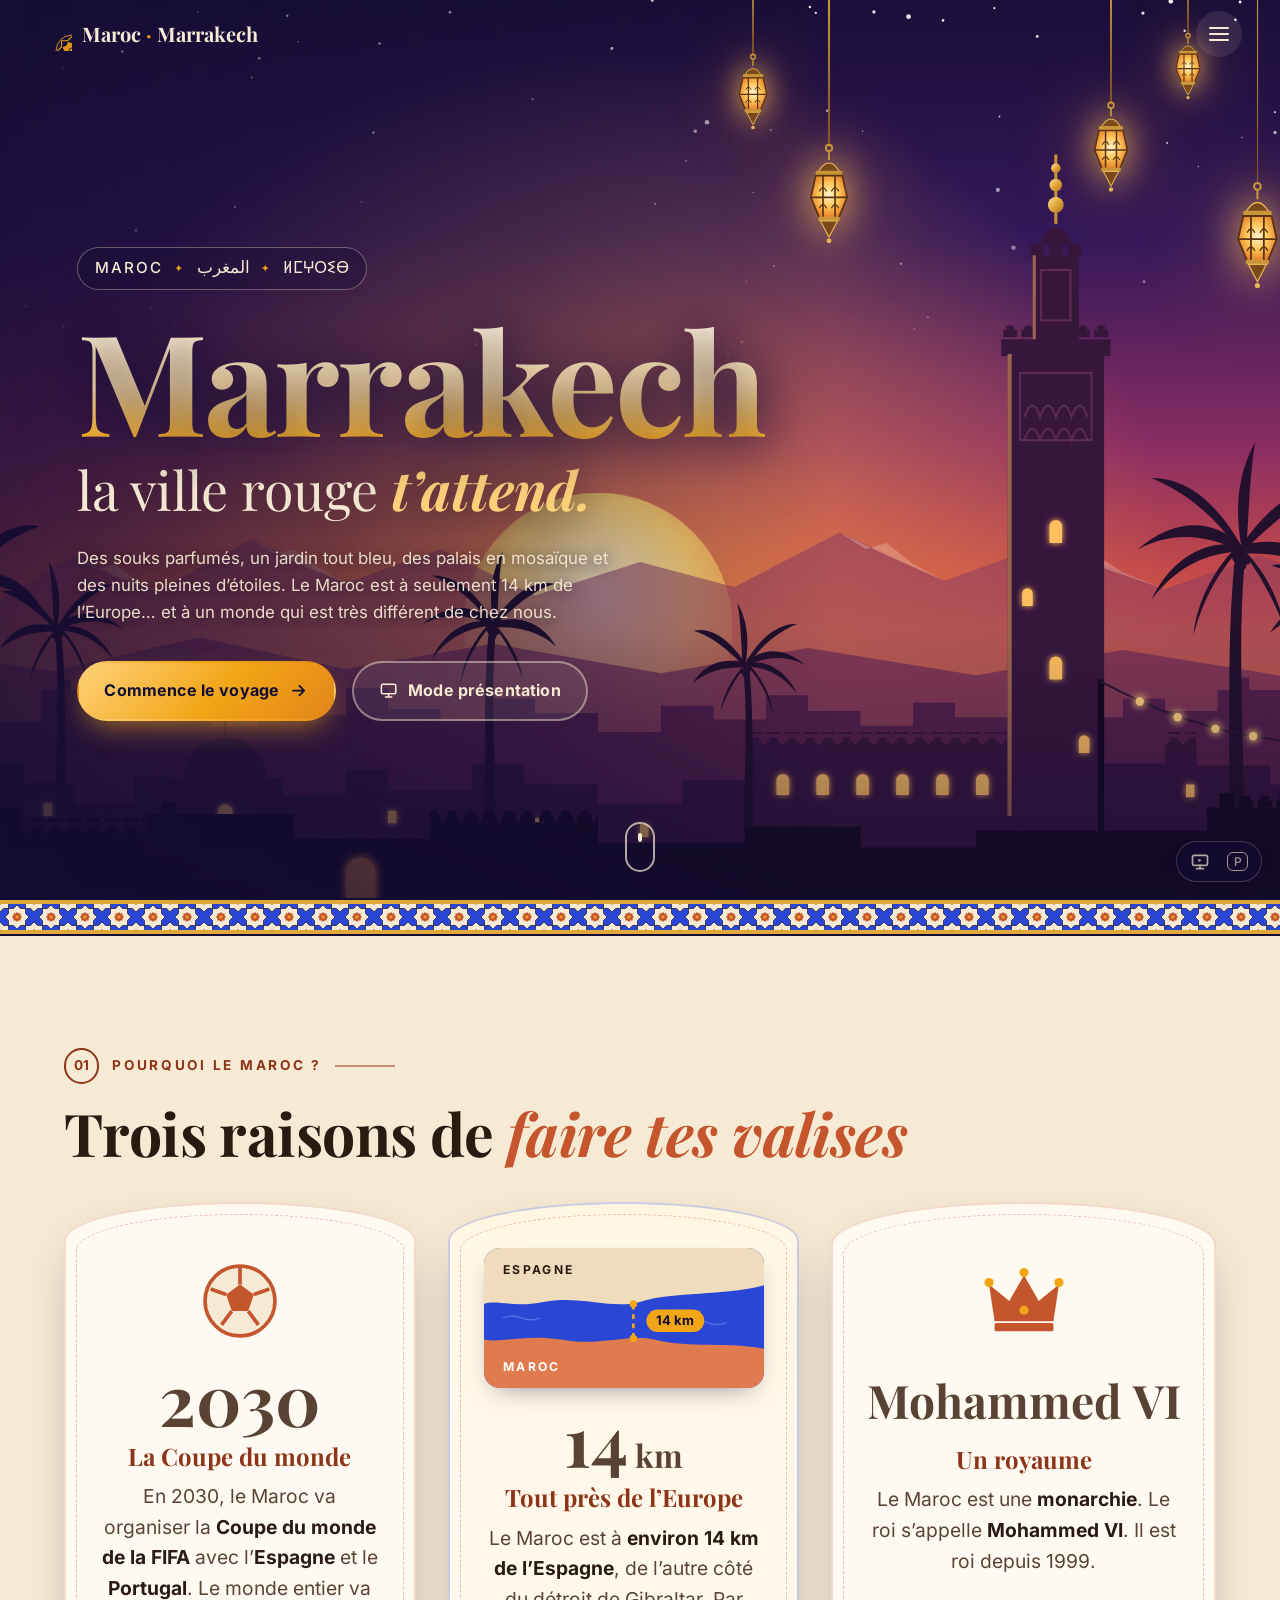
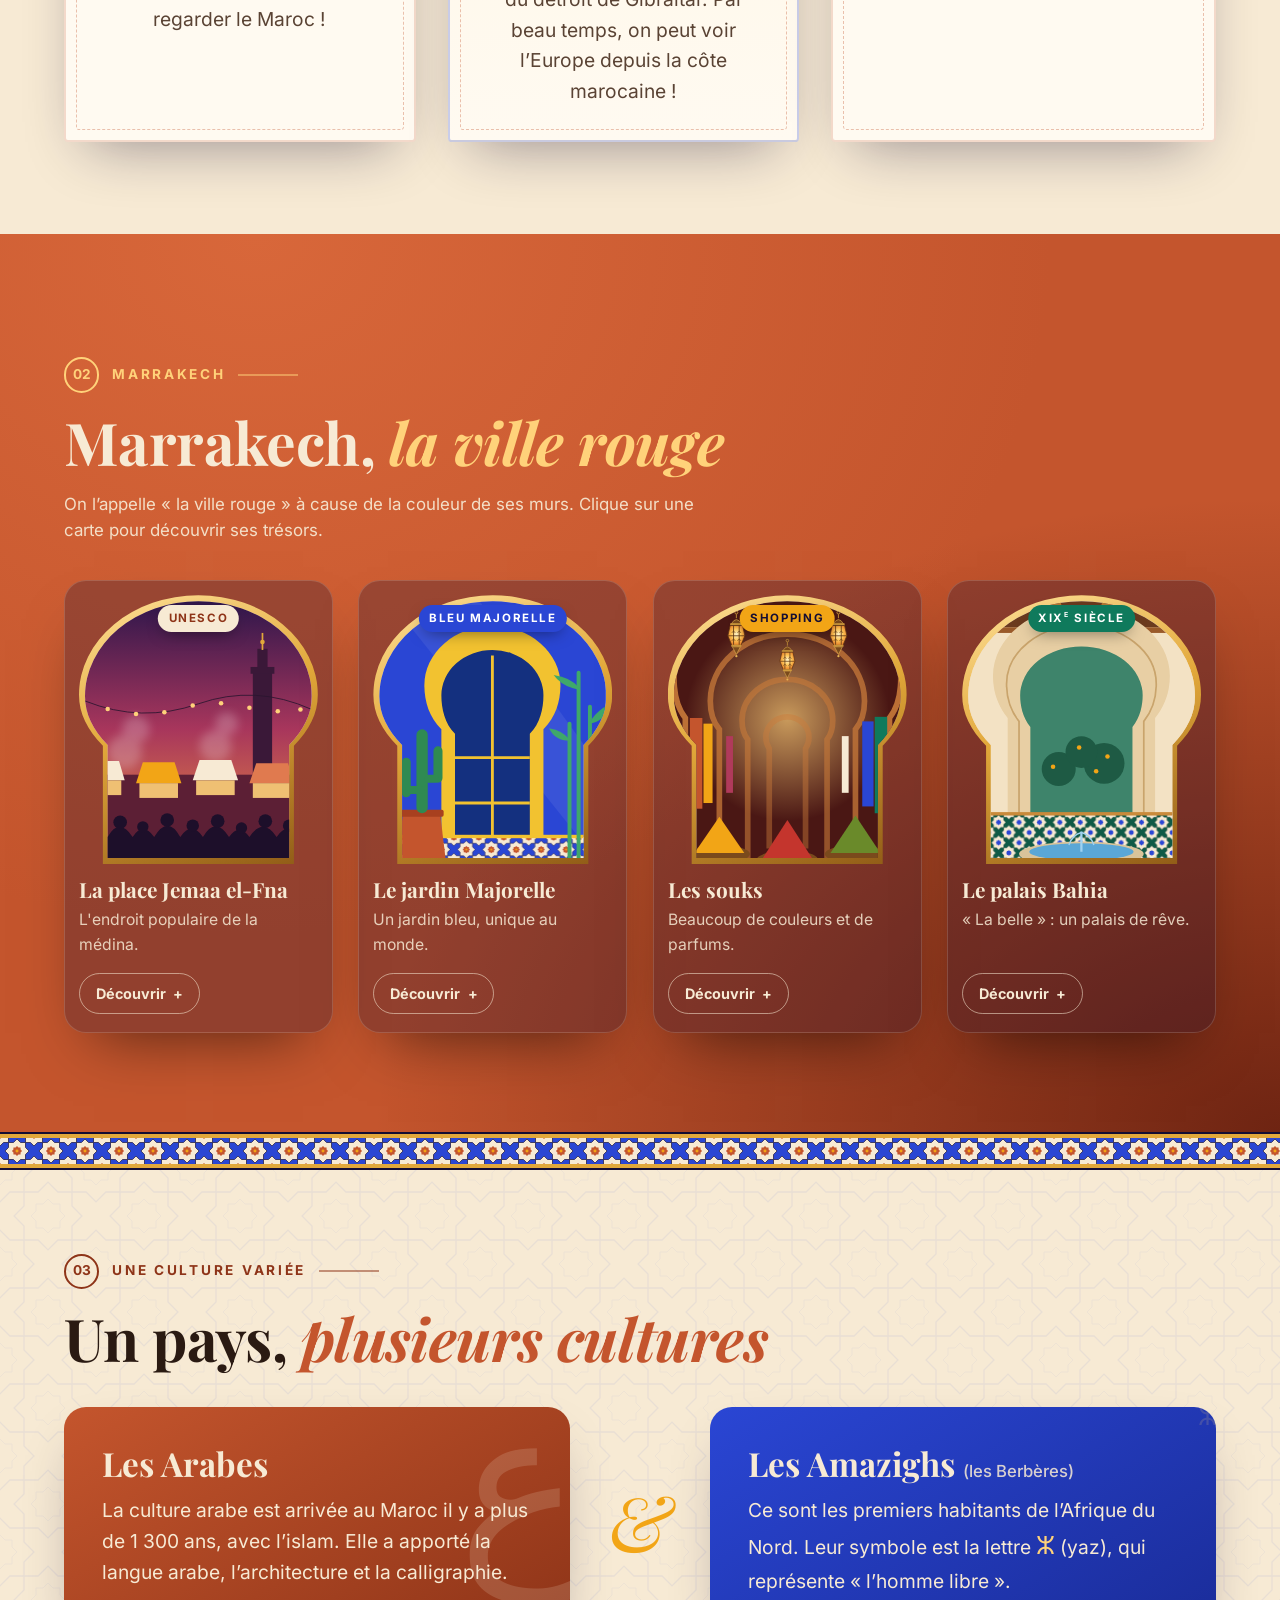
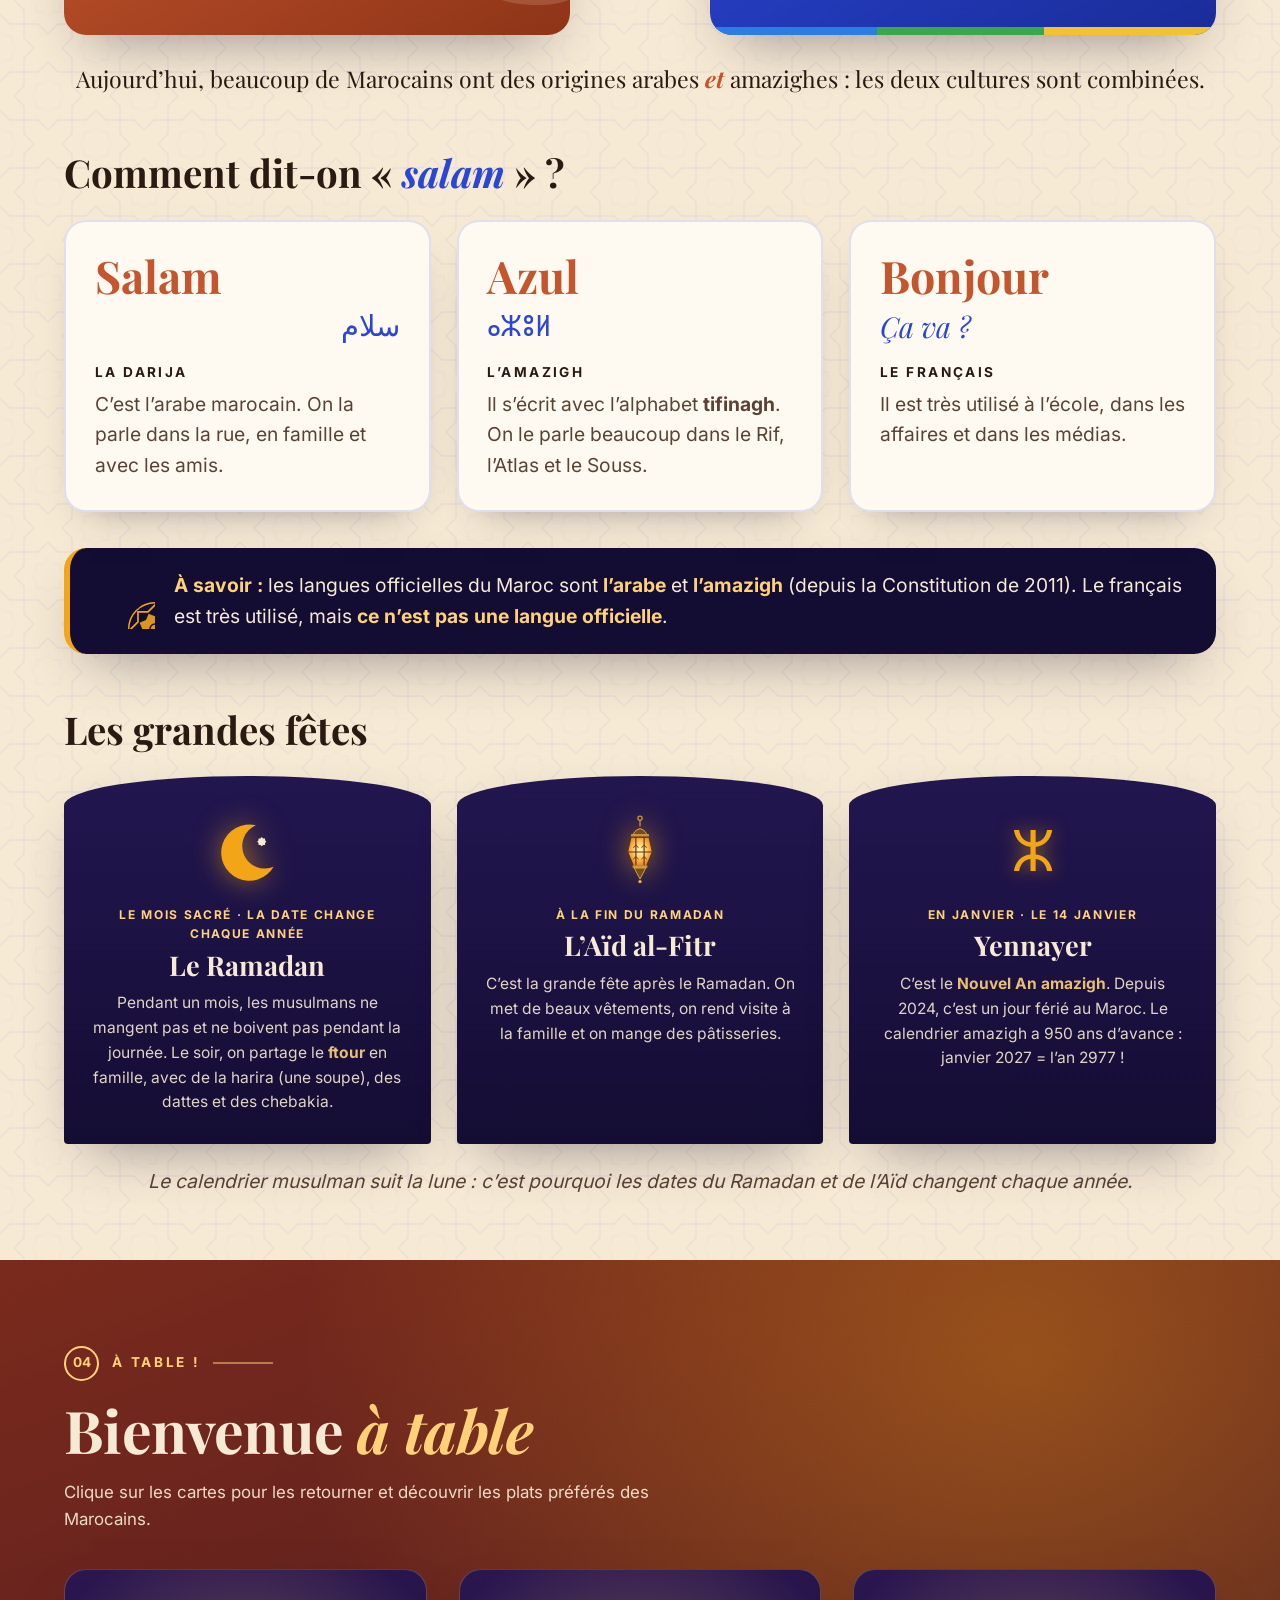
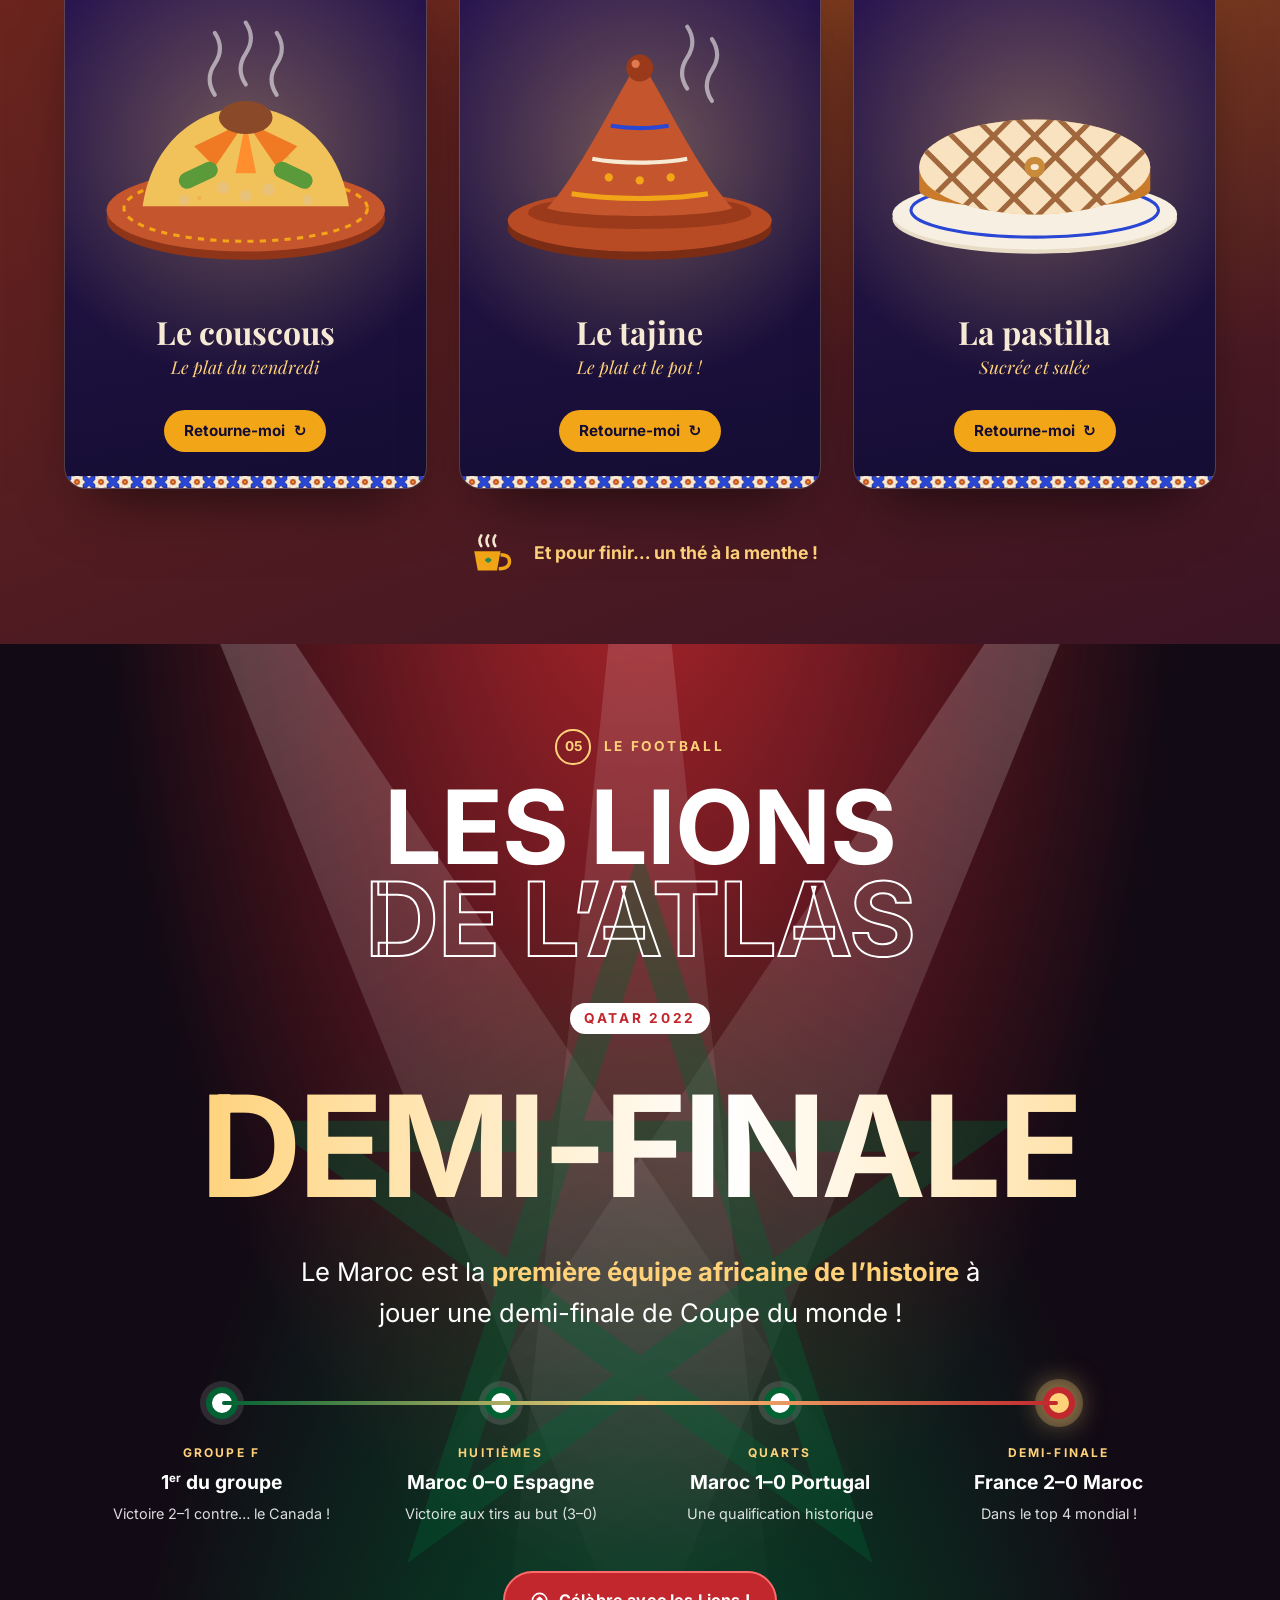
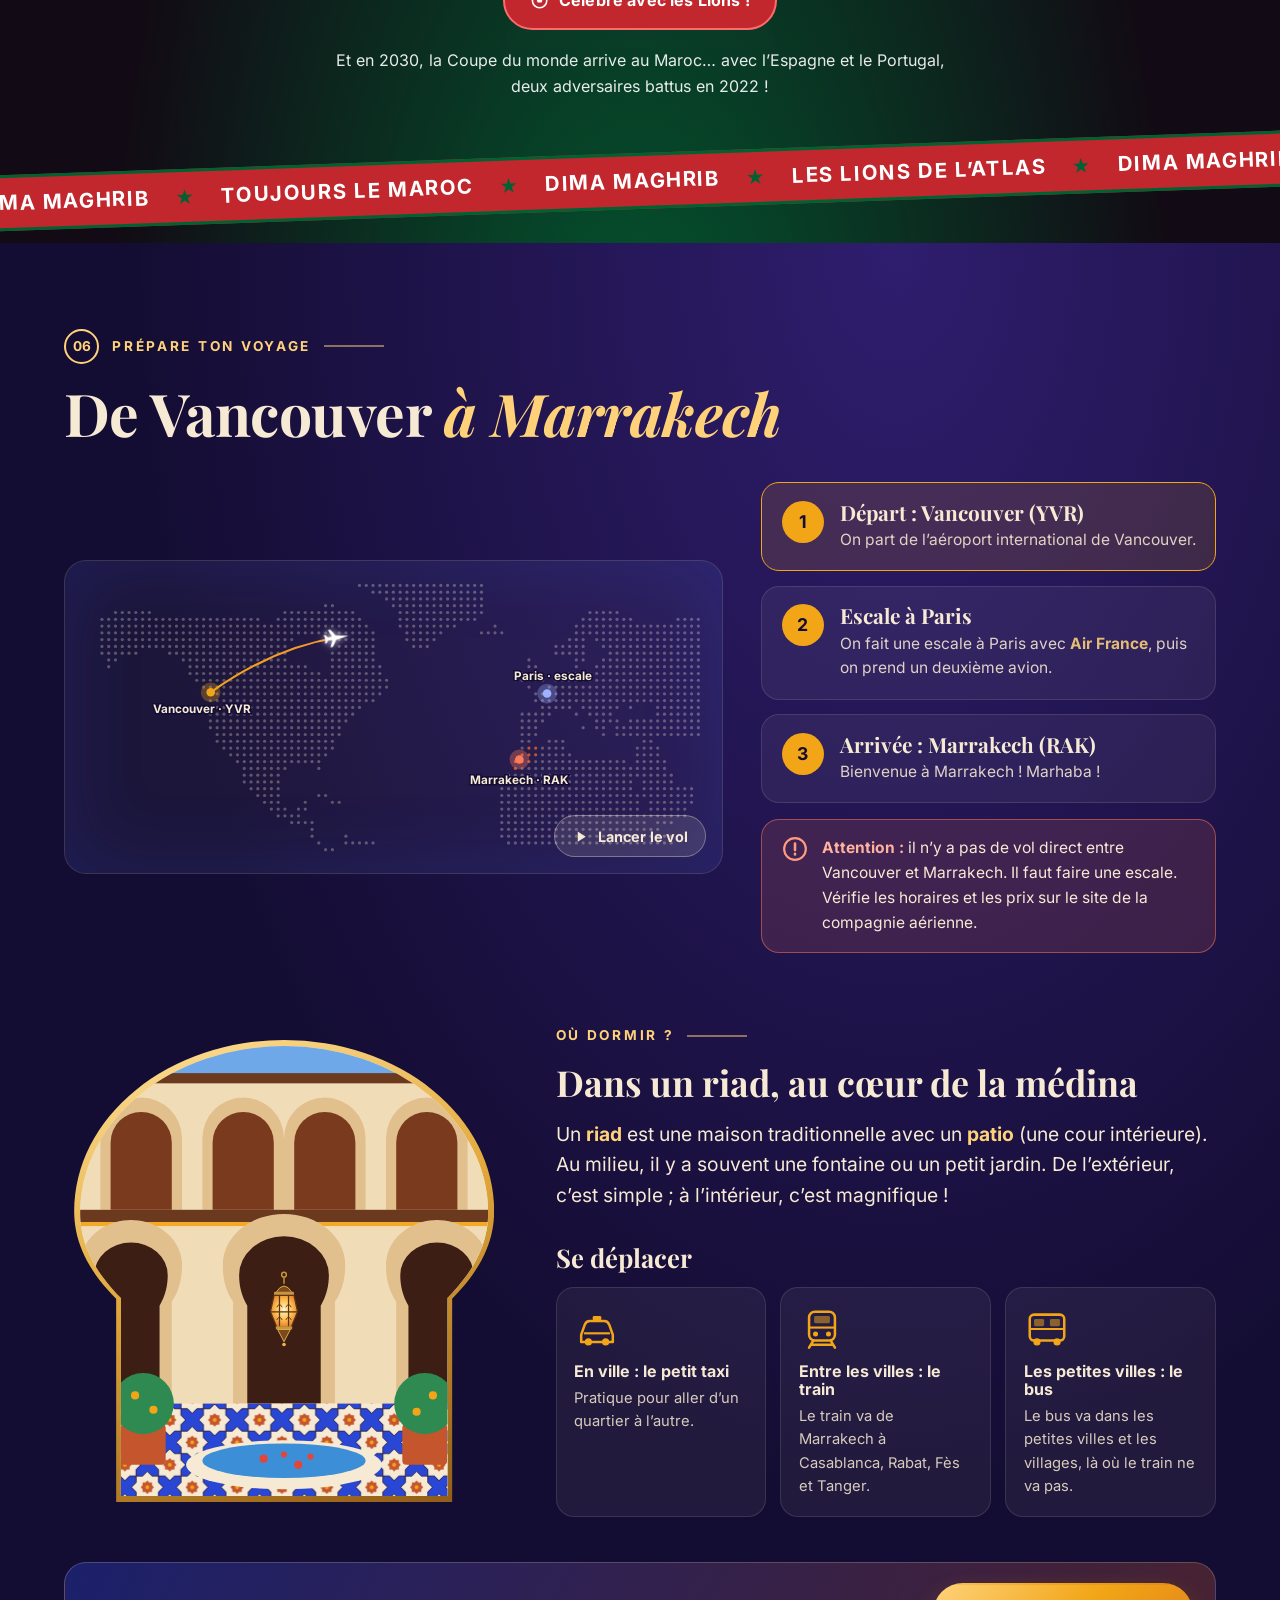
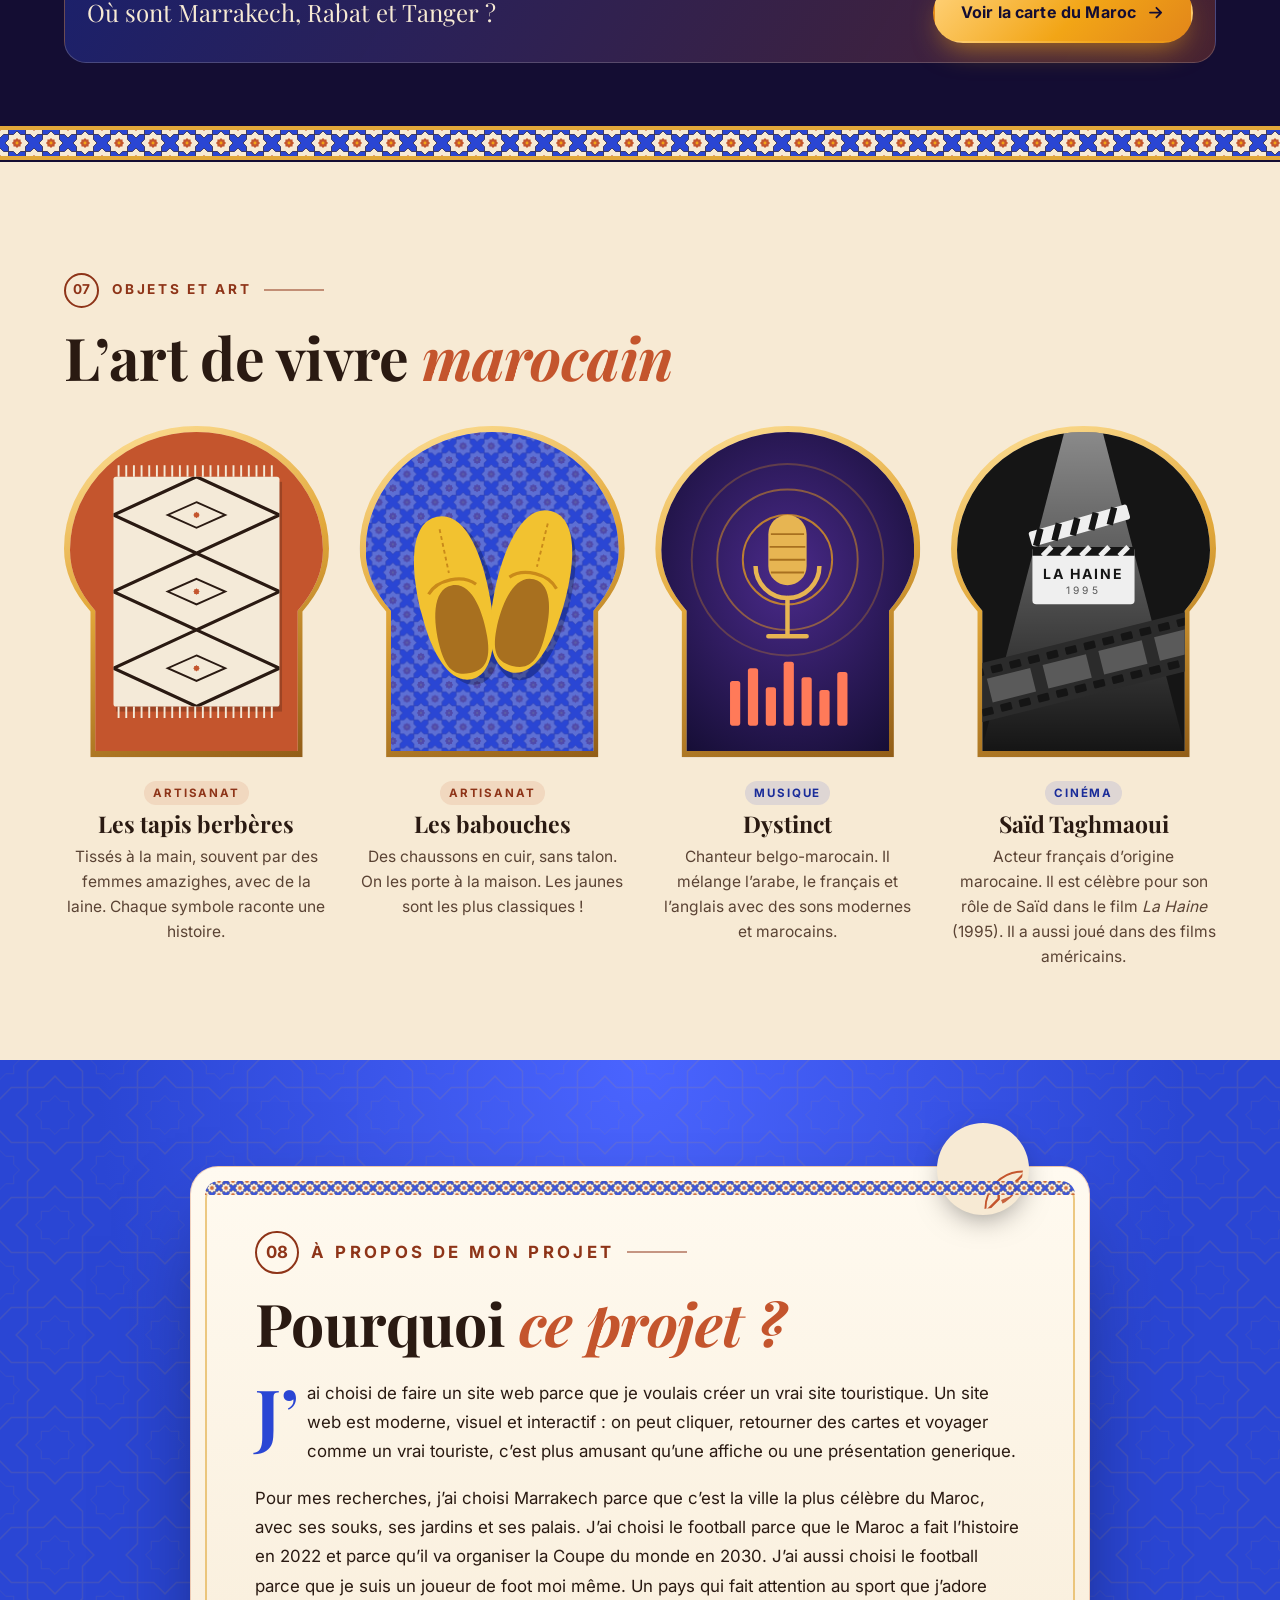
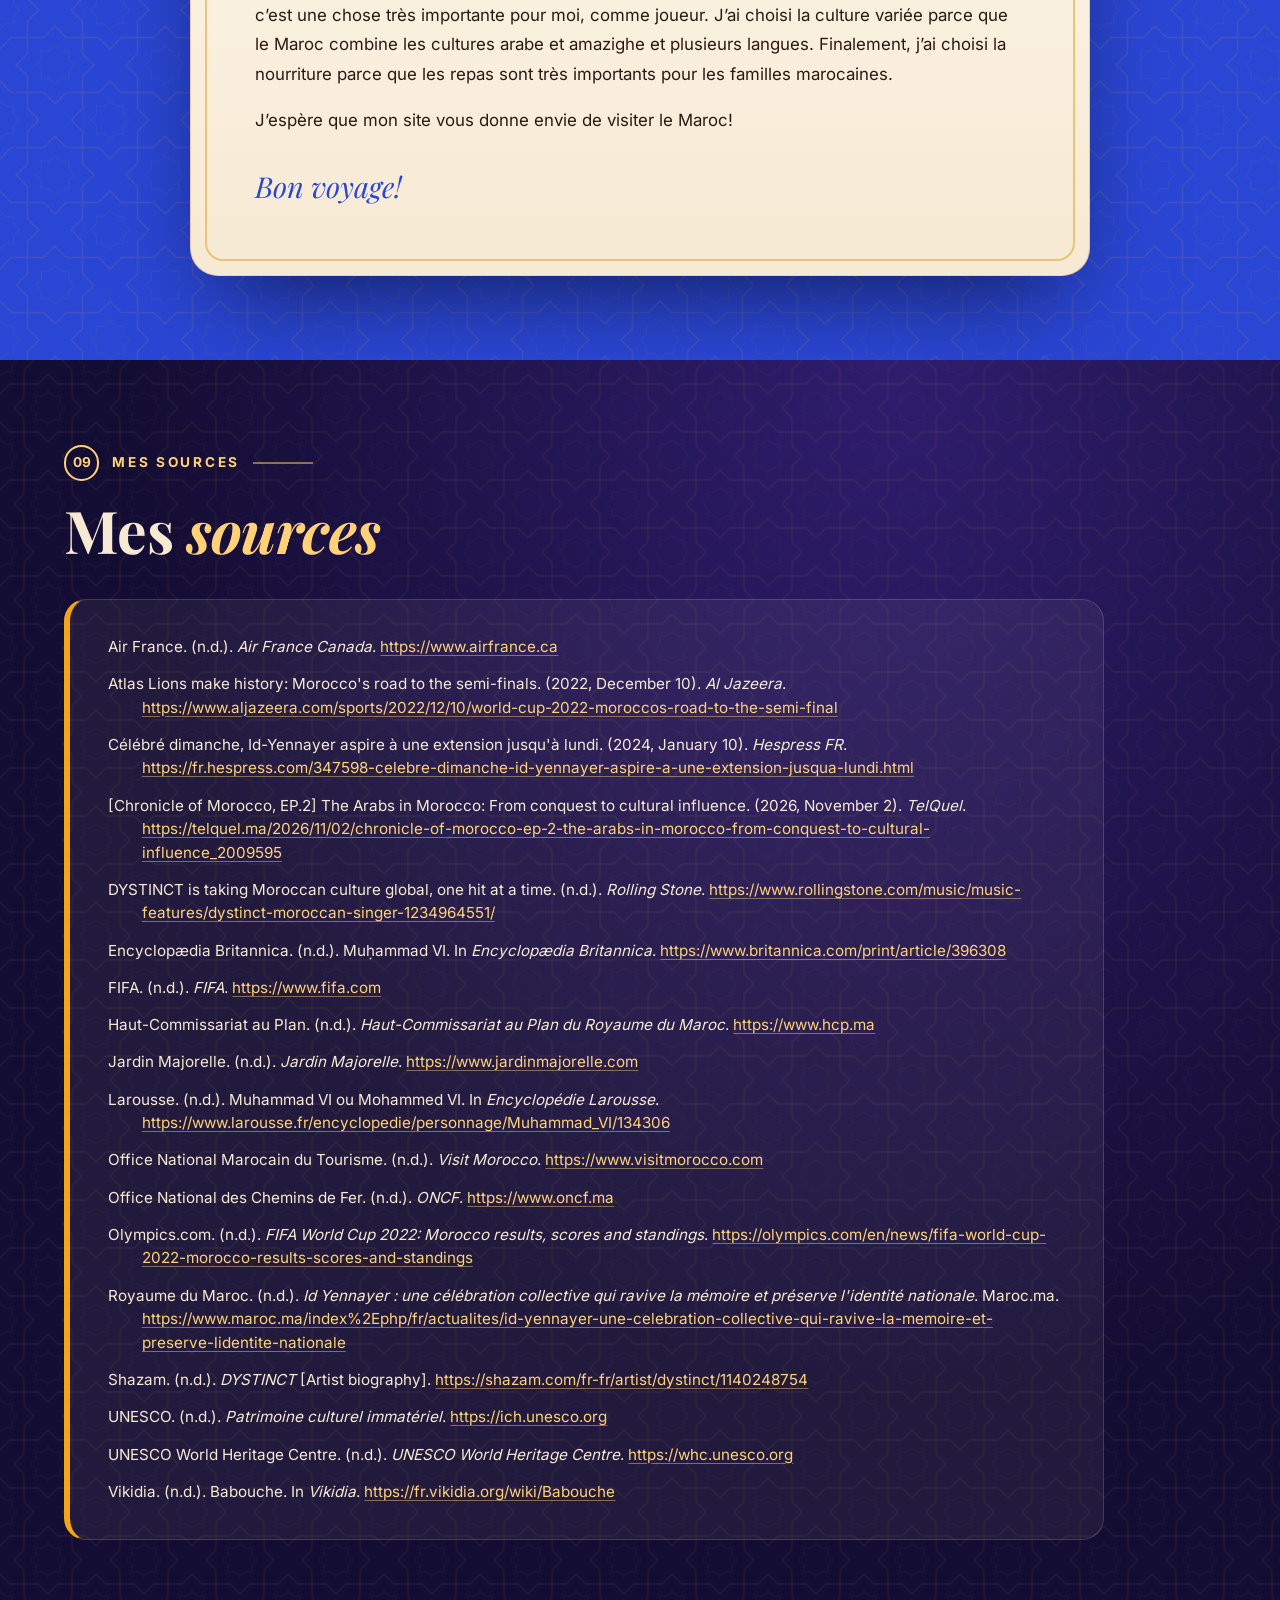
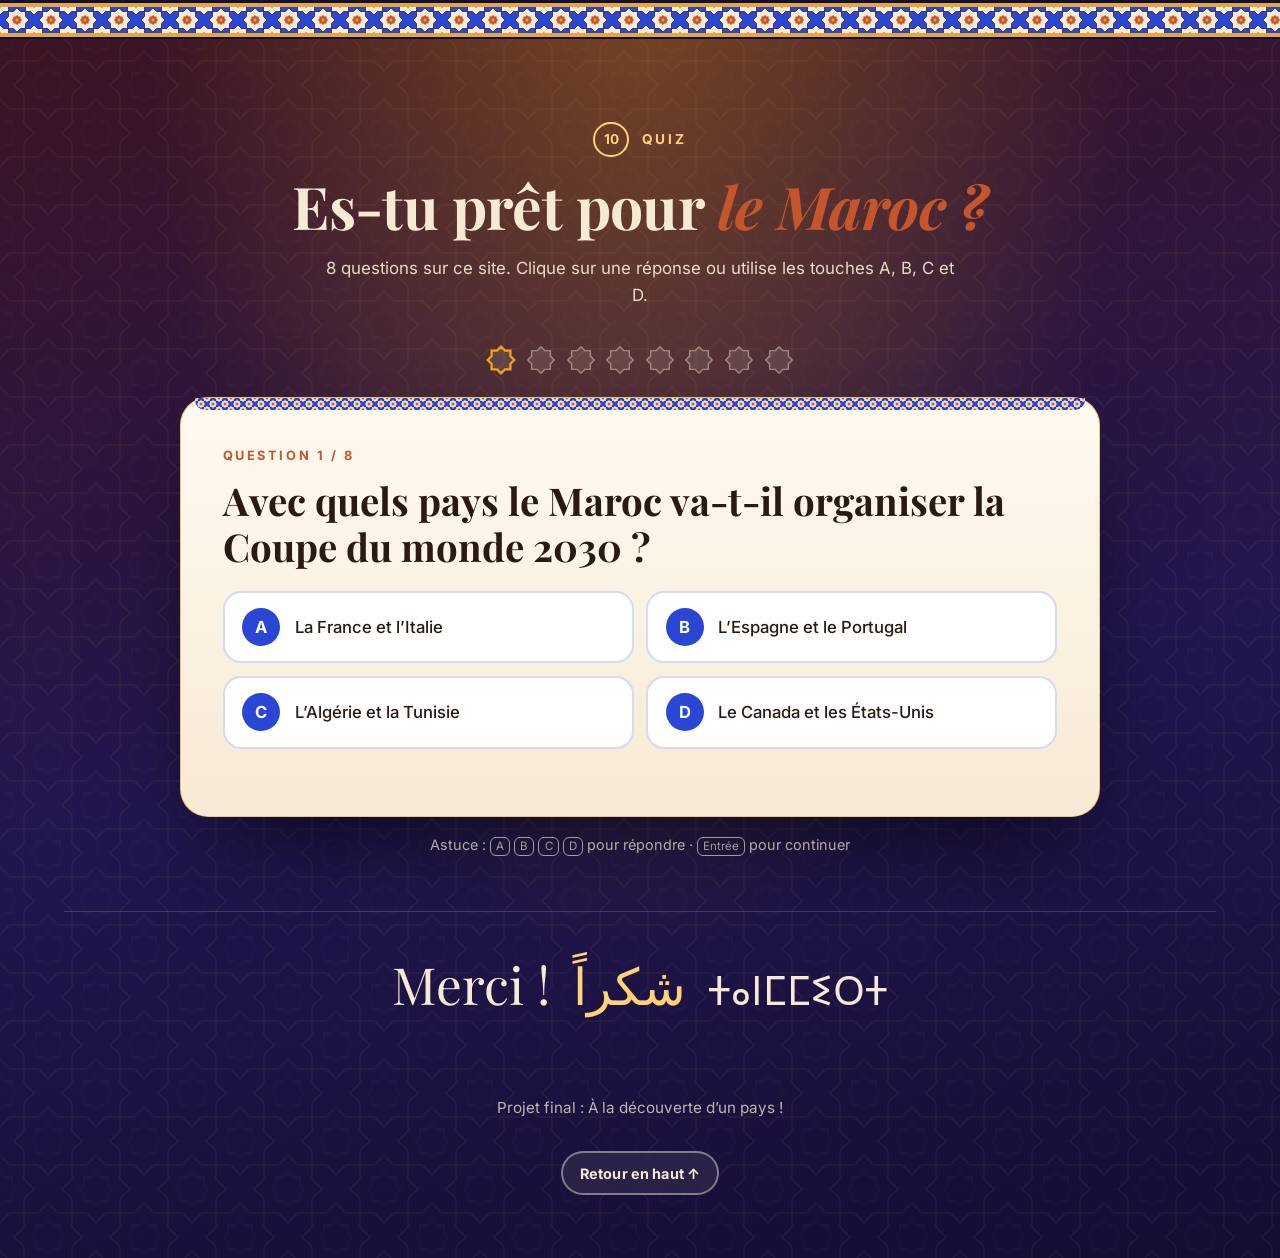
==== commit c486c8e2: "Mise à jour du texte et des sources Co-Authored-By: Claude Fable 5.2 <noreply@anthropic.com>" ====
--- a/index.html
+++ b/index.html
@@ -560,7 +560,7 @@
         <p>Ce sont les premiers habitants de l’Afrique du Nord. Leur symbole est la lettre <span class="tfng" lang="zgh">ⵣ</span> (yaz), qui représente «&nbsp;l’homme libre&nbsp;».</p>
       </article>
     </div>
-    <p class="peoples__note" data-reveal>Aujourd’hui, beaucoup de Marocains ont des racines arabes <em>et</em> amazighes&nbsp;: les deux cultures sont combinées.</p>
+    <p class="peoples__note" data-reveal>Aujourd’hui, beaucoup de Marocains ont des origines arabes <em>et</em> amazighes&nbsp;: les deux cultures sont combinées.</p>
 
     <h3 class="sub-title" data-reveal>Comment dit-on «&nbsp;<span class="hello-rotator" id="hello-rotator" aria-live="off">bonjour</span>&nbsp;»&nbsp;?</h3>
     <div class="langs">
@@ -733,7 +733,7 @@
 
     <p class="tea" data-reveal>
       <svg viewBox="0 0 64 64" aria-hidden="true"><path d="M14 30 h30 l-4 22 h-22 z" fill="#f2a516"/><path d="M44 34 q12 0 10 10 q-2 6 -12 6" fill="none" stroke="#f2a516" stroke-width="4"/><path d="M22 24 q-4 -6 0 -12 M30 24 q-4 -6 0 -12 M38 24 q-4 -6 0 -12" stroke="#f7ead4" stroke-width="3" fill="none" stroke-linecap="round"/><path d="M26 40 q4 -6 8 0 q-4 6 -8 0z" fill="#2f8a52"/></svg>
-      <span><strong>Et pour finir… un thé à la menthe&nbsp;!</strong> On le verse de très haut pour faire de la mousse.</span>
+      <span><strong>Et pour finir… un thé à la menthe&nbsp;!</strong></span>
     </p>
   </div>
 </section>
@@ -987,7 +987,7 @@
         </div>
         <p class="item__tag item__tag--blue">Musique</p>
         <h3>Dystinct</h3>
-        <p>Chanteur belgo-marocain. Il mélange la darija, le français et l’anglais avec des sons modernes et marocains.</p>
+        <p>Chanteur belgo-marocain. Il mélange l’arabe, le français et l’anglais avec des sons modernes et marocains.</p>
       </article>
 
       <article class="item" data-reveal style="--i:3">
@@ -1053,27 +1053,26 @@
 
     <!-- Bibliographie APA : entrées de l’élève, copiées telles quelles. -->
     <div class="bib">
-      <p class="bib__entry">Air France. (n.d.). <em>Air France Canada</em>. Retrieved November 16, 2026, from <a href="https://www.airfrance.ca" target="_blank" rel="noopener noreferrer">https://www.airfrance.ca</a></p>
+      <p class="bib__entry">Air France. (n.d.). <em>Air France Canada</em>. <a href="https://www.airfrance.ca" target="_blank" rel="noopener noreferrer">https://www.airfrance.ca</a></p>
       <p class="bib__entry">Atlas Lions make history: Morocco's road to the semi-finals. (2022, December 10). <em>Al Jazeera</em>. <a href="https://www.aljazeera.com/sports/2022/12/10/world-cup-2022-moroccos-road-to-the-semi-final" target="_blank" rel="noopener noreferrer">https://www.aljazeera.com/sports/2022/12/10/world-cup-2022-moroccos-road-to-the-semi-final</a></p>
       <p class="bib__entry">Célébré dimanche, Id-Yennayer aspire à une extension jusqu'à lundi. (2024, January 10). <em>Hespress FR</em>. <a href="https://fr.hespress.com/347598-celebre-dimanche-id-yennayer-aspire-a-une-extension-jusqua-lundi.html" target="_blank" rel="noopener noreferrer">https://fr.hespress.com/347598-celebre-dimanche-id-yennayer-aspire-a-une-extension-jusqua-lundi.html</a></p>
       <p class="bib__entry">[Chronicle of Morocco, EP.2] The Arabs in Morocco: From conquest to cultural influence. (2026, November 2). <em>TelQuel</em>. <a href="https://telquel.ma/2026/11/02/chronicle-of-morocco-ep-2-the-arabs-in-morocco-from-conquest-to-cultural-influence_2009595" target="_blank" rel="noopener noreferrer">https://telquel.ma/2026/11/02/chronicle-of-morocco-ep-2-the-arabs-in-morocco-from-conquest-to-cultural-influence_2009595</a></p>
-      <p class="bib__entry">DYSTINCT is taking Moroccan culture global, one hit at a time. (n.d.). <em>Rolling Stone</em>. Retrieved November 16, 2026, from <a href="https://www.rollingstone.com/music/music-features/dystinct-moroccan-singer-1234964551/" target="_blank" rel="noopener noreferrer">https://www.rollingstone.com/music/music-features/dystinct-moroccan-singer-1234964551/</a></p>
-      <p class="bib__entry">Encyclopædia Britannica. (n.d.). Muḥammad VI. In <em>Encyclopædia Britannica</em>. Retrieved November 16, 2026, from <a href="https://www.britannica.com/print/article/396308" target="_blank" rel="noopener noreferrer">https://www.britannica.com/print/article/396308</a></p>
-      <p class="bib__entry">FIFA. (n.d.). <em>FIFA</em>. Retrieved November 16, 2026, from <a href="https://www.fifa.com" target="_blank" rel="noopener noreferrer">https://www.fifa.com</a></p>
-      <p class="bib__entry">Haut-Commissariat au Plan. (n.d.). <em>Haut-Commissariat au Plan du Royaume du Maroc</em>. Retrieved November 16, 2026, from <a href="https://www.hcp.ma" target="_blank" rel="noopener noreferrer">https://www.hcp.ma</a></p>
-      <p class="bib__entry">Jardin Majorelle. (n.d.). <em>Jardin Majorelle</em>. Retrieved November 16, 2026, from <a href="https://www.jardinmajorelle.com" target="_blank" rel="noopener noreferrer">https://www.jardinmajorelle.com</a></p>
-      <p class="bib__entry">Larousse. (n.d.). Muhammad VI ou Mohammed VI. In <em>Encyclopédie Larousse</em>. Retrieved November 16, 2026, from <a href="https://www.larousse.fr/encyclopedie/personnage/Muhammad_VI/134306" target="_blank" rel="noopener noreferrer">https://www.larousse.fr/encyclopedie/personnage/Muhammad_VI/134306</a></p>
-      <p class="bib__entry">Office National Marocain du Tourisme. (n.d.). <em>Visit Morocco</em>. Retrieved November 16, 2026, from <a href="https://www.visitmorocco.com" target="_blank" rel="noopener noreferrer">https://www.visitmorocco.com</a></p>
-      <p class="bib__entry">Office National des Chemins de Fer. (n.d.). <em>ONCF</em>. Retrieved November 16, 2026, from <a href="https://www.oncf.ma" target="_blank" rel="noopener noreferrer">https://www.oncf.ma</a></p>
-      <p class="bib__entry">Olympics.com. (n.d.). <em>FIFA World Cup 2022: Morocco results, scores and standings</em>. Retrieved November 16, 2026, from <a href="https://olympics.com/en/news/fifa-world-cup-2022-morocco-results-scores-and-standings" target="_blank" rel="noopener noreferrer">https://olympics.com/en/news/fifa-world-cup-2022-morocco-results-scores-and-standings</a></p>
-      <p class="bib__entry">Royaume du Maroc. (n.d.). <em>Id Yennayer : une célébration collective qui ravive la mémoire et préserve l'identité nationale</em>. Maroc.ma. Retrieved November 16, 2026, from <a href="https://www.maroc.ma/index%2Ephp/fr/actualites/id-yennayer-une-celebration-collective-qui-ravive-la-memoire-et-preserve-lidentite-nationale" target="_blank" rel="noopener noreferrer">https://www.maroc.ma/index%2Ephp/fr/actualites/id-yennayer-une-celebration-collective-qui-ravive-la-memoire-et-preserve-lidentite-nationale</a></p>
-      <p class="bib__entry">Shazam. (n.d.). <em>DYSTINCT</em> [Artist biography]. Retrieved November 16, 2026, from <a href="https://shazam.com/fr-fr/artist/dystinct/1140248754" target="_blank" rel="noopener noreferrer">https://shazam.com/fr-fr/artist/dystinct/1140248754</a></p>
-      <p class="bib__entry">UNESCO. (n.d.). <em>Patrimoine culturel immatériel</em>. Retrieved November 16, 2026, from <a href="https://ich.unesco.org" target="_blank" rel="noopener noreferrer">https://ich.unesco.org</a></p>
-      <p class="bib__entry">UNESCO World Heritage Centre. (n.d.). <em>UNESCO World Heritage Centre</em>. Retrieved November 16, 2026, from <a href="https://whc.unesco.org" target="_blank" rel="noopener noreferrer">https://whc.unesco.org</a></p>
-      <p class="bib__entry">Vikidia. (n.d.). Babouche. In <em>Vikidia</em>. Retrieved November 16, 2026, from <a href="https://fr.vikidia.org/wiki/Babouche" target="_blank" rel="noopener noreferrer">https://fr.vikidia.org/wiki/Babouche</a></p>
-    </div>
-
-    <p class="credits" data-reveal>Toutes les illustrations sont des dessins originaux en SVG. Polices&nbsp;: Playfair Display, Inter et Noto Sans Tifinagh (licence SIL Open Font). Carte&nbsp;: données Natural Earth (domaine public).</p>
+      <p class="bib__entry">DYSTINCT is taking Moroccan culture global, one hit at a time. (n.d.). <em>Rolling Stone</em>. <a href="https://www.rollingstone.com/music/music-features/dystinct-moroccan-singer-1234964551/" target="_blank" rel="noopener noreferrer">https://www.rollingstone.com/music/music-features/dystinct-moroccan-singer-1234964551/</a></p>
+      <p class="bib__entry">Encyclopædia Britannica. (n.d.). Muḥammad VI. In <em>Encyclopædia Britannica</em>. <a href="https://www.britannica.com/print/article/396308" target="_blank" rel="noopener noreferrer">https://www.britannica.com/print/article/396308</a></p>
+      <p class="bib__entry">FIFA. (n.d.). <em>FIFA</em>. <a href="https://www.fifa.com" target="_blank" rel="noopener noreferrer">https://www.fifa.com</a></p>
+      <p class="bib__entry">Haut-Commissariat au Plan. (n.d.). <em>Haut-Commissariat au Plan du Royaume du Maroc</em>. <a href="https://www.hcp.ma" target="_blank" rel="noopener noreferrer">https://www.hcp.ma</a></p>
+      <p class="bib__entry">Jardin Majorelle. (n.d.). <em>Jardin Majorelle</em>. <a href="https://www.jardinmajorelle.com" target="_blank" rel="noopener noreferrer">https://www.jardinmajorelle.com</a></p>
+      <p class="bib__entry">Larousse. (n.d.). Muhammad VI ou Mohammed VI. In <em>Encyclopédie Larousse</em>. <a href="https://www.larousse.fr/encyclopedie/personnage/Muhammad_VI/134306" target="_blank" rel="noopener noreferrer">https://www.larousse.fr/encyclopedie/personnage/Muhammad_VI/134306</a></p>
+      <p class="bib__entry">Office National Marocain du Tourisme. (n.d.). <em>Visit Morocco</em>. <a href="https://www.visitmorocco.com" target="_blank" rel="noopener noreferrer">https://www.visitmorocco.com</a></p>
+      <p class="bib__entry">Office National des Chemins de Fer. (n.d.). <em>ONCF</em>. <a href="https://www.oncf.ma" target="_blank" rel="noopener noreferrer">https://www.oncf.ma</a></p>
+      <p class="bib__entry">Olympics.com. (n.d.). <em>FIFA World Cup 2022: Morocco results, scores and standings</em>. <a href="https://olympics.com/en/news/fifa-world-cup-2022-morocco-results-scores-and-standings" target="_blank" rel="noopener noreferrer">https://olympics.com/en/news/fifa-world-cup-2022-morocco-results-scores-and-standings</a></p>
+      <p class="bib__entry">Royaume du Maroc. (n.d.). <em>Id Yennayer : une célébration collective qui ravive la mémoire et préserve l'identité nationale</em>. Maroc.ma. <a href="https://www.maroc.ma/index%2Ephp/fr/actualites/id-yennayer-une-celebration-collective-qui-ravive-la-memoire-et-preserve-lidentite-nationale" target="_blank" rel="noopener noreferrer">https://www.maroc.ma/index%2Ephp/fr/actualites/id-yennayer-une-celebration-collective-qui-ravive-la-memoire-et-preserve-lidentite-nationale</a></p>
+      <p class="bib__entry">Shazam. (n.d.). <em>DYSTINCT</em> [Artist biography]. <a href="https://shazam.com/fr-fr/artist/dystinct/1140248754" target="_blank" rel="noopener noreferrer">https://shazam.com/fr-fr/artist/dystinct/1140248754</a></p>
+      <p class="bib__entry">UNESCO. (n.d.). <em>Patrimoine culturel immatériel</em>. <a href="https://ich.unesco.org" target="_blank" rel="noopener noreferrer">https://ich.unesco.org</a></p>
+      <p class="bib__entry">UNESCO World Heritage Centre. (n.d.). <em>UNESCO World Heritage Centre</em>. <a href="https://whc.unesco.org" target="_blank" rel="noopener noreferrer">https://whc.unesco.org</a></p>
+      <p class="bib__entry">Vikidia. (n.d.). Babouche. In <em>Vikidia</em>. <a href="https://fr.vikidia.org/wiki/Babouche" target="_blank" rel="noopener noreferrer">https://fr.vikidia.org/wiki/Babouche</a></p>
+    </div>
+
   </div>
 </section>
 
@@ -1100,7 +1099,7 @@
 
     <footer class="footer" data-reveal>
       <p class="footer__thanks"><span>Merci&nbsp;!</span><span lang="ar" dir="rtl">شكراً</span><span class="tfng" lang="zgh">ⵜⴰⵏⵎⵎⵉⵔⵜ</span></p>
-      <p class="footer__meta">Projet de français de base · 12<sup>e</sup> année</p>
+      <p class="footer__meta">Projet final&nbsp;: À la découverte d’un pays&nbsp;!</p>
       <a href="#accueil" class="btn btn--ghost btn--small">Retour en haut ↑</a>
     </footer>
   </div>
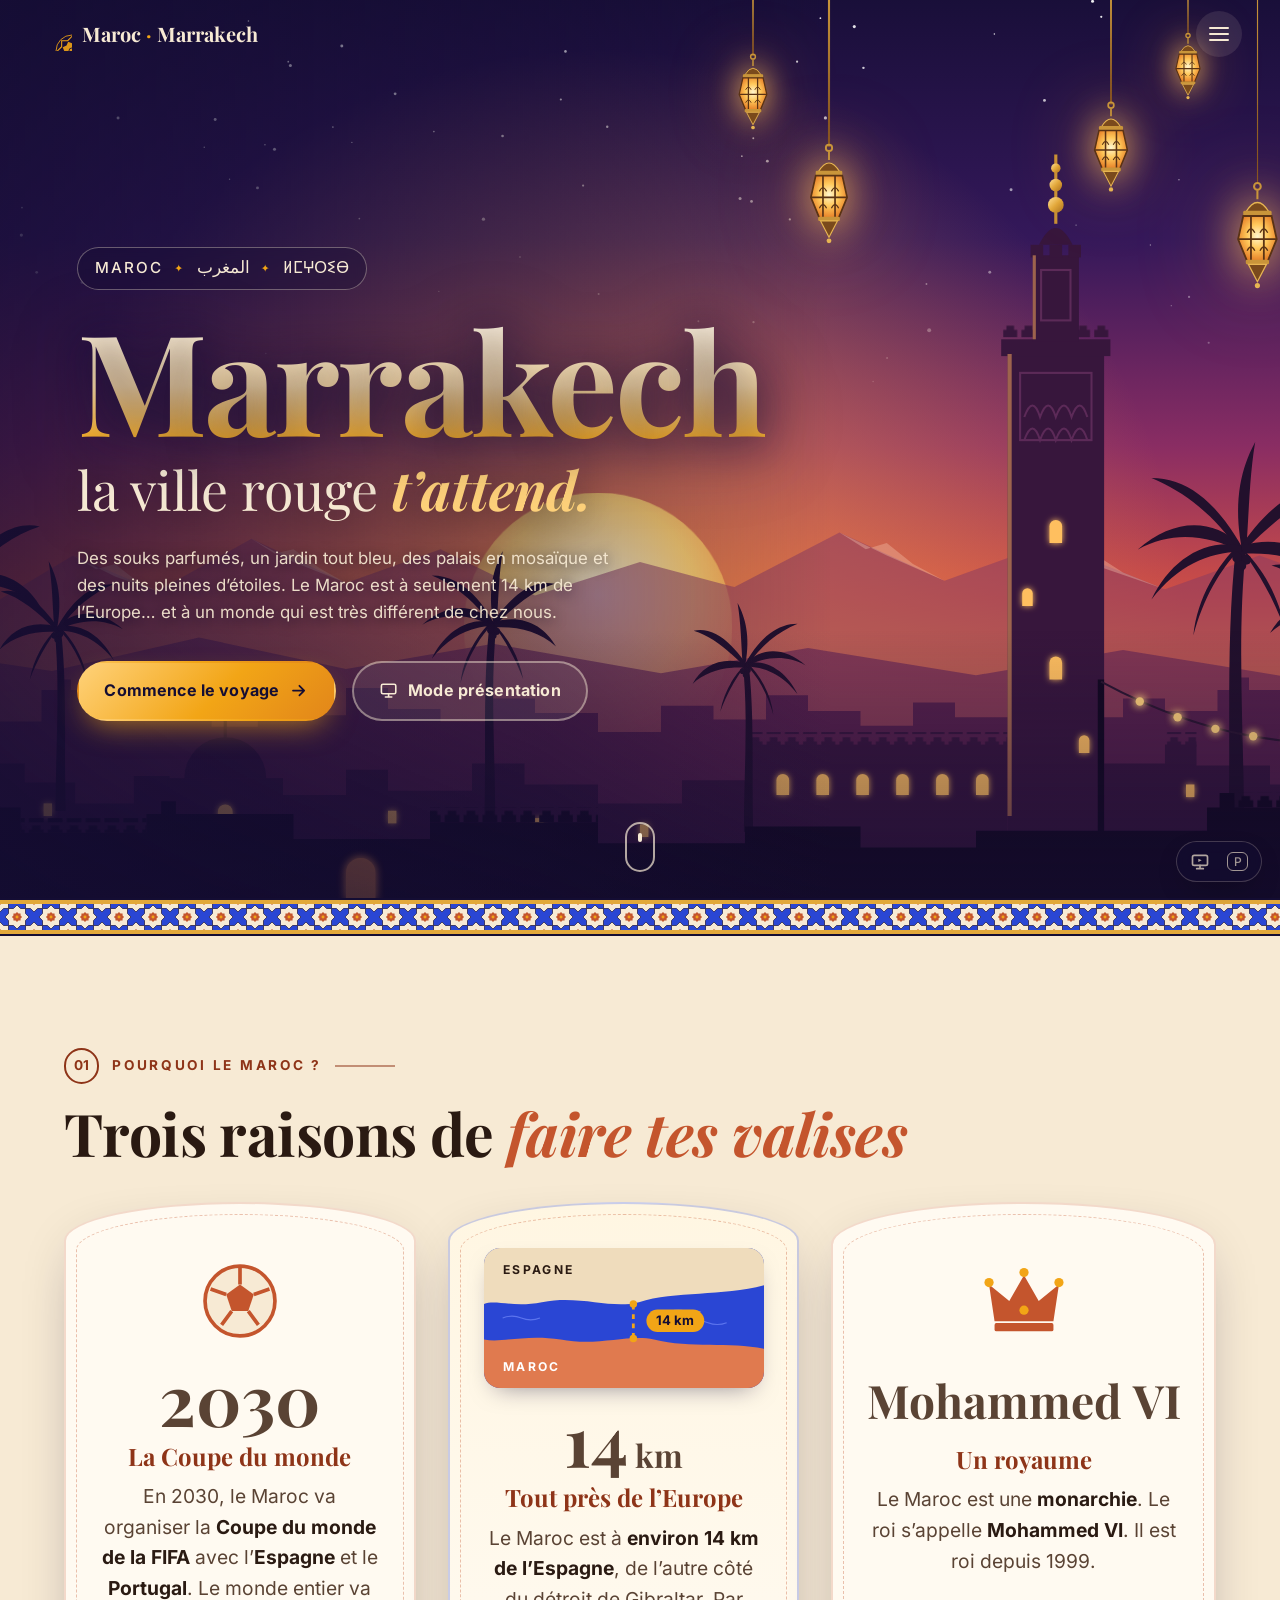
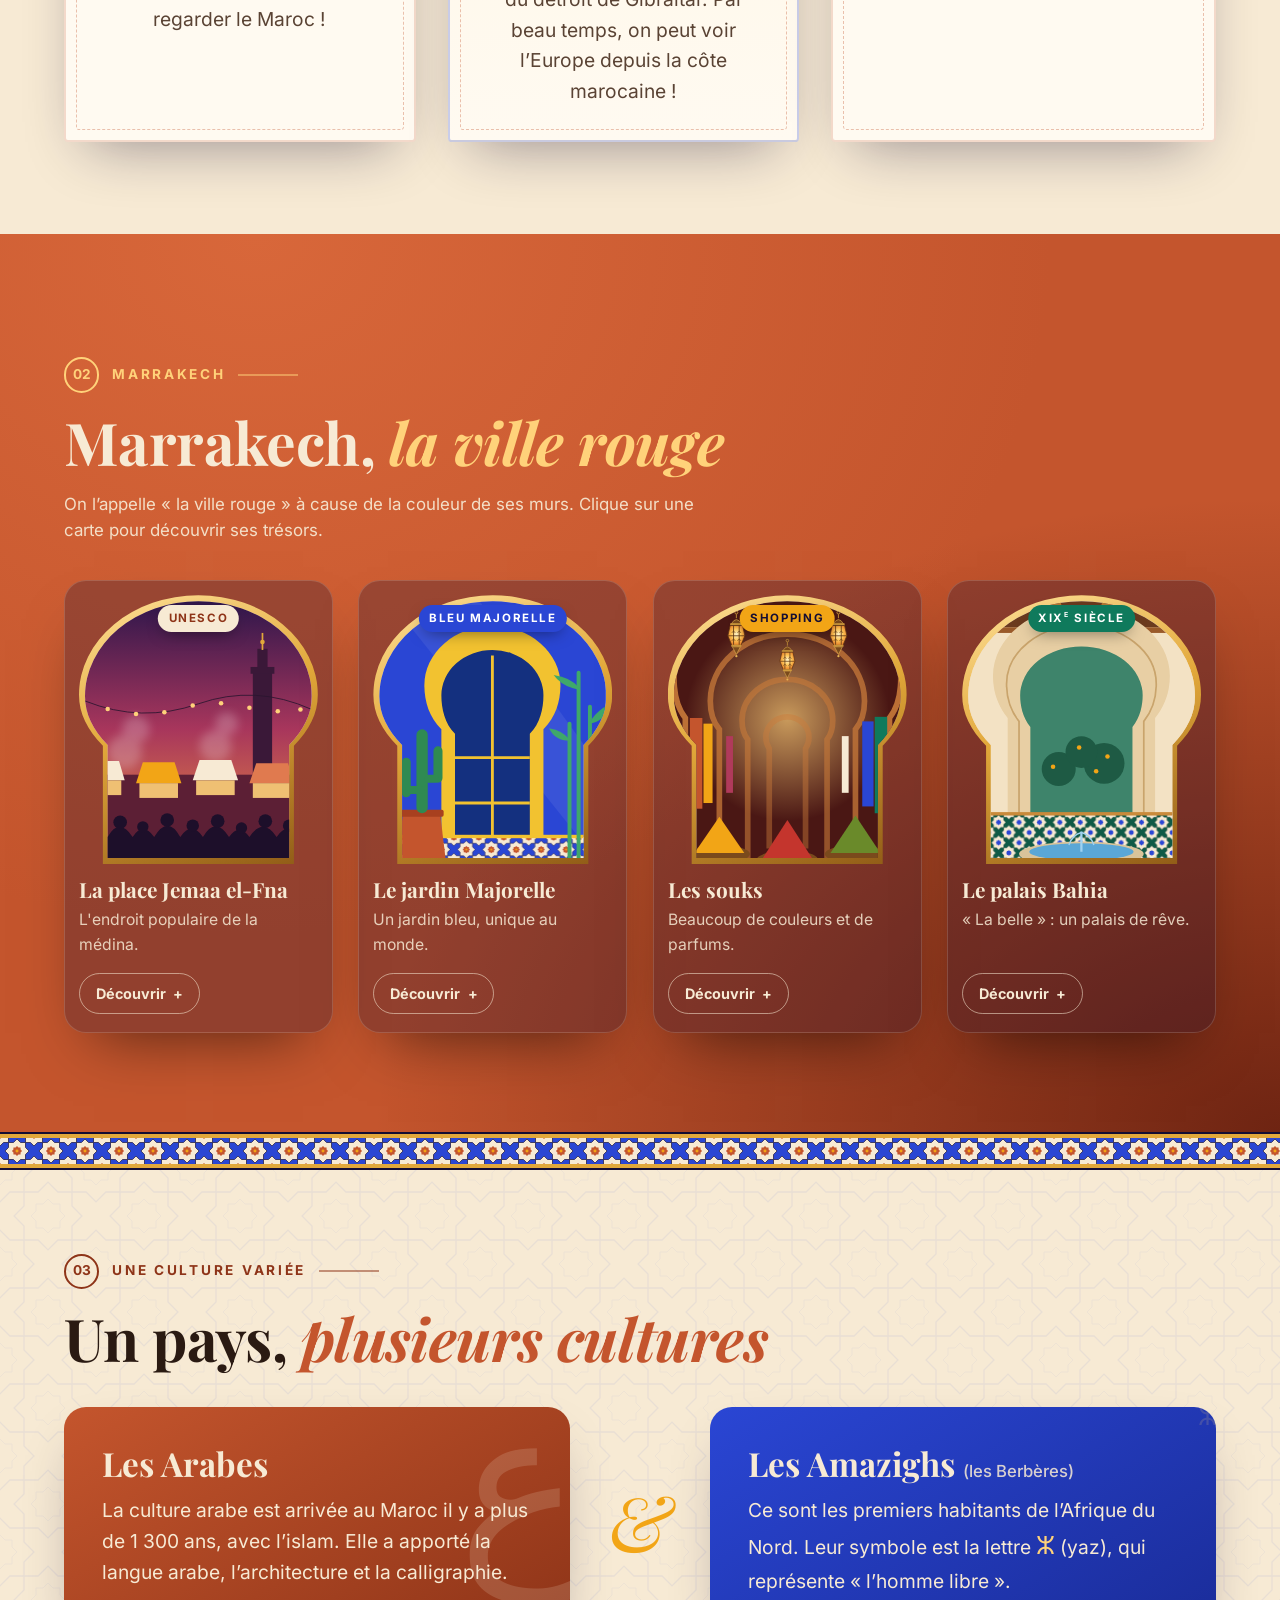
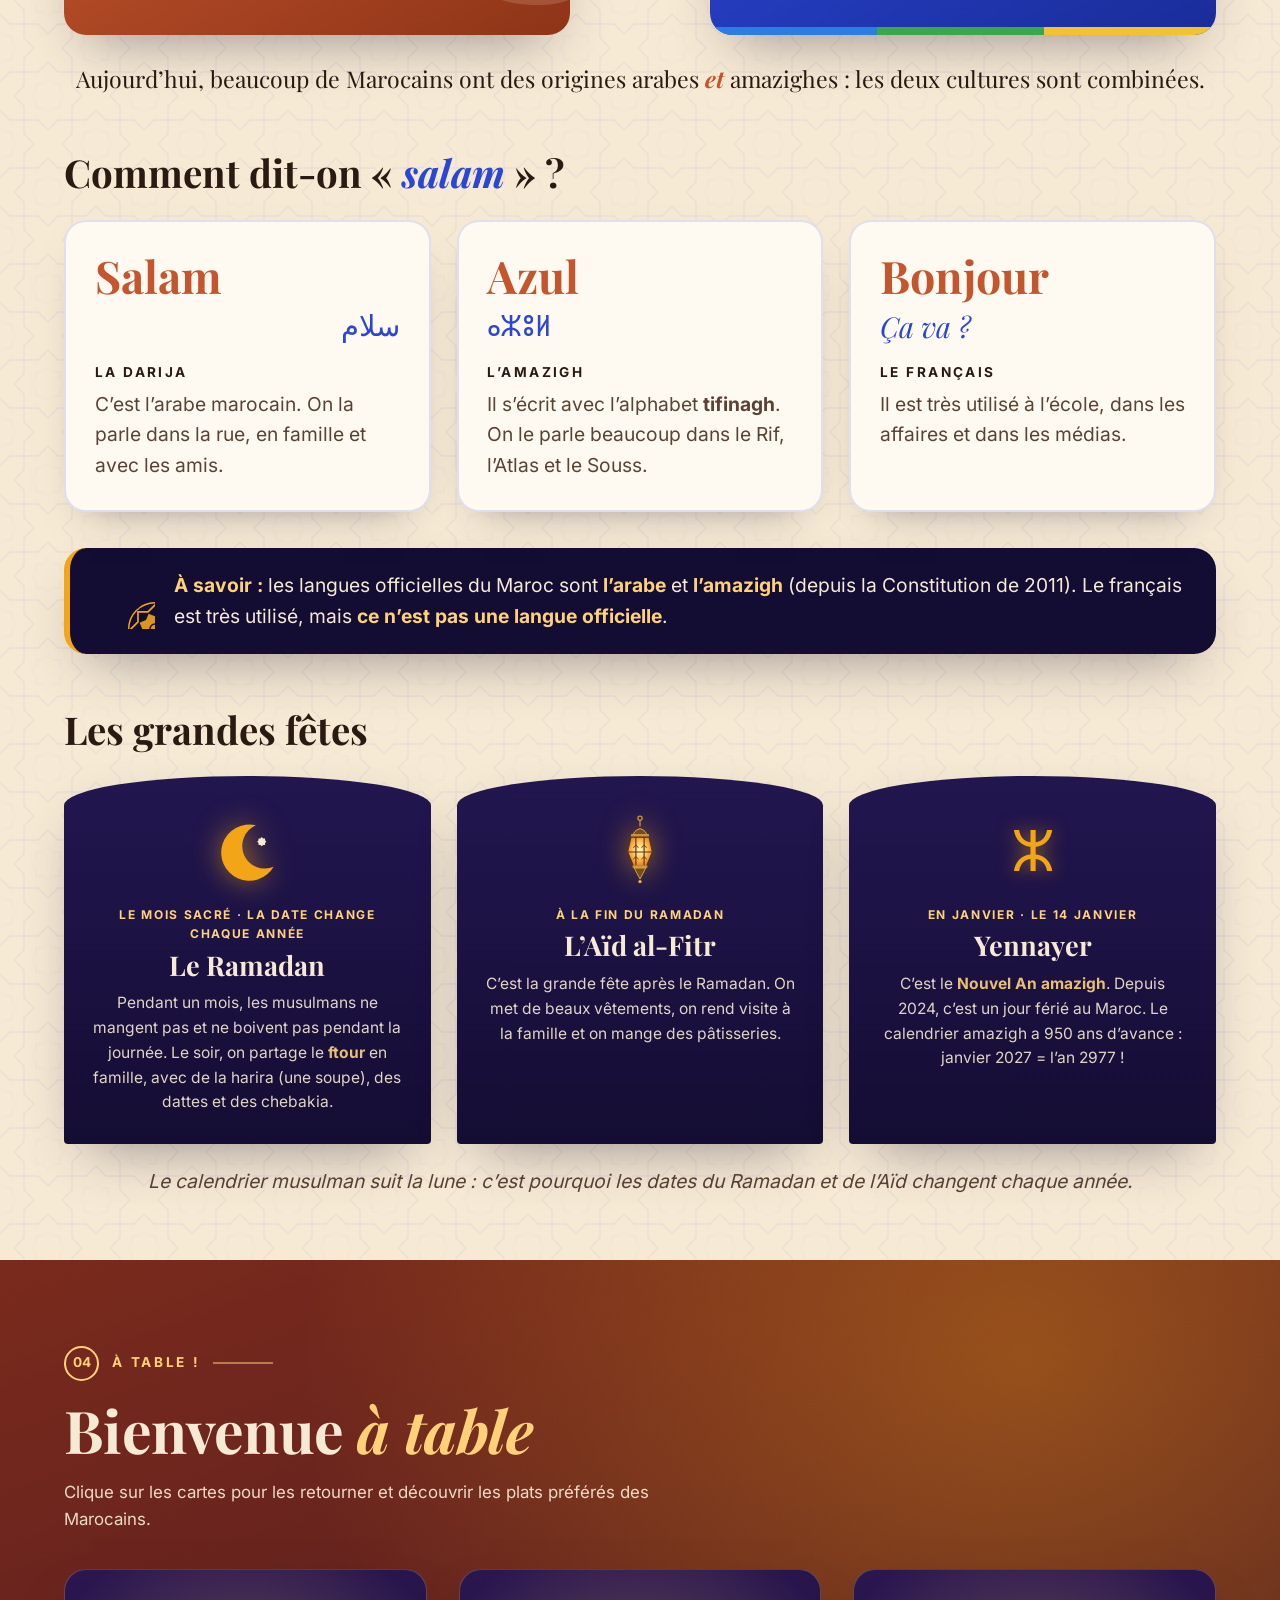
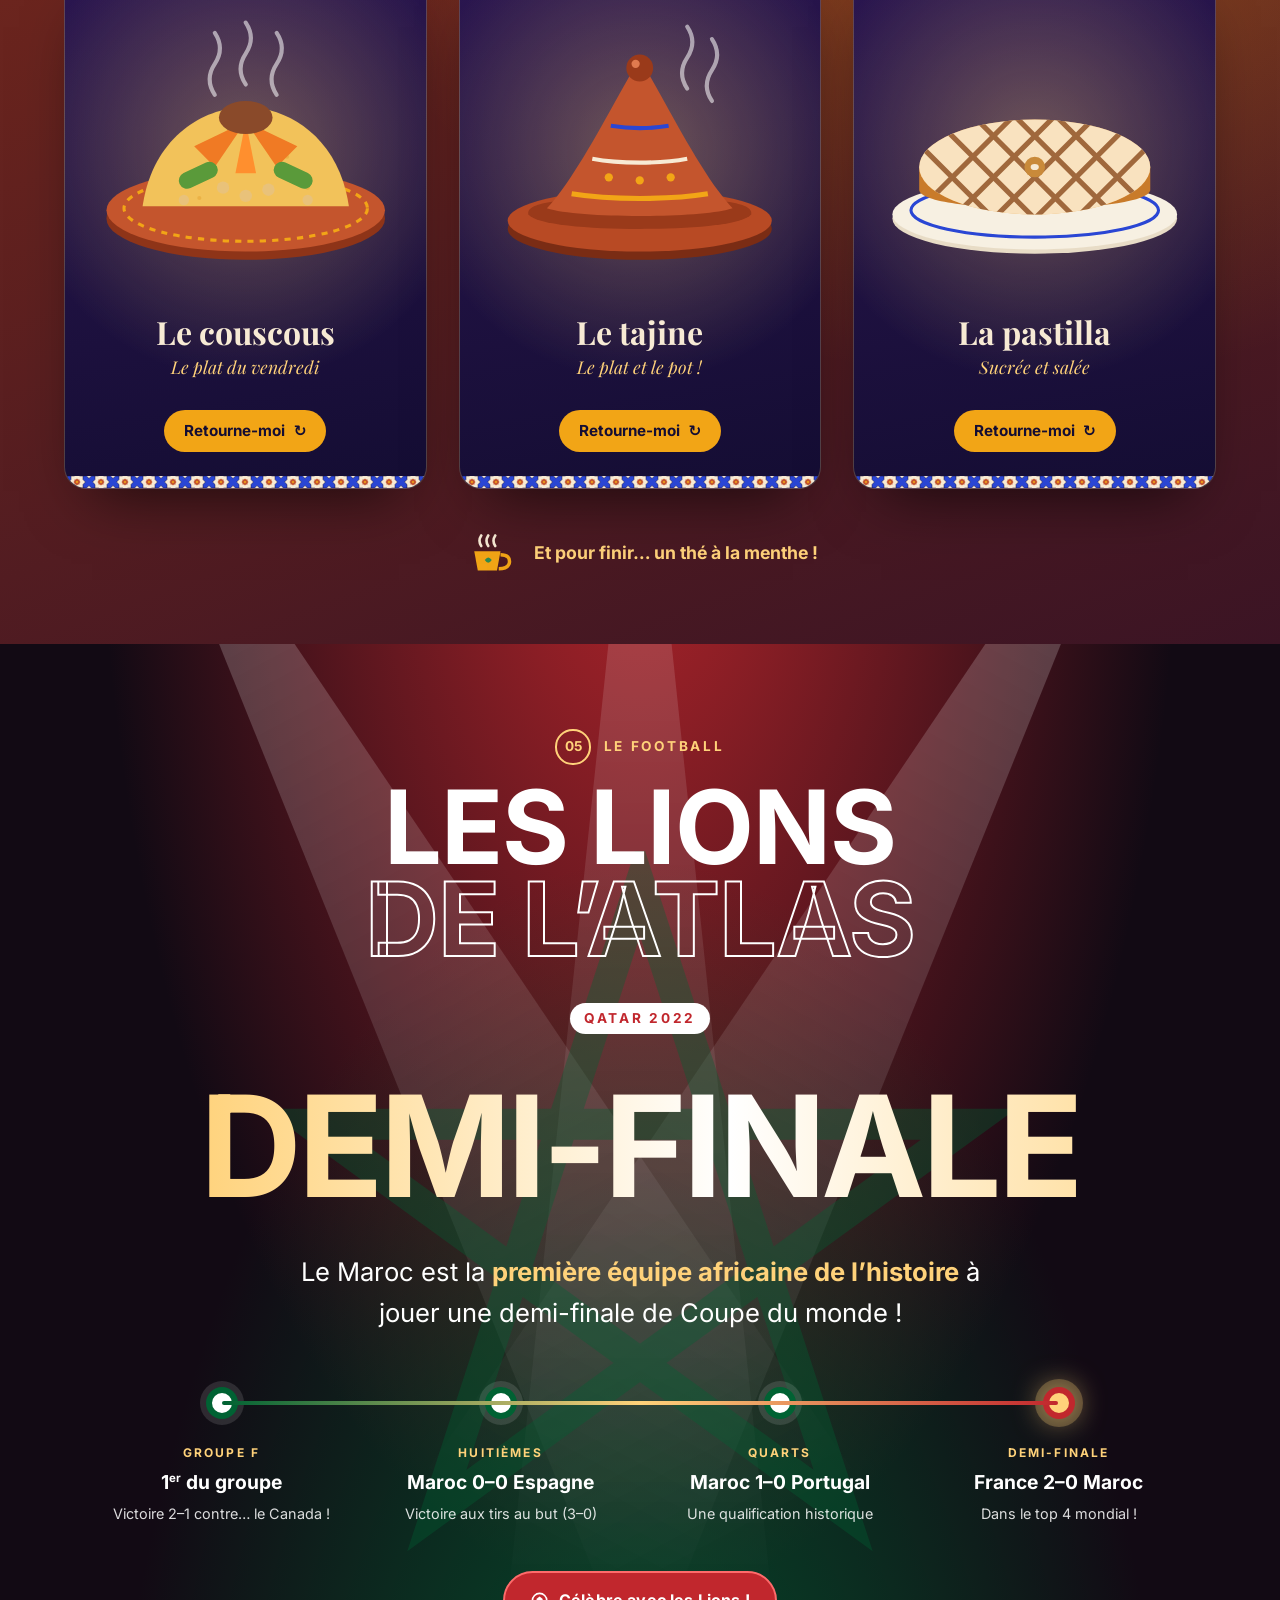
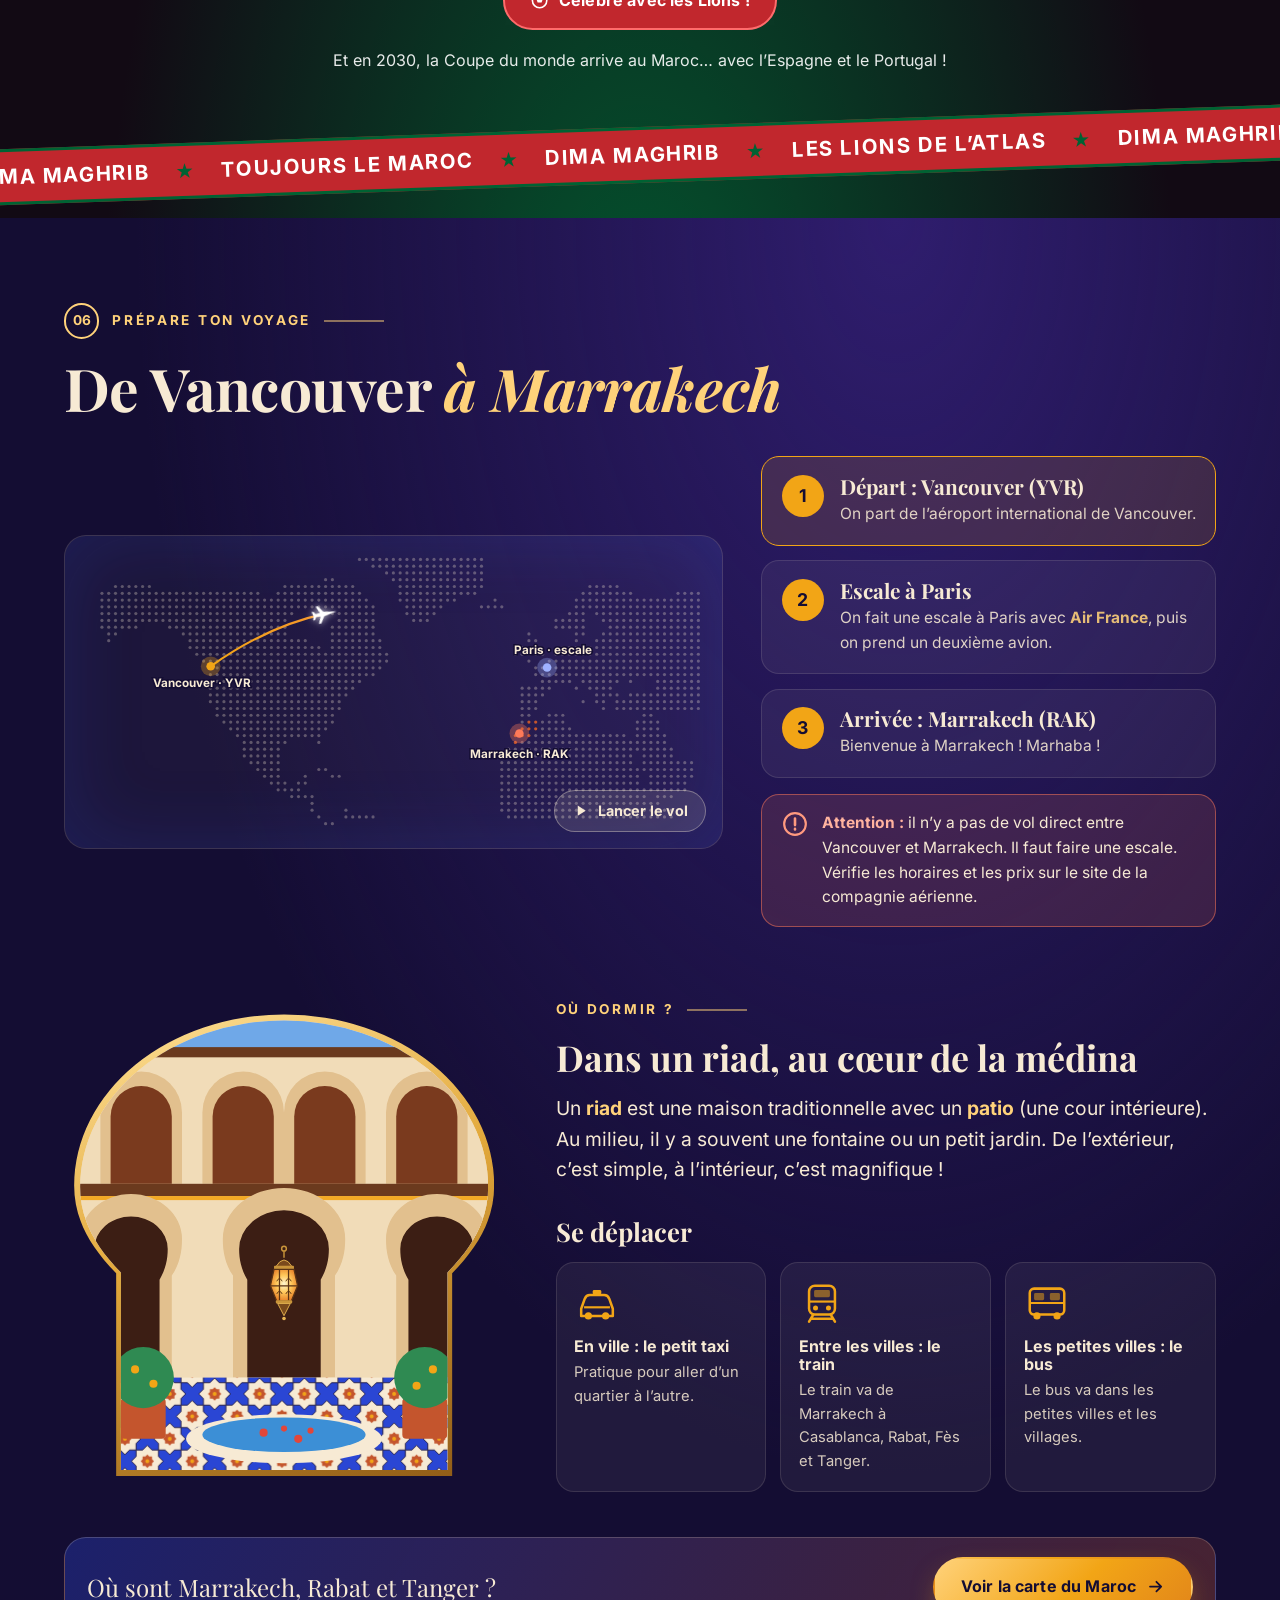
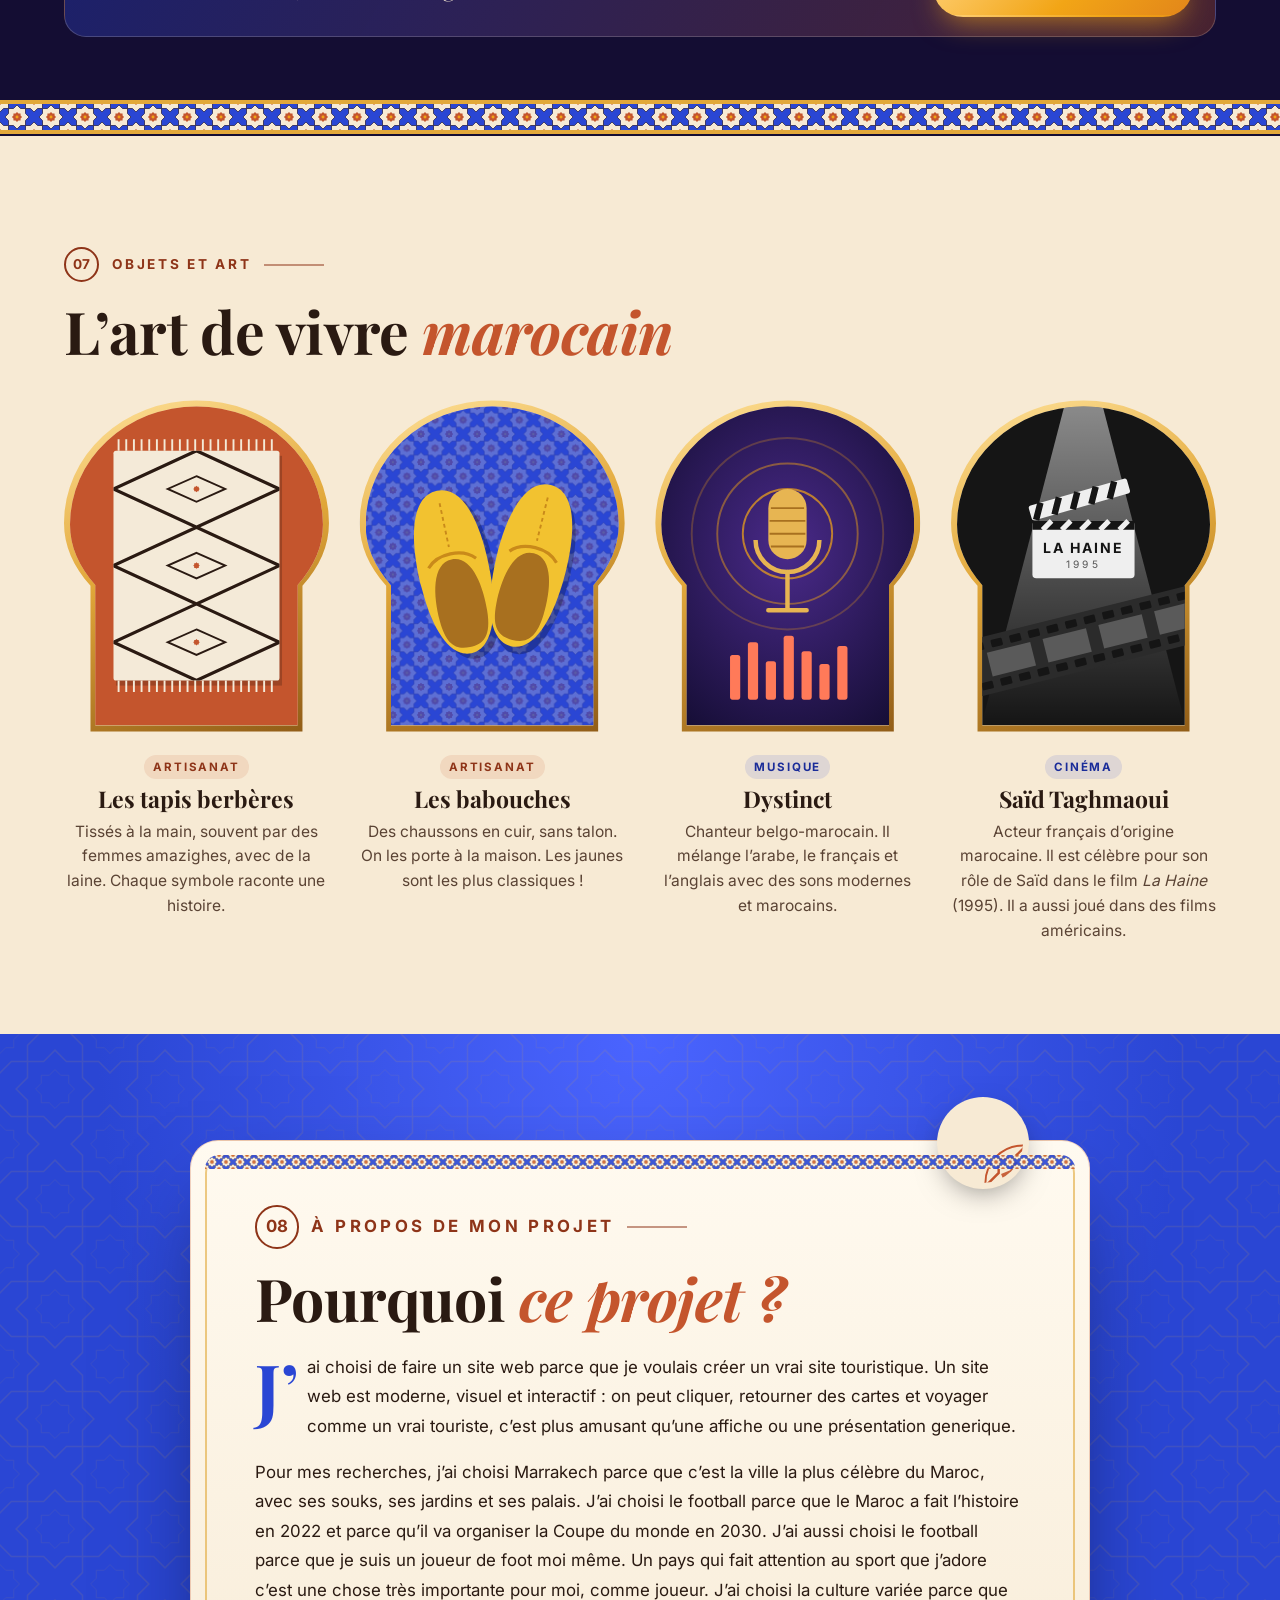
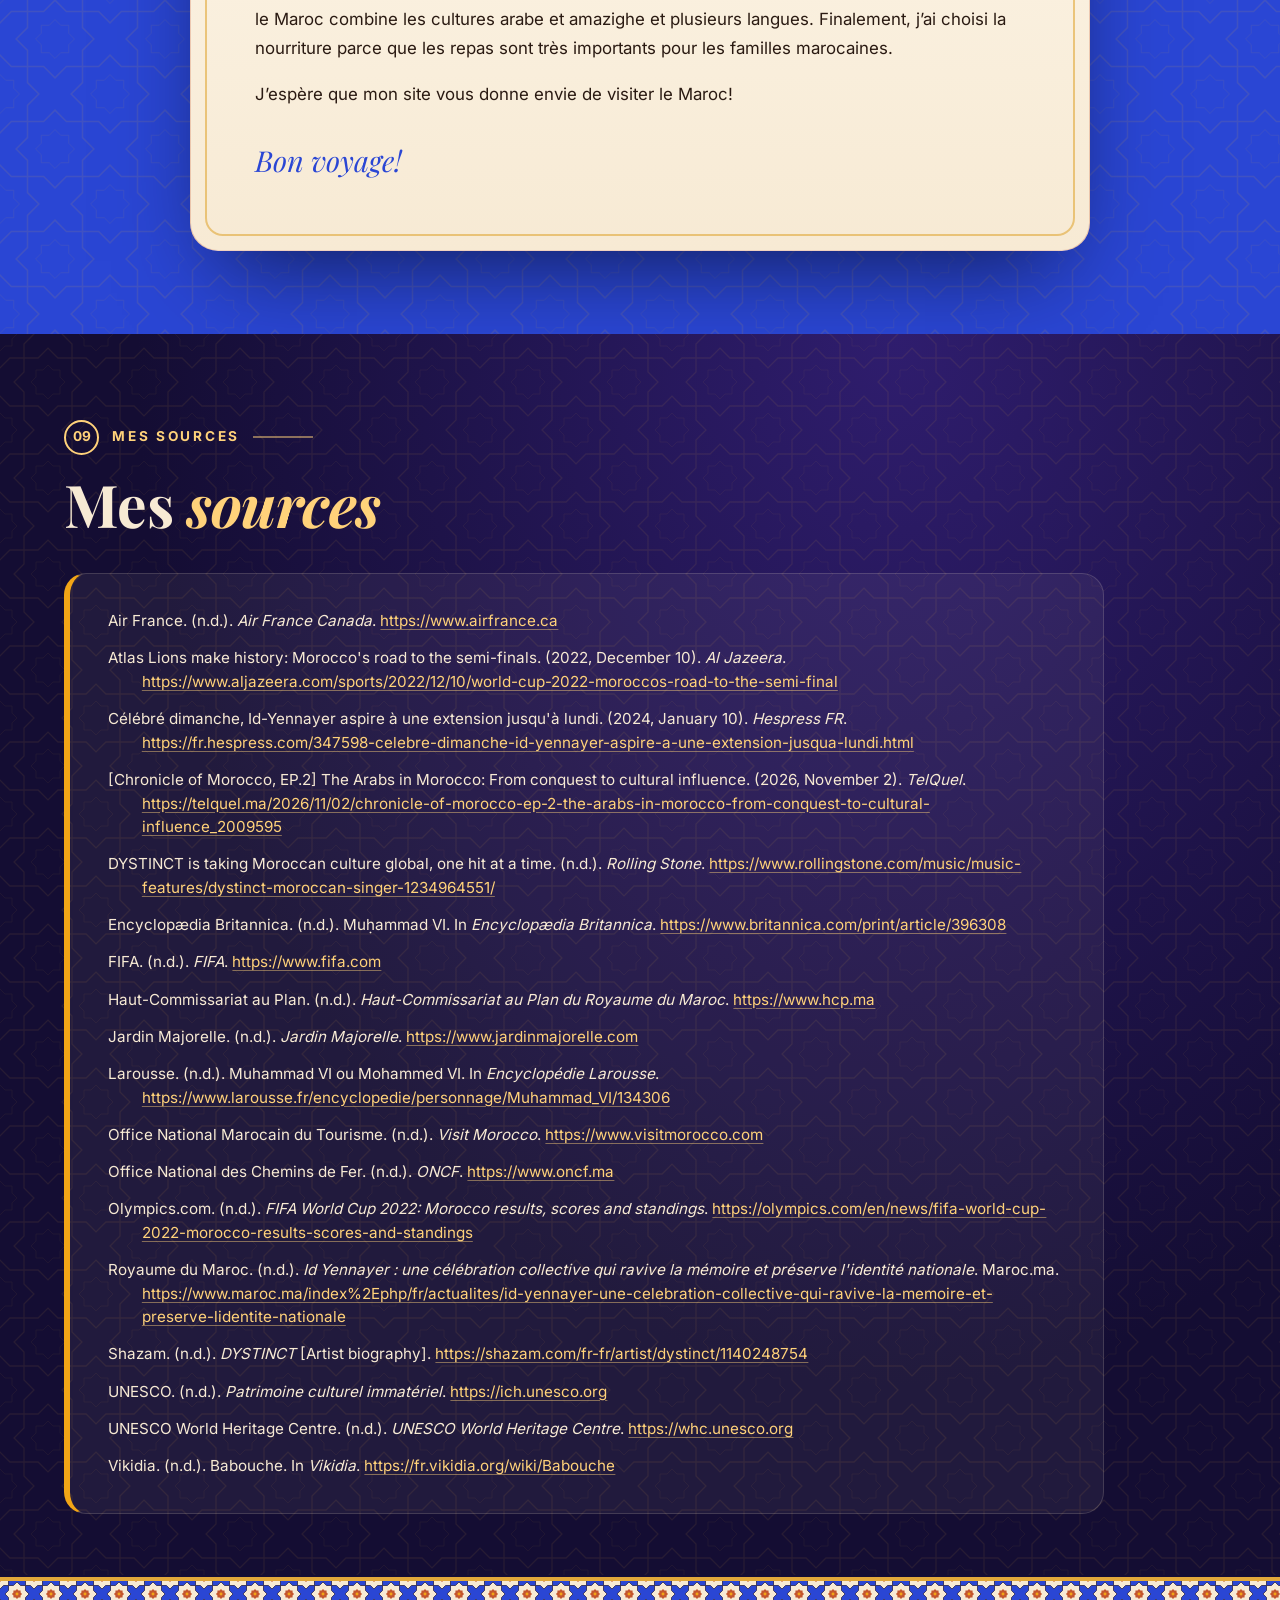
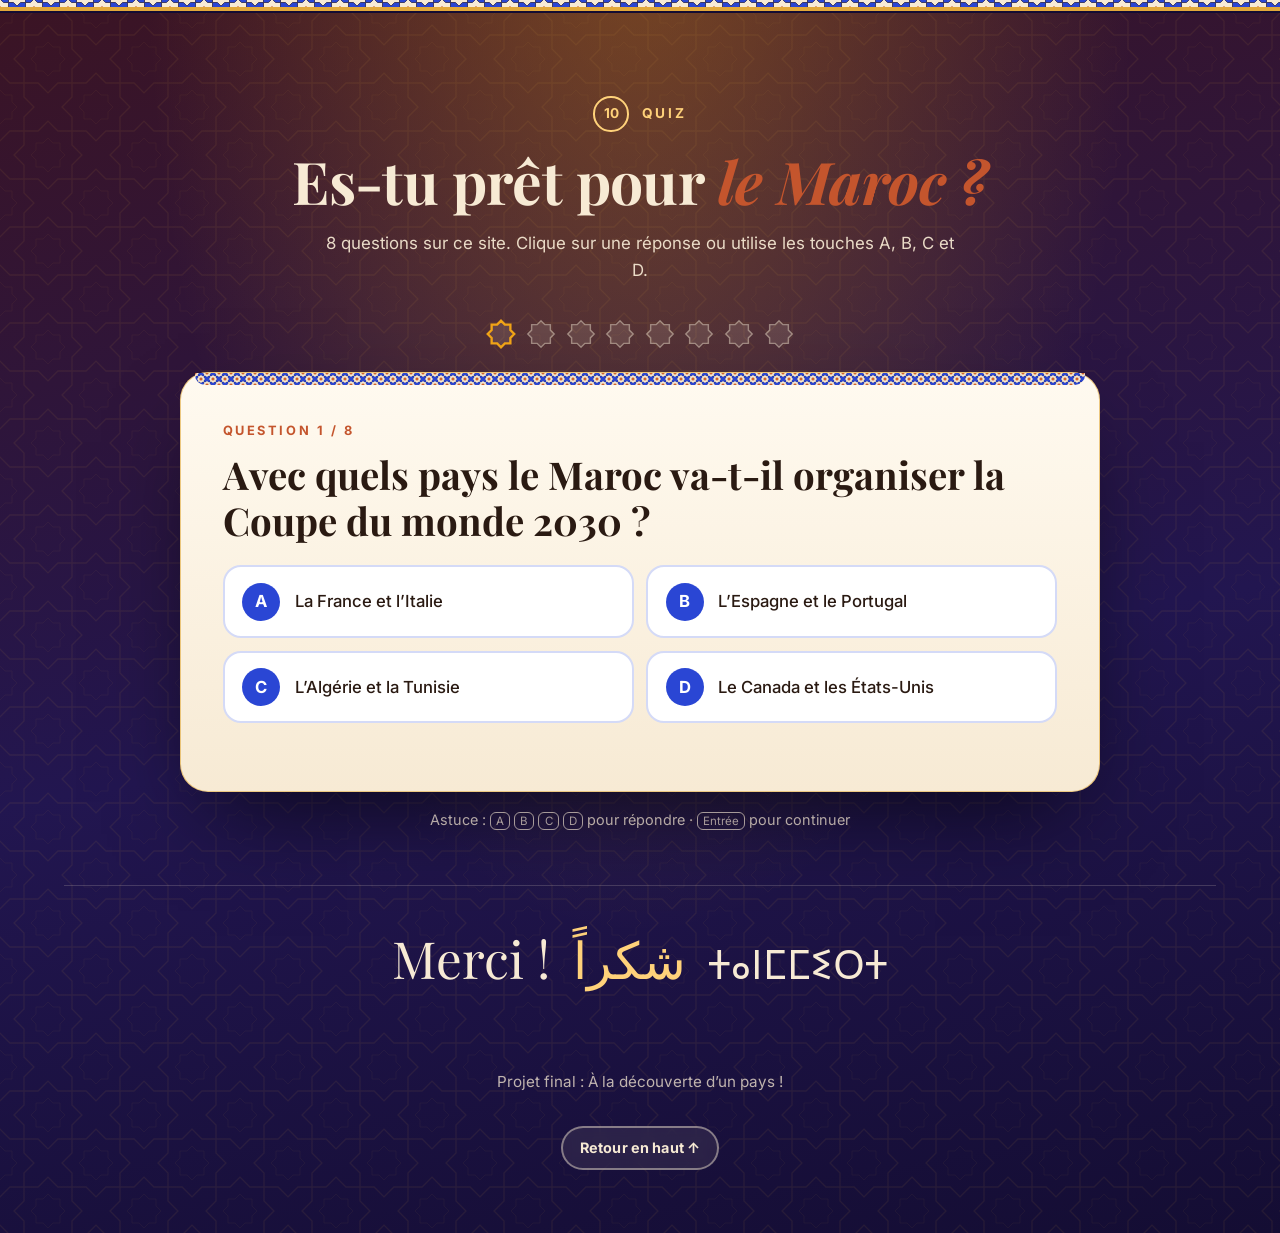
==== commit 8c1bf891: "Add files via upload" ====
--- a/index.html
+++ b/index.html
@@ -413,7 +413,7 @@
         </div>
         <div class="place__panel" inert>
           <h3>La place Jemaa el-Fna</h3>
-          <p>Le jour, il y a des vendeurs de jus d’orange, des musiciens et des conteurs. Le soir, la place devient un immense restaurant en plein air&nbsp;!</p>
+          <p>Le jour, il y a des vendeurs de jus d’orange, des musiciens et des conteurs. Le soir, la place devient un restaurant.</p>
           <p>Elle est inscrite au <strong>patrimoine culturel immatériel de l’UNESCO</strong>.</p>
           <ul class="chips"><li>Conteurs</li><li>Musique</li><li>Cuisine de rue</li></ul>
           <button type="button" class="place__close">Fermer <span aria-hidden="true">×</span></button>
@@ -653,9 +653,9 @@
           </div>
           <div class="flip__face flip__face--back" inert>
             <h3>Le couscous</h3>
-            <p>C’est le plat de la famille. <strong>Le vendredi</strong>, la famille se réunit pour manger le couscous ensemble, souvent après la prière.</p>
+            <p>C’est le plat de la famille. <strong>Le vendredi</strong>, la famille mange le couscous ensemble.</p>
             <ul class="chips chips--dark"><li>Semoule</li><li>Sept légumes</li><li>Viande</li></ul>
-            <p class="flip__fact">Depuis 2020, le couscous fait partie du patrimoine immatériel de l’UNESCO.</p>
+            <p class="flip__fact">Depuis 2020, le couscous fait partie du «&nbsp;patrimoine immatériel de l’UNESCO&nbsp;».</p>
             <button type="button" class="flip__btn" aria-label="Revenir à l’image du couscous">Retour <span aria-hidden="true">↺</span></button>
           </div>
         </div>
@@ -722,9 +722,9 @@
           </div>
           <div class="flip__face flip__face--back" inert>
             <h3>La pastilla</h3>
-            <p>Une tourte croustillante, <strong>sucrée et salée</strong> en même temps&nbsp;! On la sert pour les fêtes et les mariages.</p>
+            <p>Une tourte croustillante, <strong>sucrée et salée</strong> en même temps&nbsp;! C’est pour les fêtes et les mariages.</p>
             <ul class="chips chips--dark"><li>Pâte fine</li><li>Poulet</li><li>Amandes</li><li>Cannelle</li></ul>
-            <p class="flip__fact">Sur le dessus&nbsp;: du sucre glace et de la cannelle en motif.</p>
+            <p class="flip__fact">Sur le dessus&nbsp;: du sucre glace et de la cannelle en motif</p>
             <button type="button" class="flip__btn" aria-label="Revenir à l’image de la pastilla">Retour <span aria-hidden="true">↺</span></button>
           </div>
         </div>
@@ -784,7 +784,7 @@
         <svg viewBox="0 0 24 24" aria-hidden="true"><circle cx="12" cy="12" r="9" fill="none" stroke="currentColor" stroke-width="2"/><path d="M12 7l4 3-1.5 4.5h-5L8 10z" fill="currentColor"/></svg>
         Célèbre avec les Lions&nbsp;!
       </button>
-      <p class="foot__link">Et en 2030, la Coupe du monde arrive au Maroc… avec l’Espagne et le Portugal, deux adversaires battus en 2022&nbsp;!</p>
+      <p class="foot__link">Et en 2030, la Coupe du monde arrive au Maroc… avec l’Espagne et le Portugal&nbsp;!</p>
     </div>
   </div>
   <div class="marquee" aria-hidden="true">
@@ -875,7 +875,7 @@
       <div class="stay__text" data-reveal>
         <p class="kicker kicker--light">Où dormir&nbsp;?</p>
         <h3>Dans un riad, au cœur de la médina</h3>
-        <p>Un <strong>riad</strong> est une maison traditionnelle avec un <strong>patio</strong> (une cour intérieure). Au milieu, il y a souvent une fontaine ou un petit jardin. De l’extérieur, c’est simple&nbsp;; à l’intérieur, c’est magnifique&nbsp;!</p>
+        <p>Un <strong>riad</strong> est une maison traditionnelle avec un <strong>patio</strong> (une cour intérieure). Au milieu, il y a souvent une fontaine ou un petit jardin. De l’extérieur, c’est simple, à l’intérieur, c’est magnifique&nbsp;!</p>
 
         <h3 class="move__title">Se déplacer</h3>
         <ul class="move">
@@ -889,7 +889,7 @@
           </li>
           <li class="move__item">
             <svg viewBox="0 0 64 64" aria-hidden="true"><rect x="8" y="12" width="48" height="36" rx="6" fill="none" stroke="currentColor" stroke-width="3.5"/><path d="M8 32 h48" stroke="currentColor" stroke-width="3"/><rect x="14" y="18" width="14" height="10" rx="2" fill="currentColor" opacity=".5"/><rect x="36" y="18" width="14" height="10" rx="2" fill="currentColor" opacity=".5"/><circle cx="18" cy="50" r="5" fill="currentColor"/><circle cx="46" cy="50" r="5" fill="currentColor"/></svg>
-            <div><h4>Les petites villes&nbsp;: le bus</h4><p>Le bus va dans les petites villes et les villages, là où le train ne va pas.</p></div>
+            <div><h4>Les petites villes&nbsp;: le bus</h4><p>Le bus va dans les petites villes et les villages.</p></div>
           </li>
         </ul>
       </div>
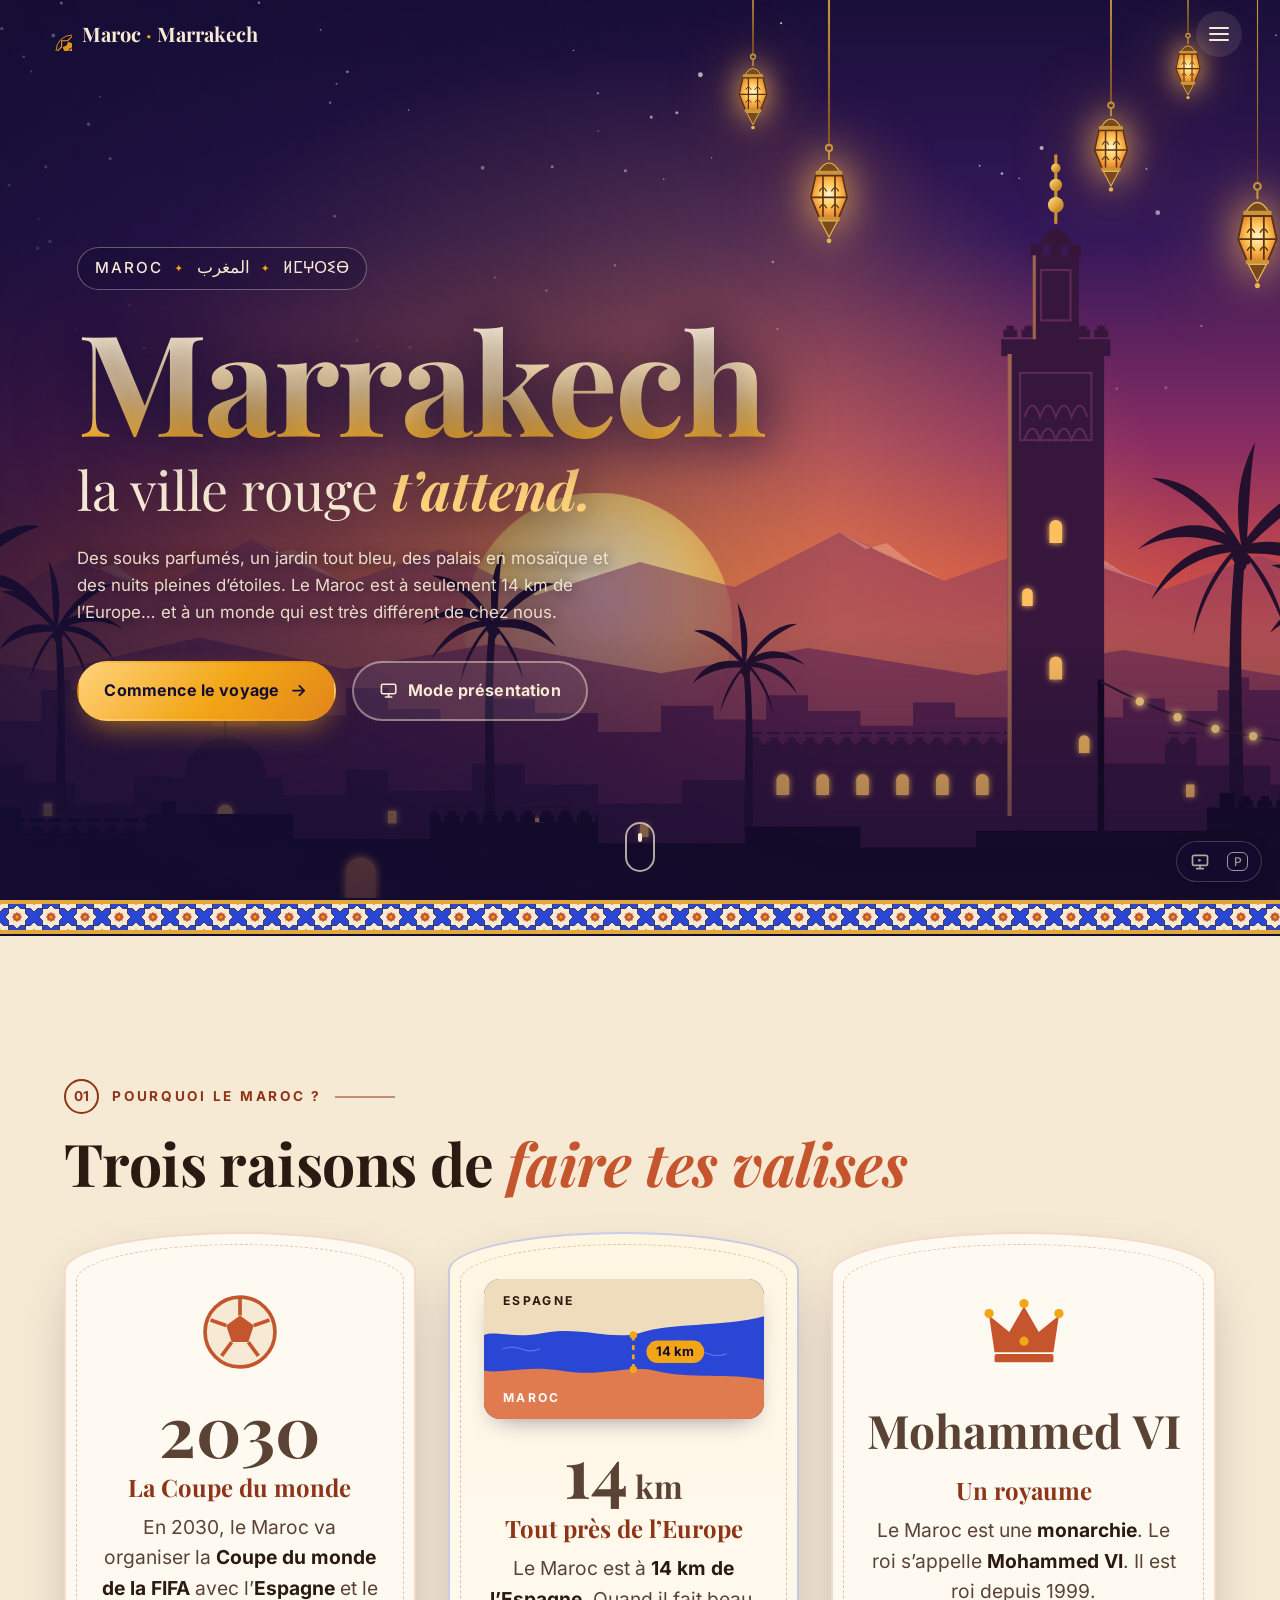
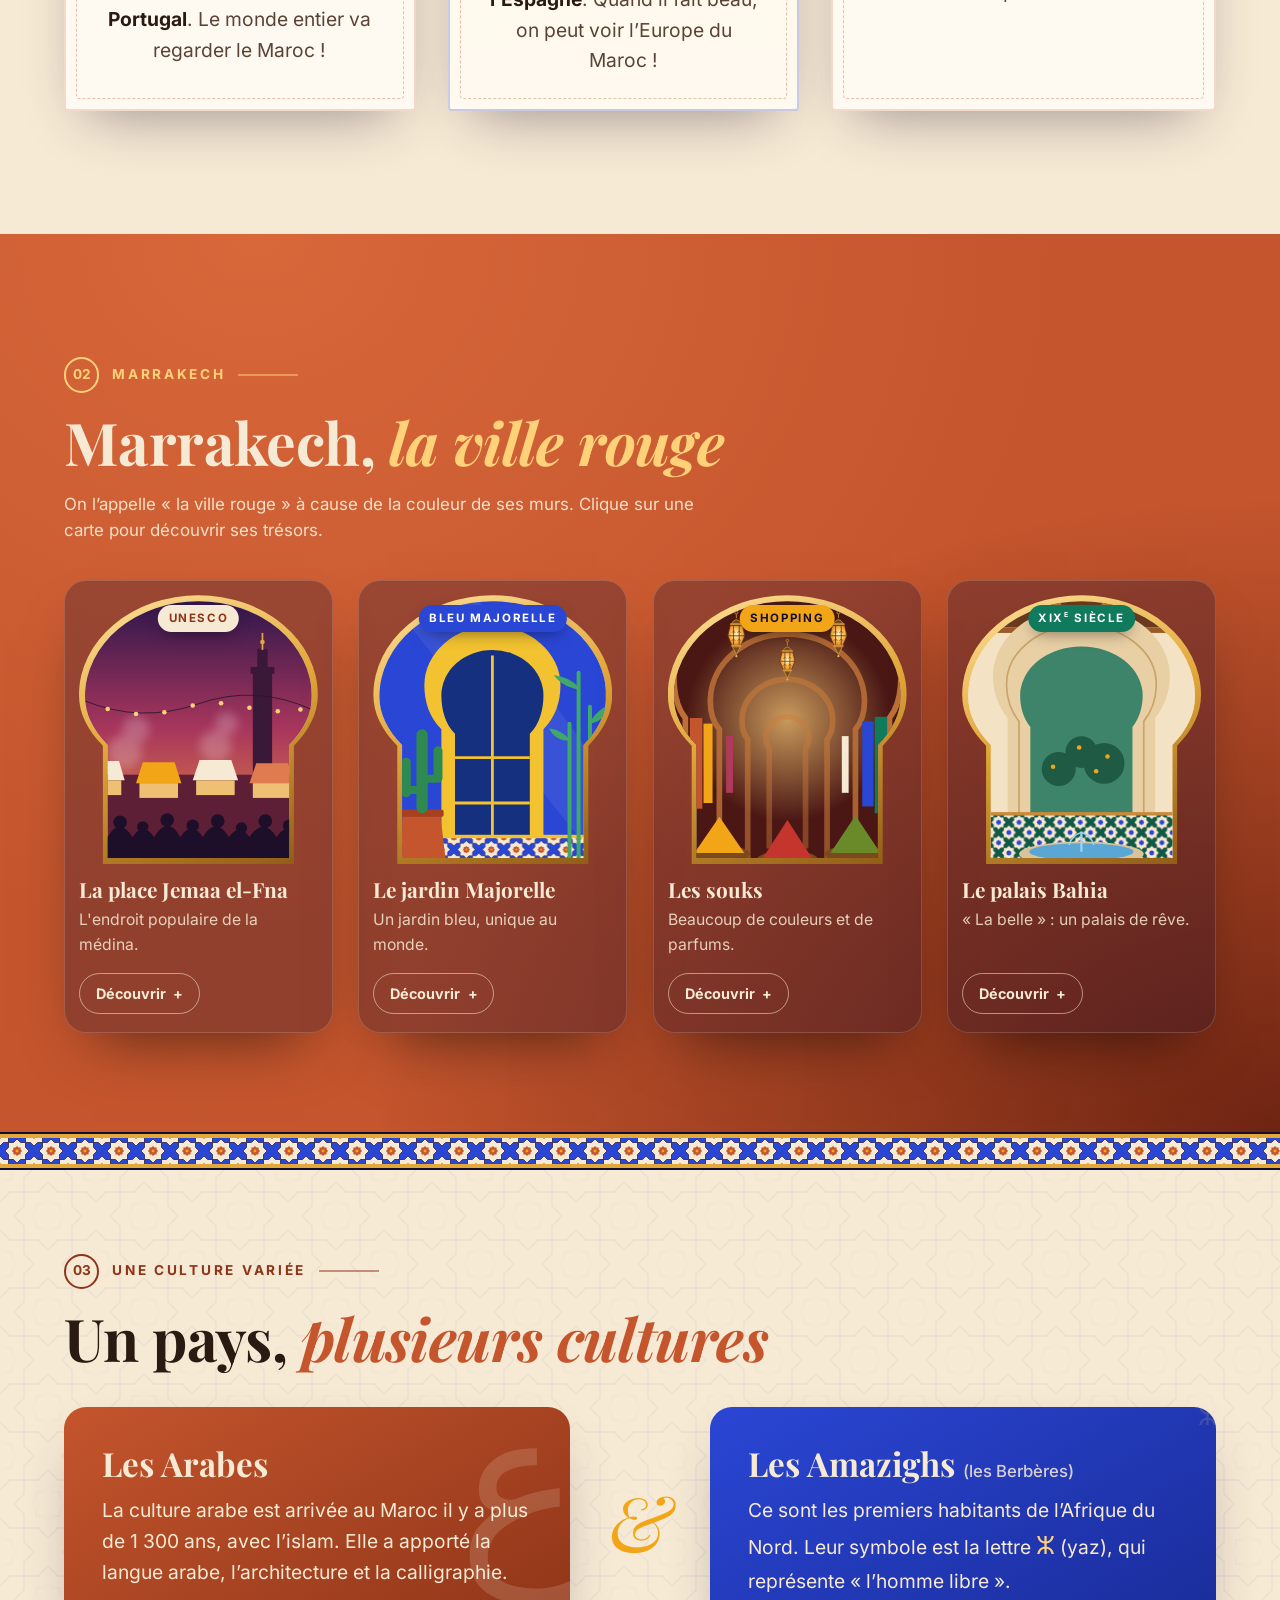
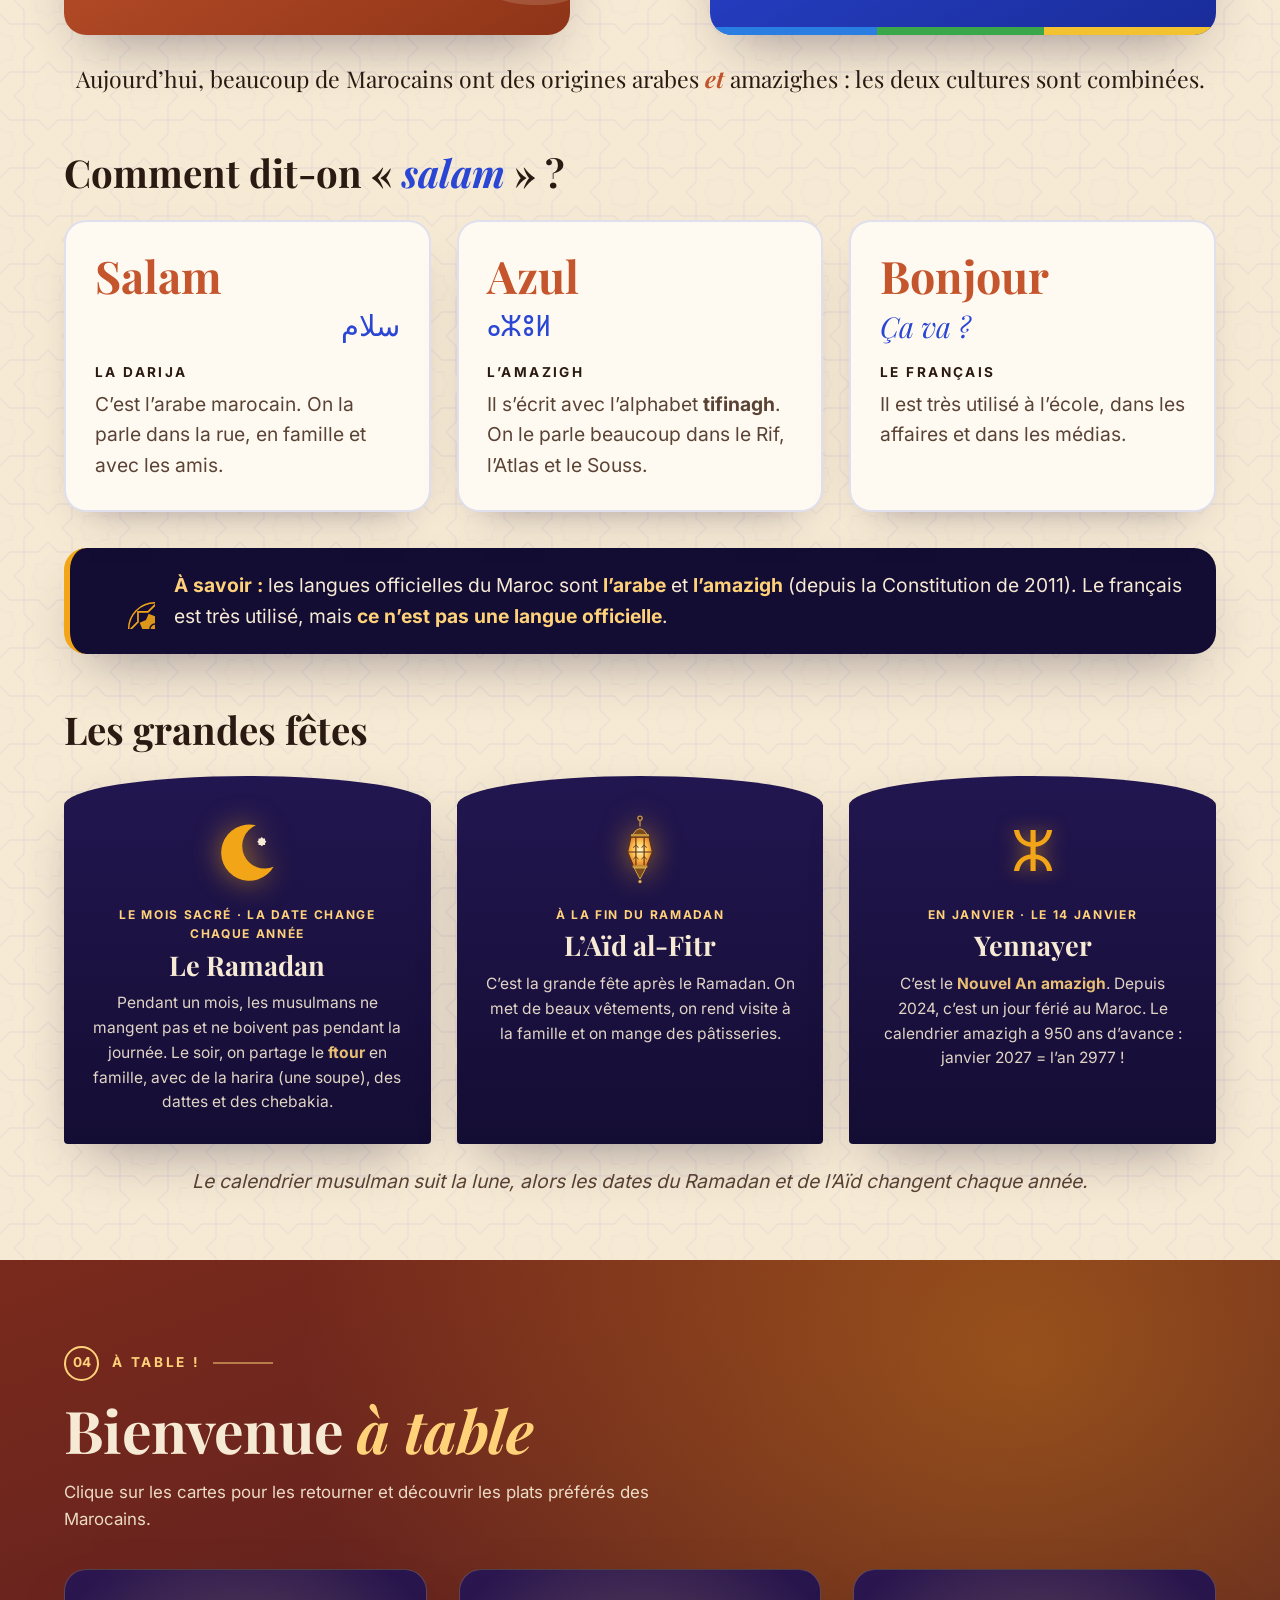
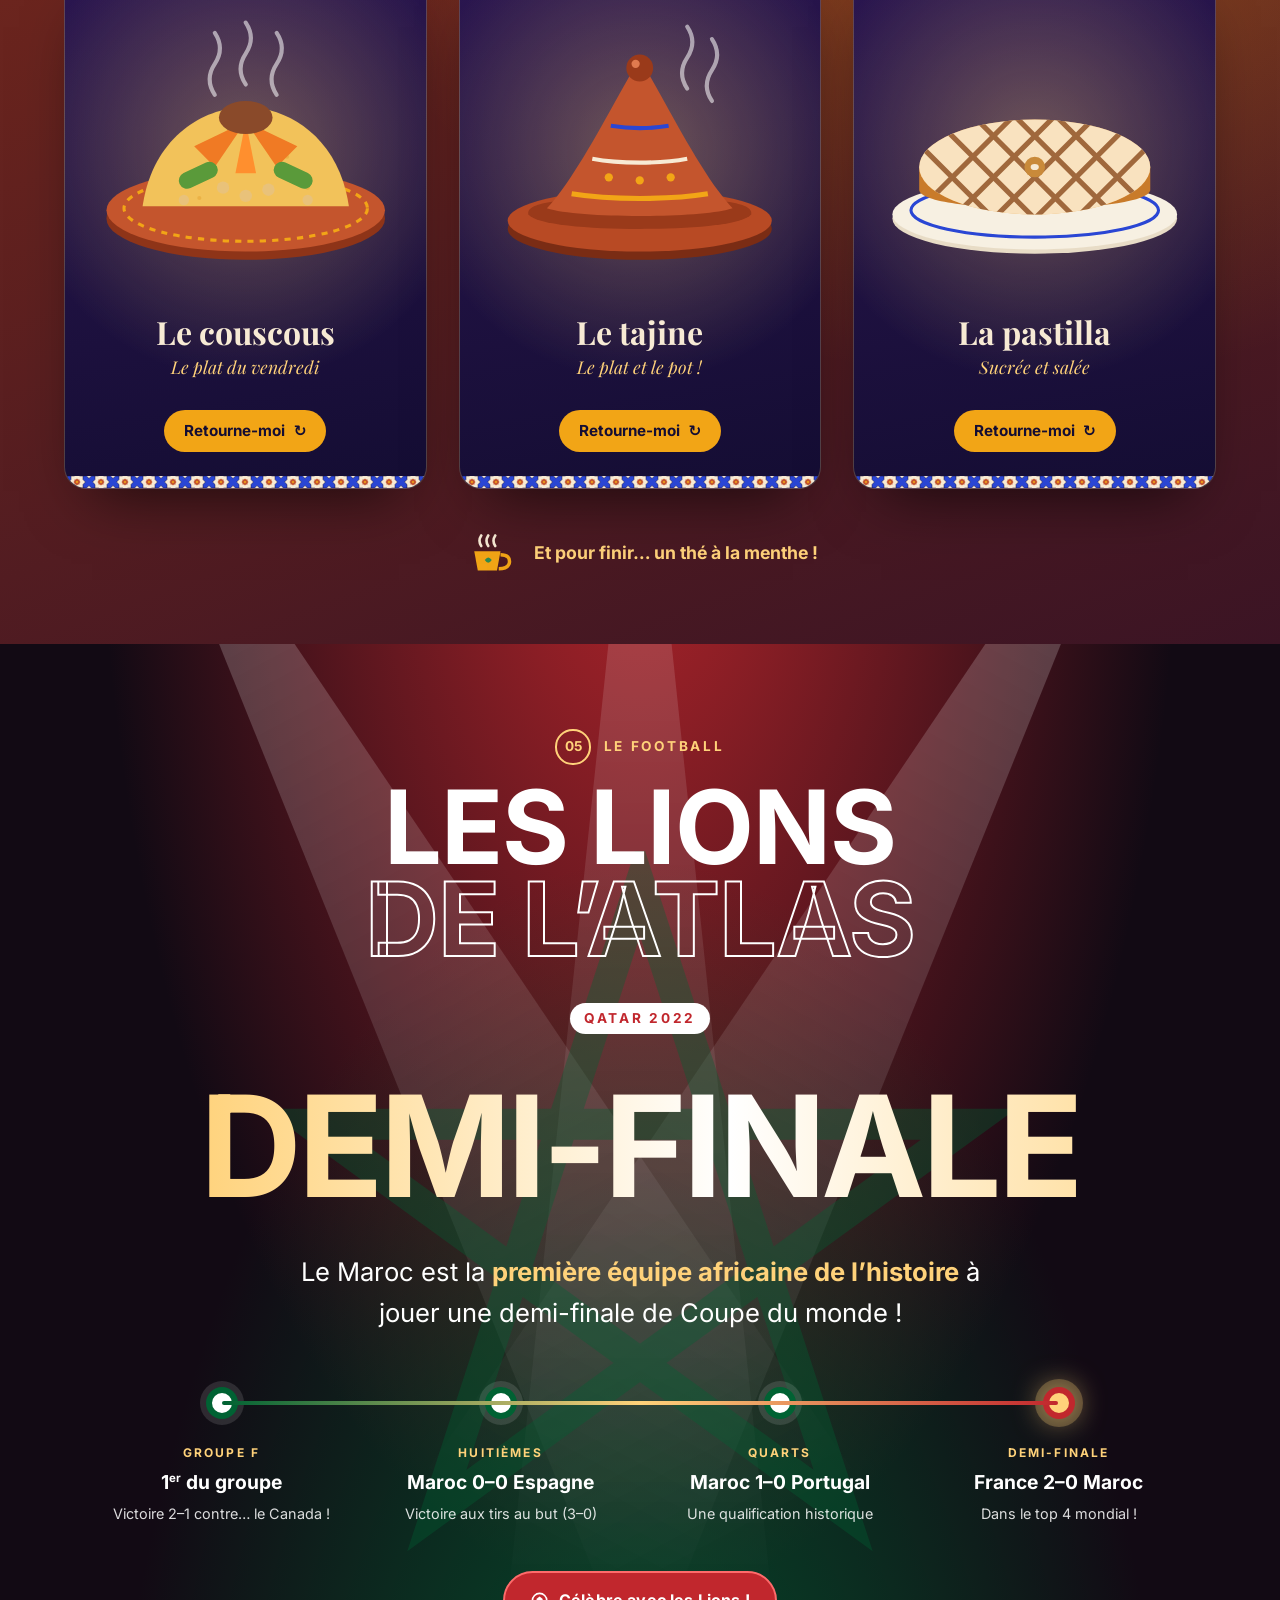
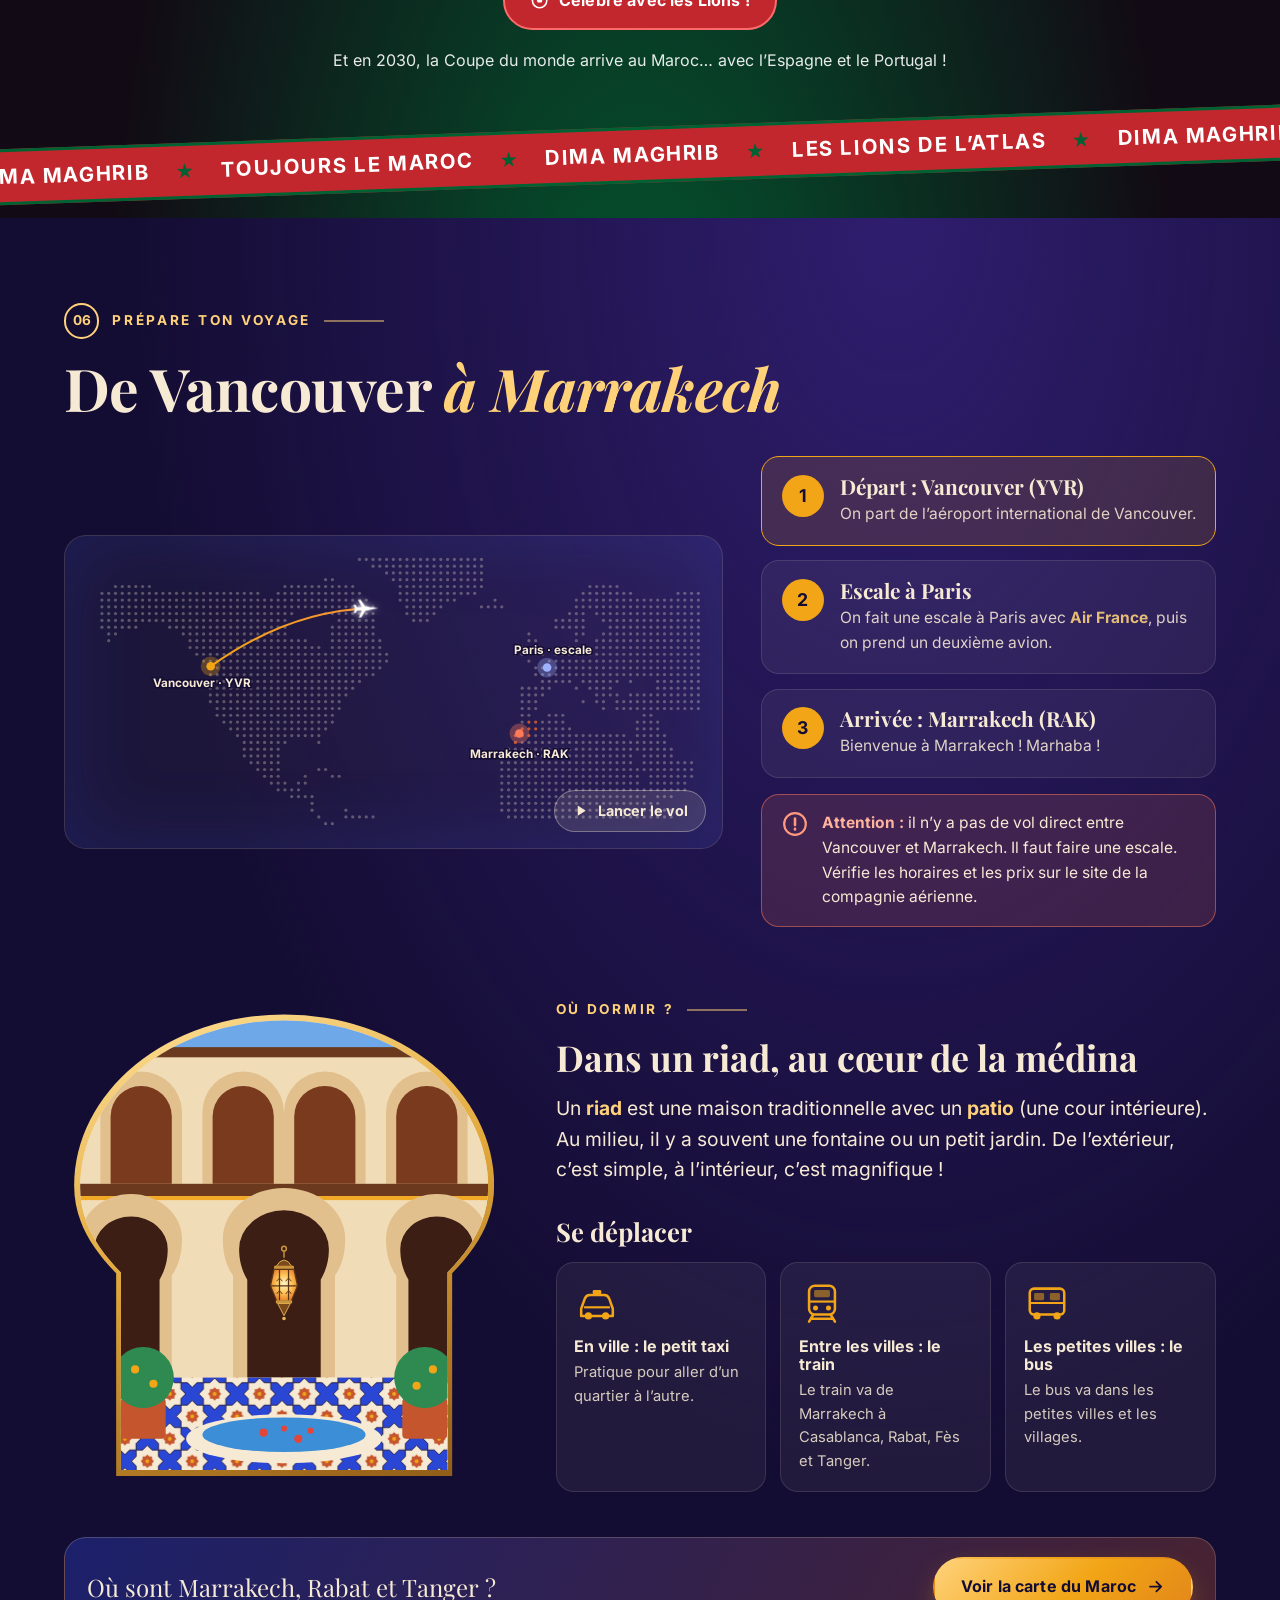
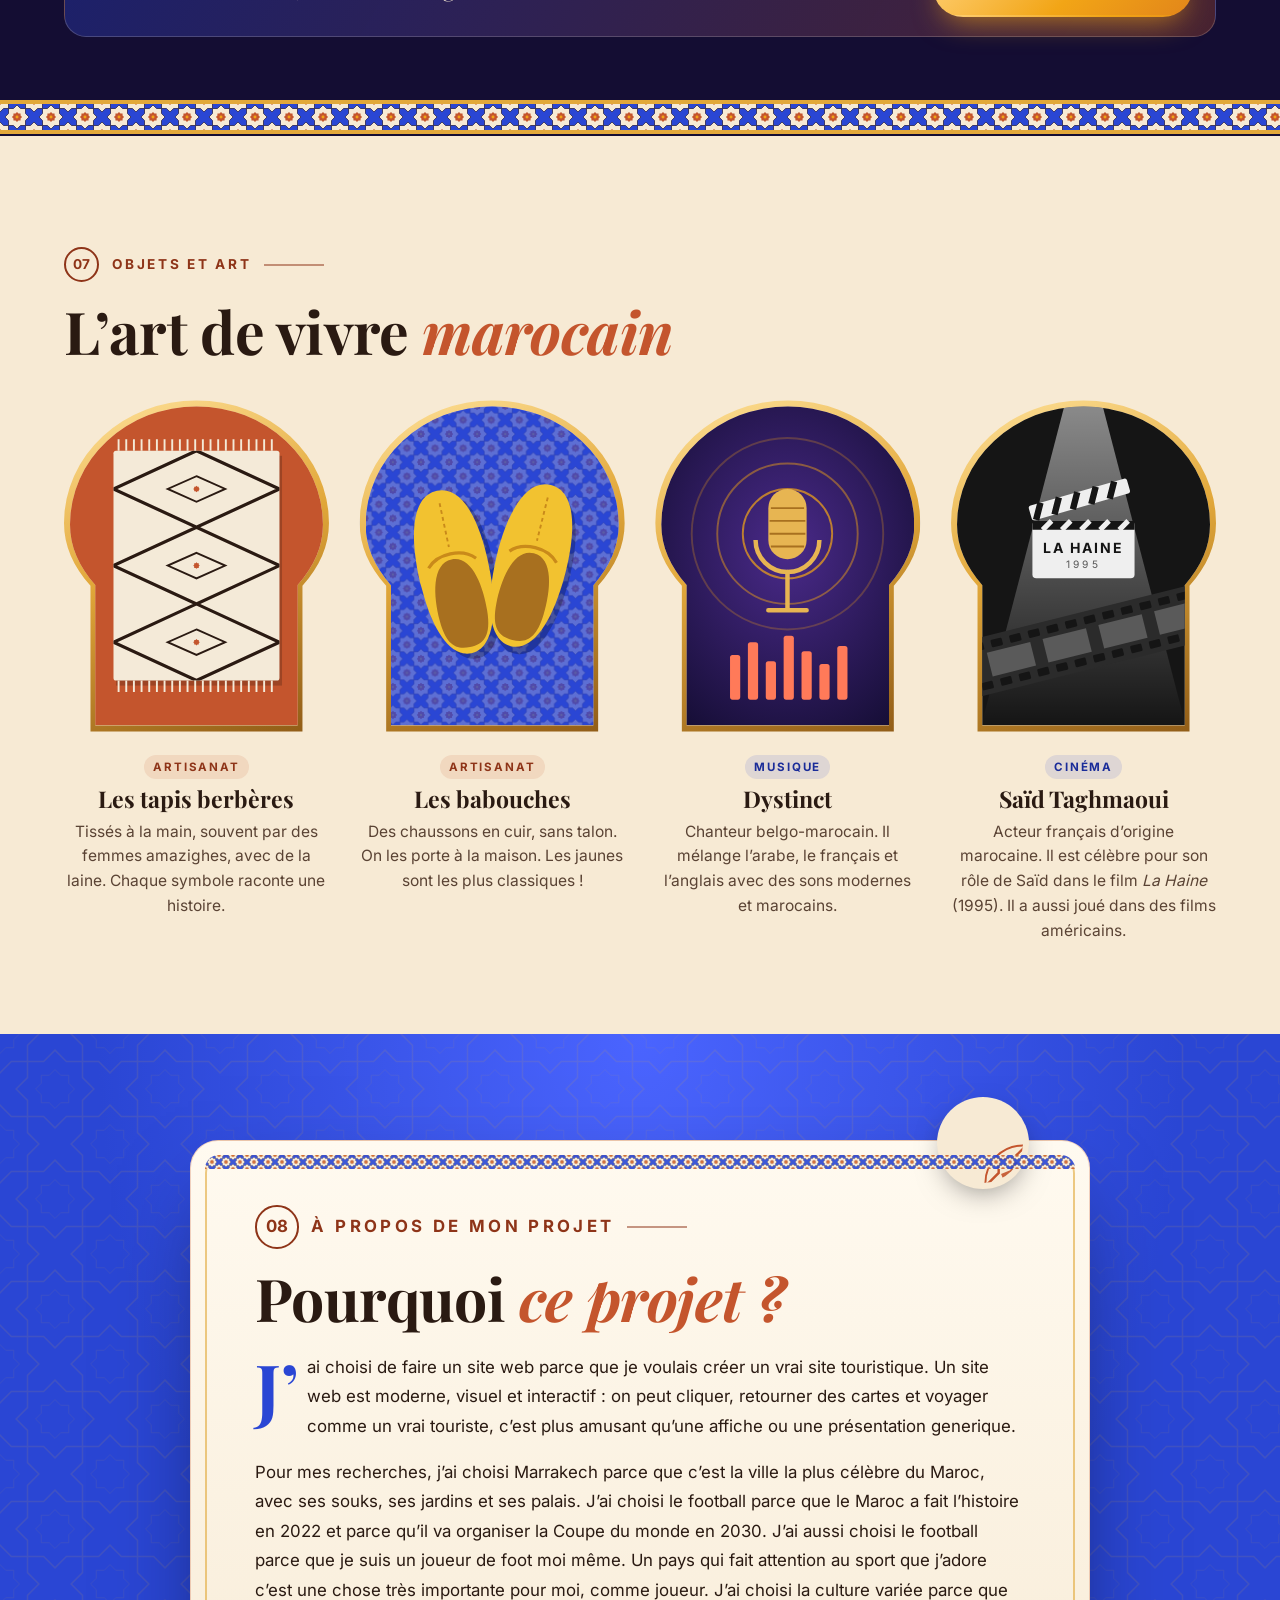
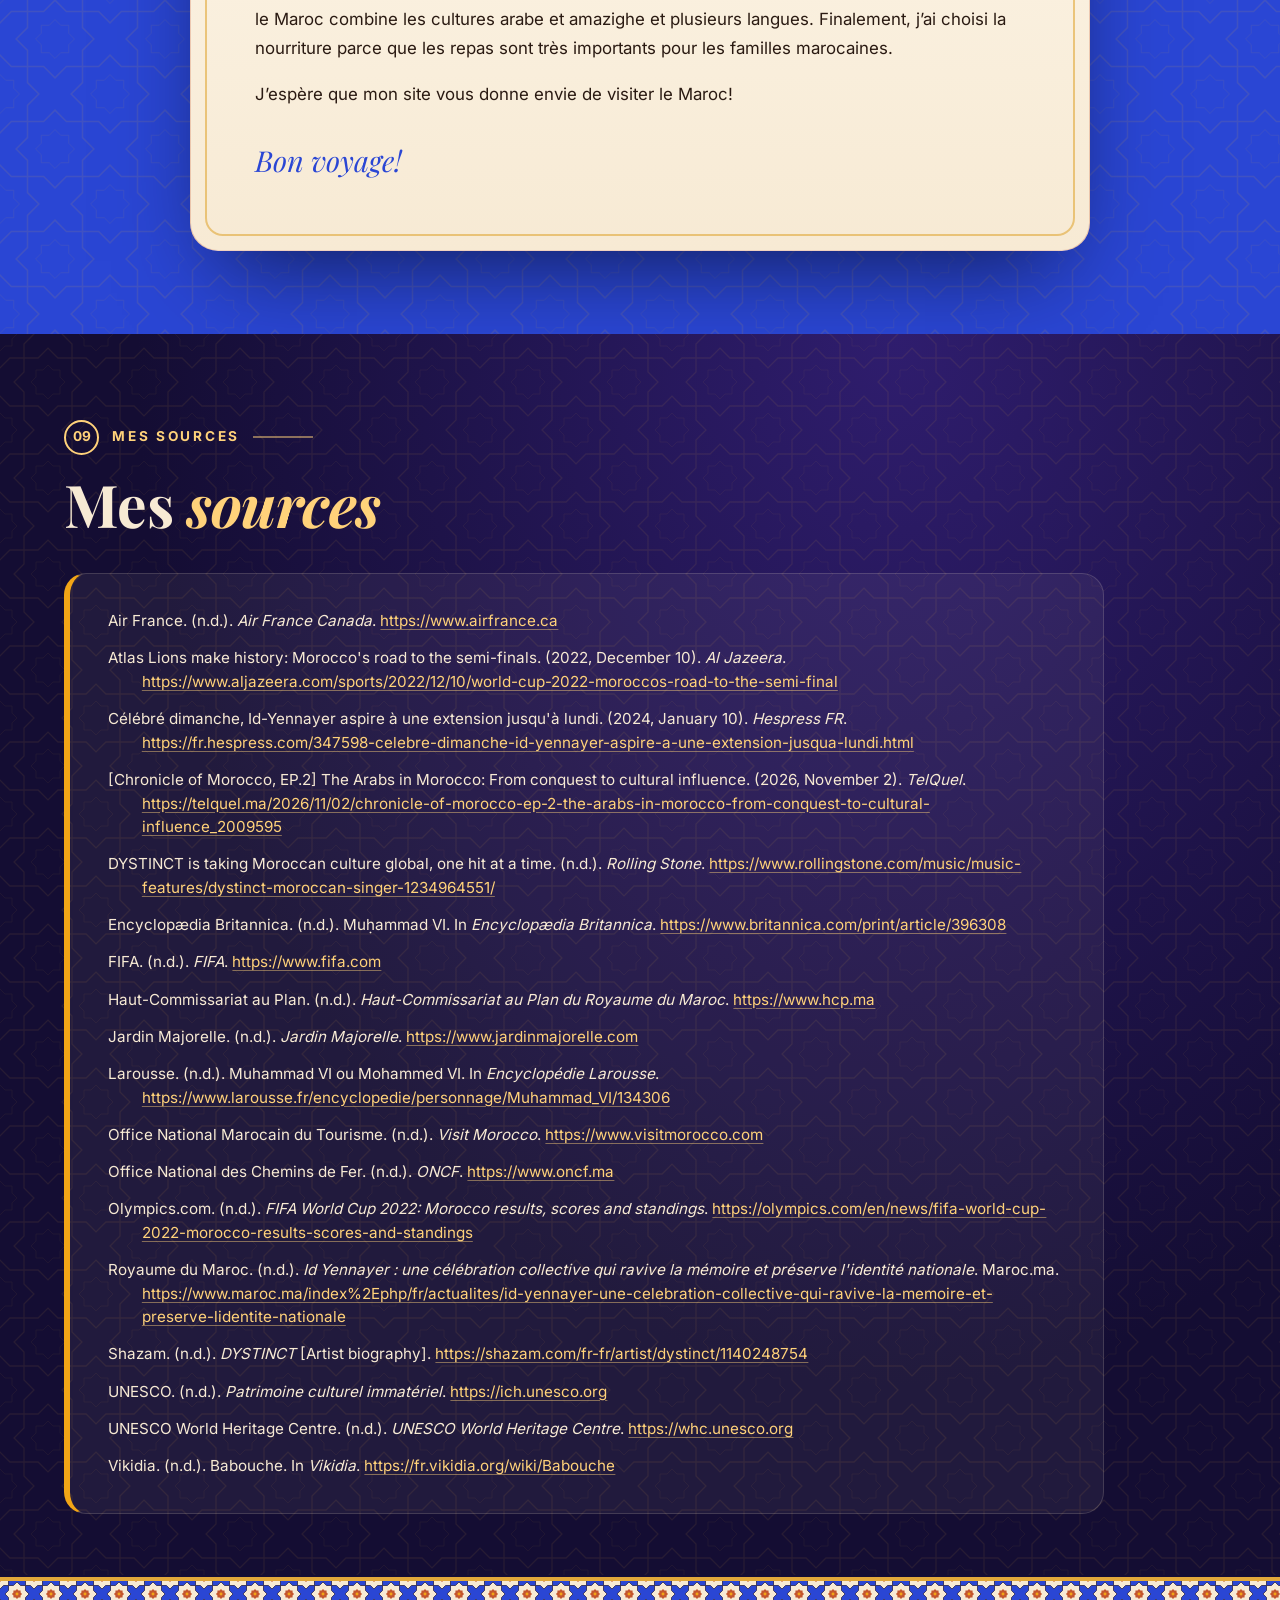
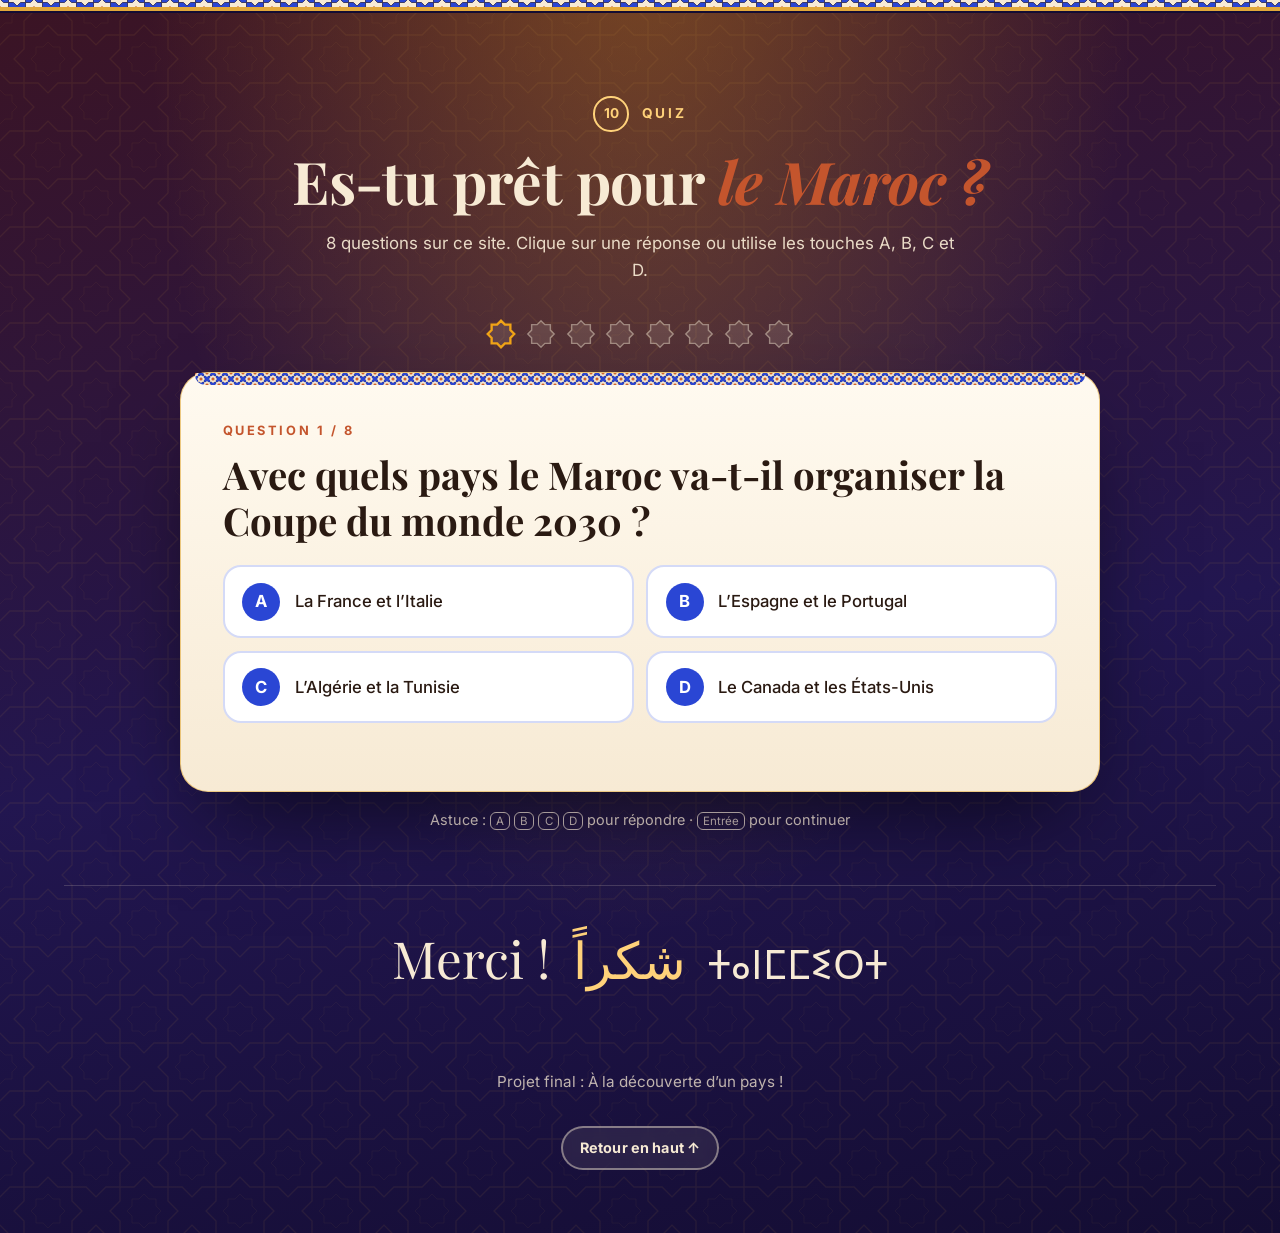
==== commit 442baf21: "Add files via upload" ====
--- a/index.html
+++ b/index.html
@@ -353,7 +353,7 @@
         </div>
         <p class="fact__big"><span data-count="14">14</span><small>&nbsp;km</small></p>
         <h3>Tout près de l’Europe</h3>
-        <p>Le Maroc est à <strong>environ 14&nbsp;km de l’Espagne</strong>, de l’autre côté du détroit de Gibraltar. Par beau temps, on peut voir l’Europe depuis la côte marocaine&nbsp;!</p>
+        <p>Le Maroc est à <strong>14&nbsp;km de l’Espagne</strong>. Quand il fait beau, on peut voir l’Europe du Maroc&nbsp;!</p>
       </article>
 
       <article class="fact" data-reveal style="--i:2">
@@ -610,7 +610,7 @@
         <p>C’est le <strong>Nouvel An amazigh</strong>. Depuis 2024, c’est un jour férié au Maroc. Le calendrier amazigh a 950 ans d’avance&nbsp;: janvier 2027 = l’an 2977&nbsp;!</p>
       </article>
     </div>
-    <p class="fetes__tip" data-reveal>Le calendrier musulman suit la lune&nbsp;: c’est pourquoi les dates du Ramadan et de l’Aïd changent chaque année.</p>
+    <p class="fetes__tip" data-reveal>Le calendrier musulman suit la lune, alors les dates du Ramadan et de l’Aïd changent chaque année.</p>
   </div>
 </section>
 
@@ -686,7 +686,7 @@
           </div>
           <div class="flip__face flip__face--back" inert>
             <h3>Le tajine</h3>
-            <p>Un plat cuit lentement dans un pot en terre avec un couvercle en forme de cône. Le mot <strong>«&nbsp;tajine&nbsp;»</strong> désigne le plat <em>et</em> le pot&nbsp;!</p>
+            <p>Un plat cuit lentement dans un pot en terre avec un couvercle en forme de cône. Le mot <strong>«&nbsp;tajine&nbsp;»</strong>, c’est le plat <em>et</em> le pot&nbsp;!</p>
             <ul class="chips chips--dark"><li>Poulet</li><li>Citron confit</li><li>Olives</li><li>Épices</li></ul>
             <p class="flip__fact">Le couvercle garde la vapeur&nbsp;: la viande devient très tendre.</p>
             <button type="button" class="flip__btn" aria-label="Revenir à l’image du tajine">Retour <span aria-hidden="true">↺</span></button>
